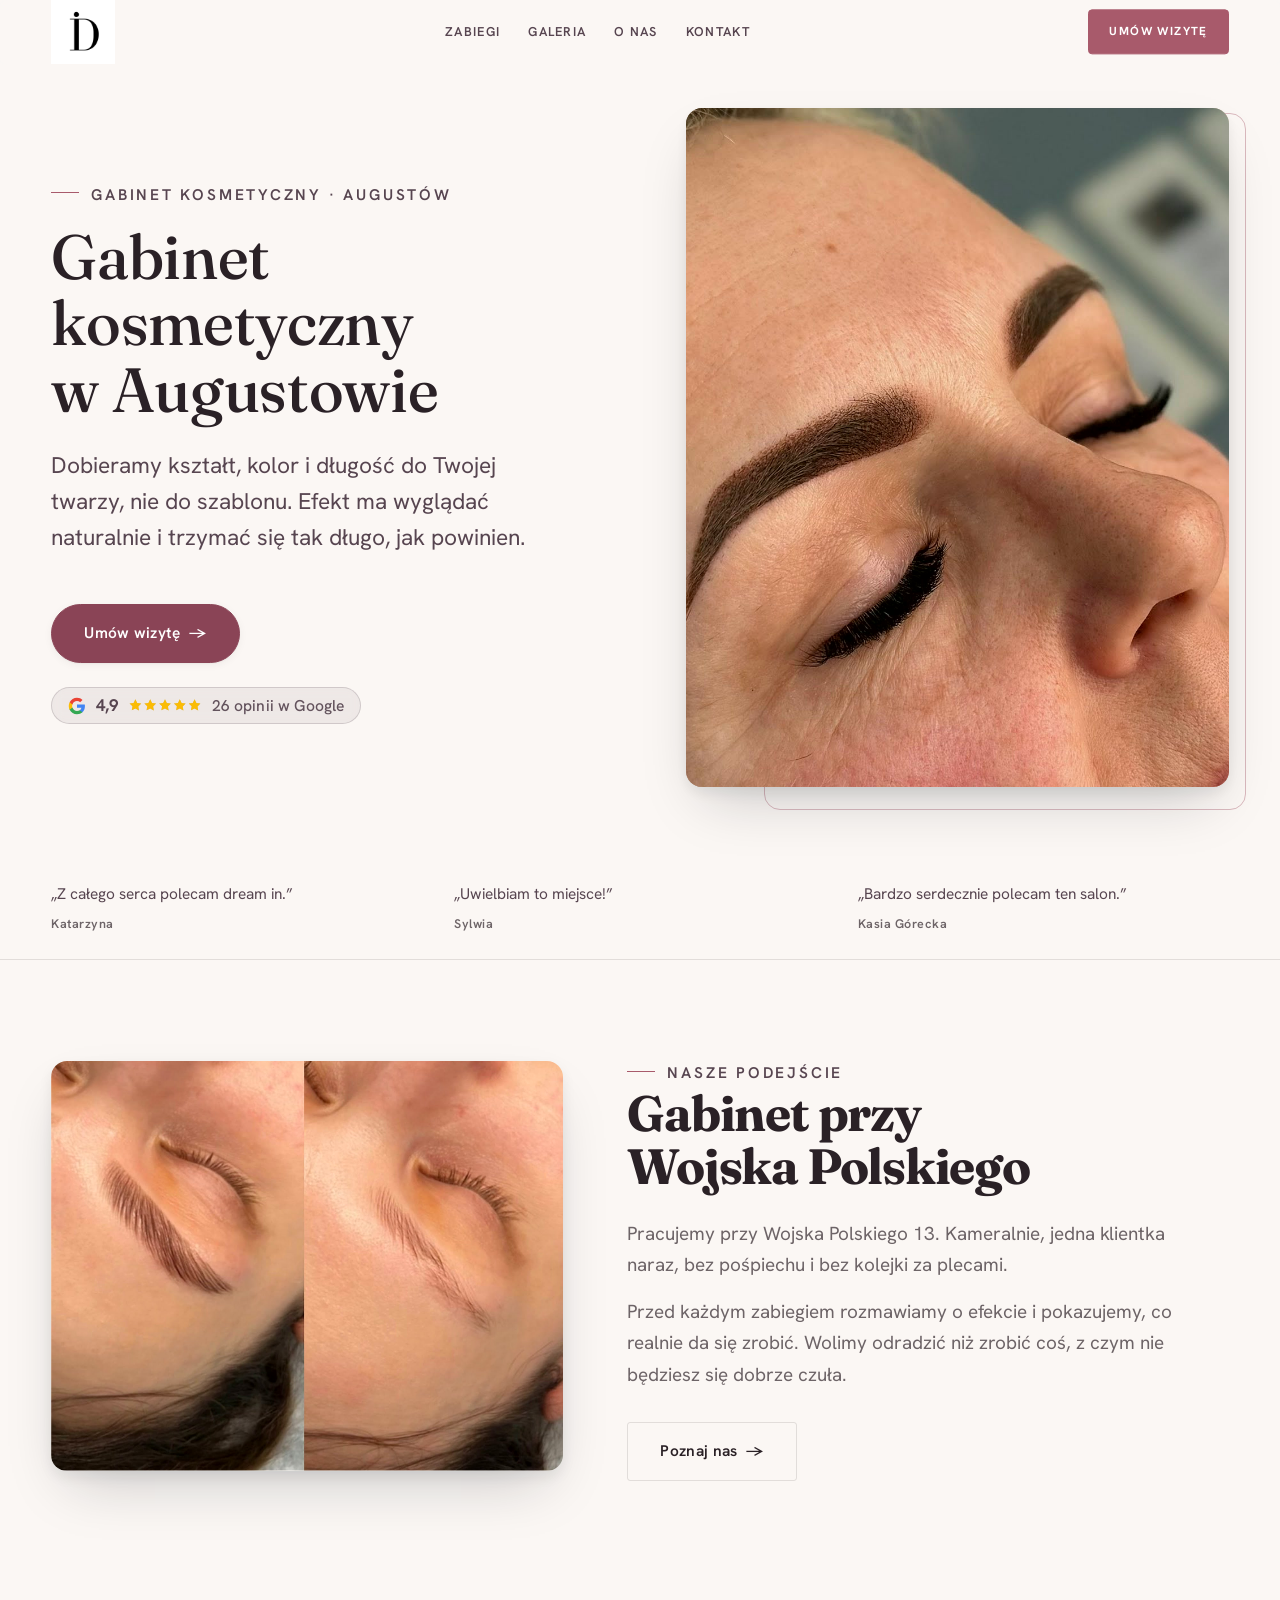
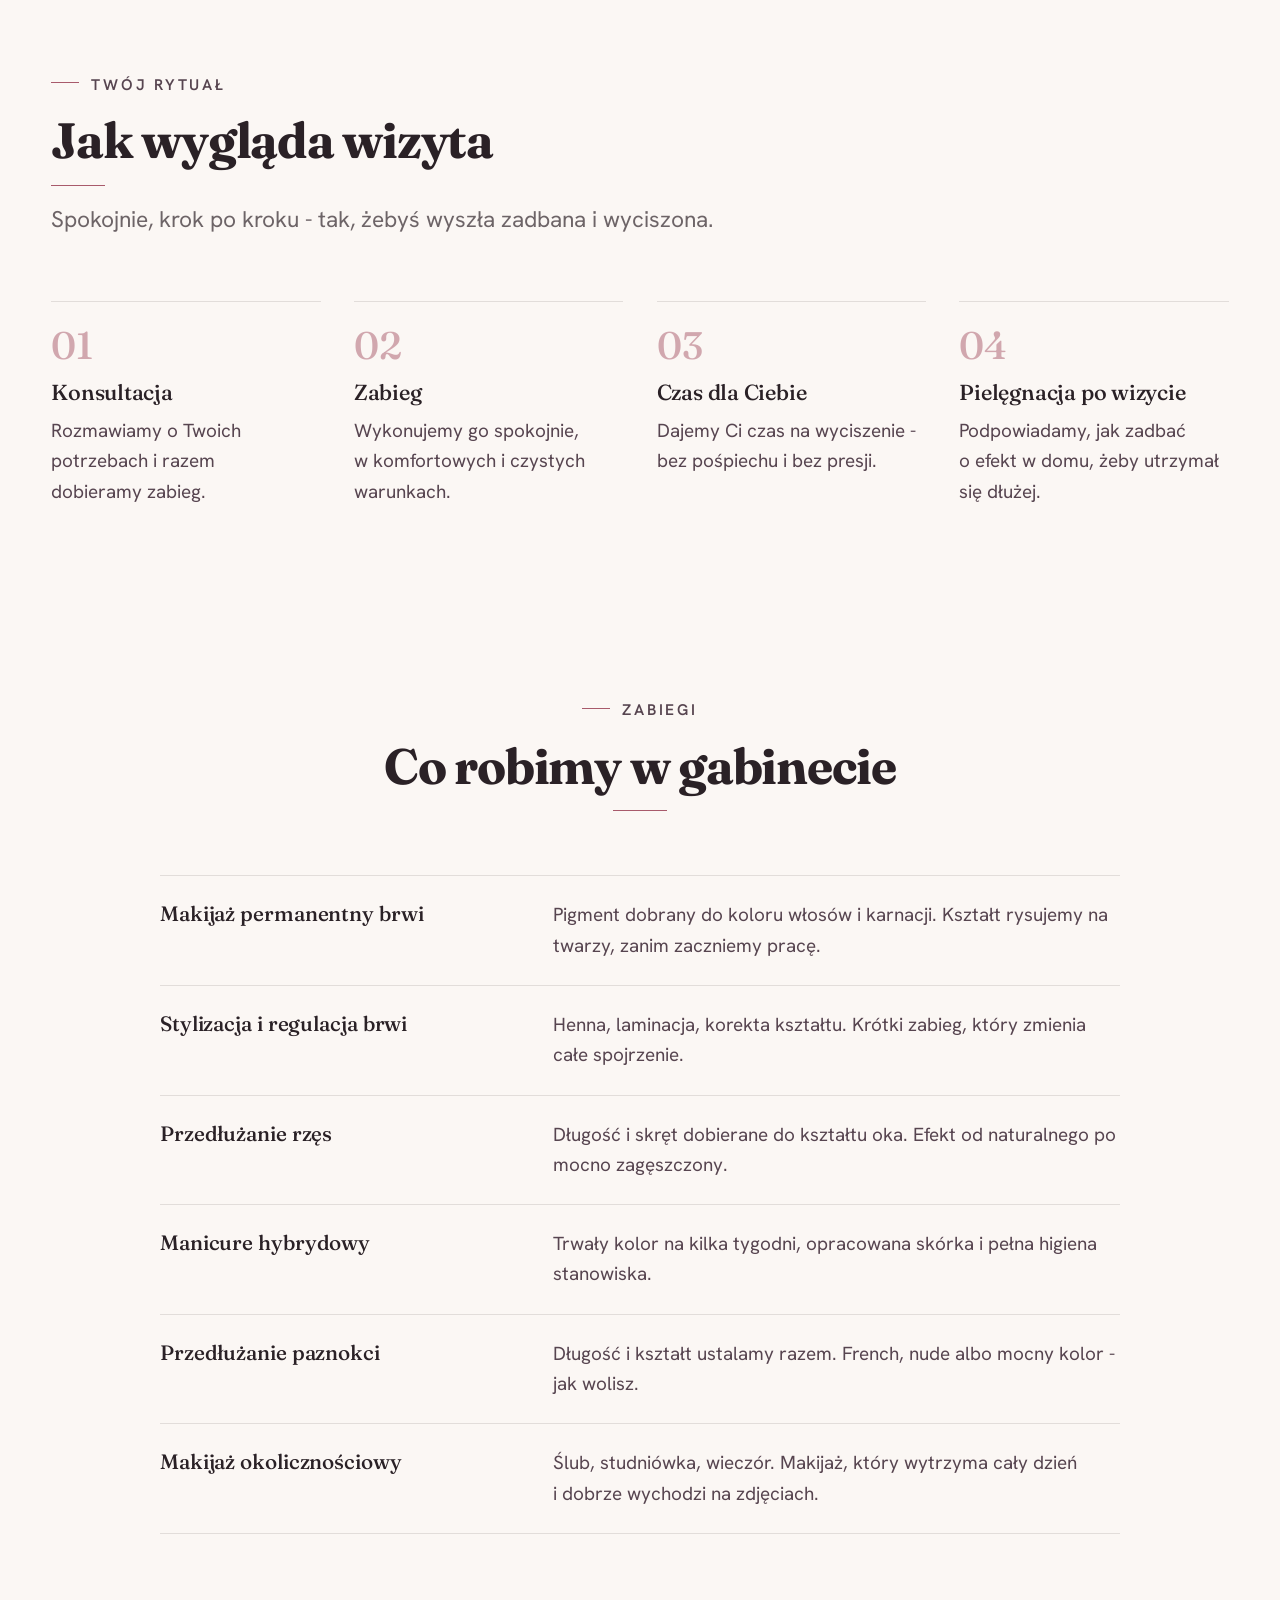
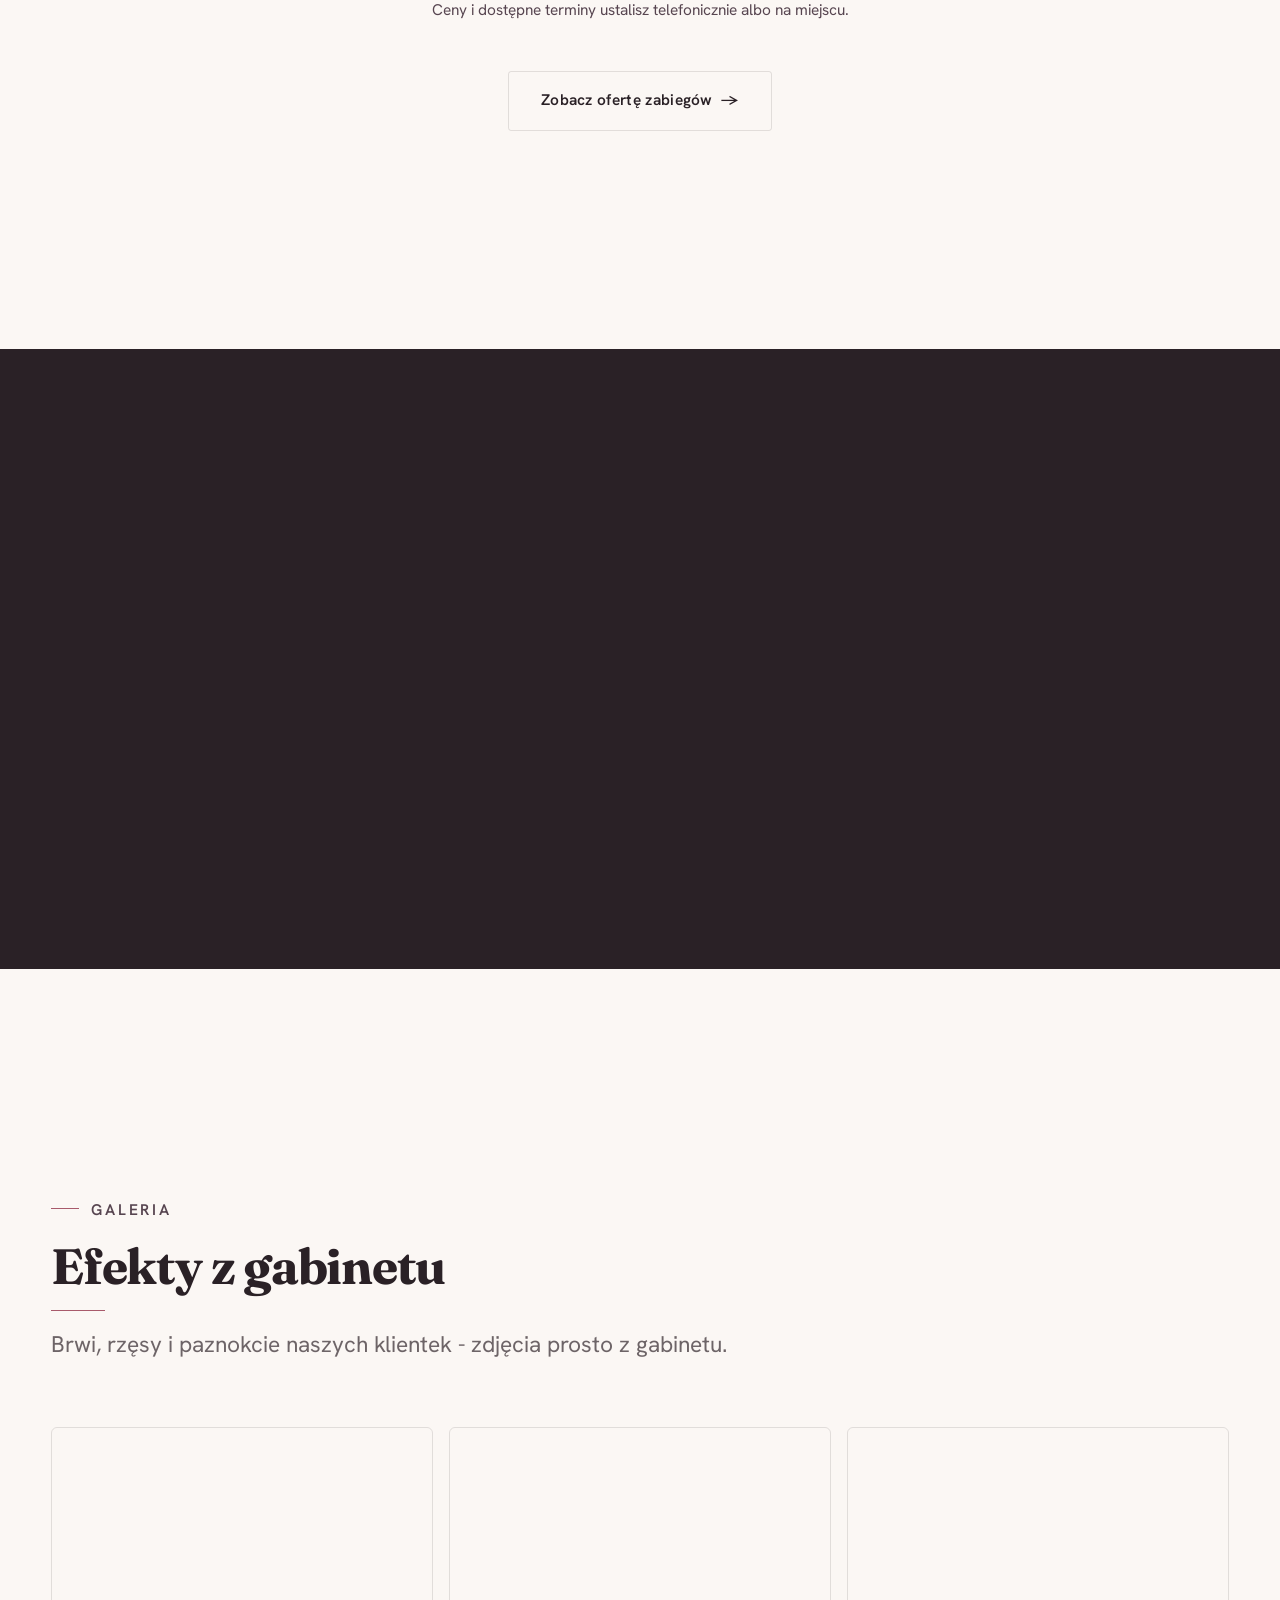
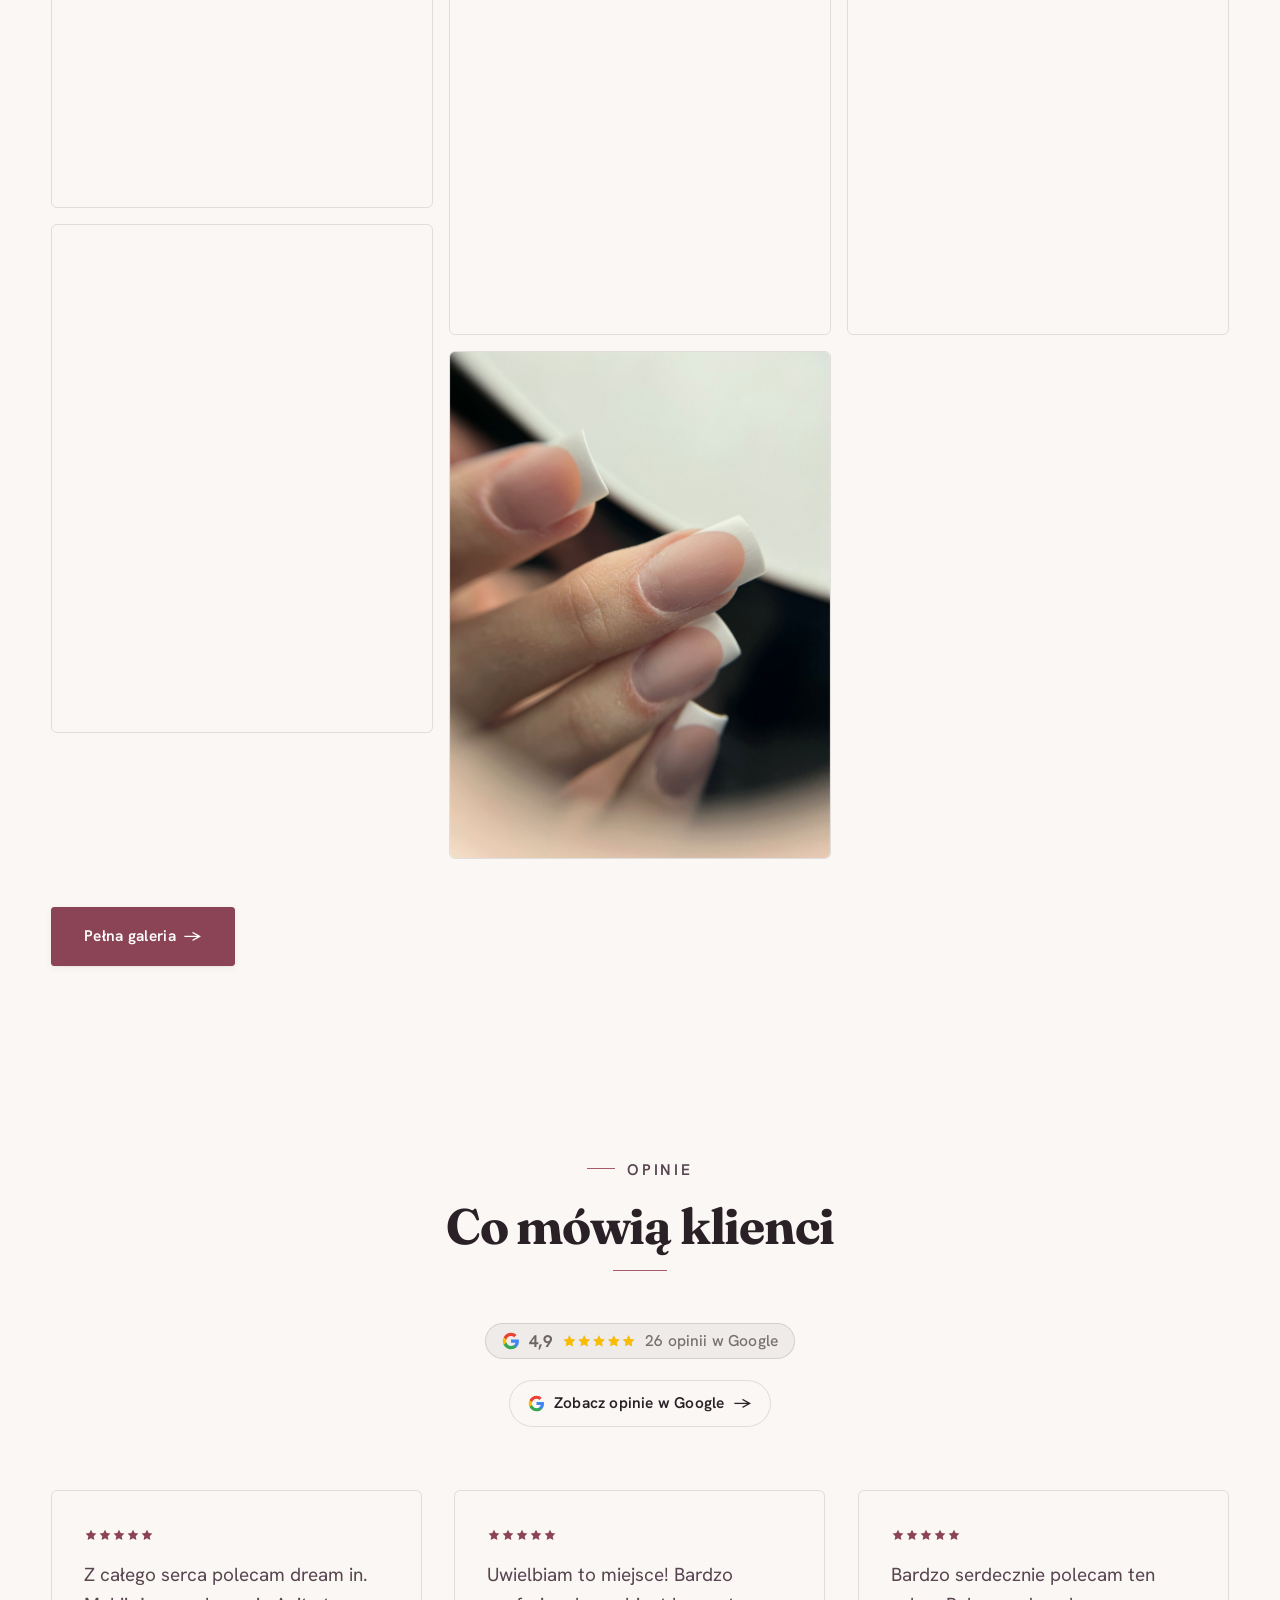
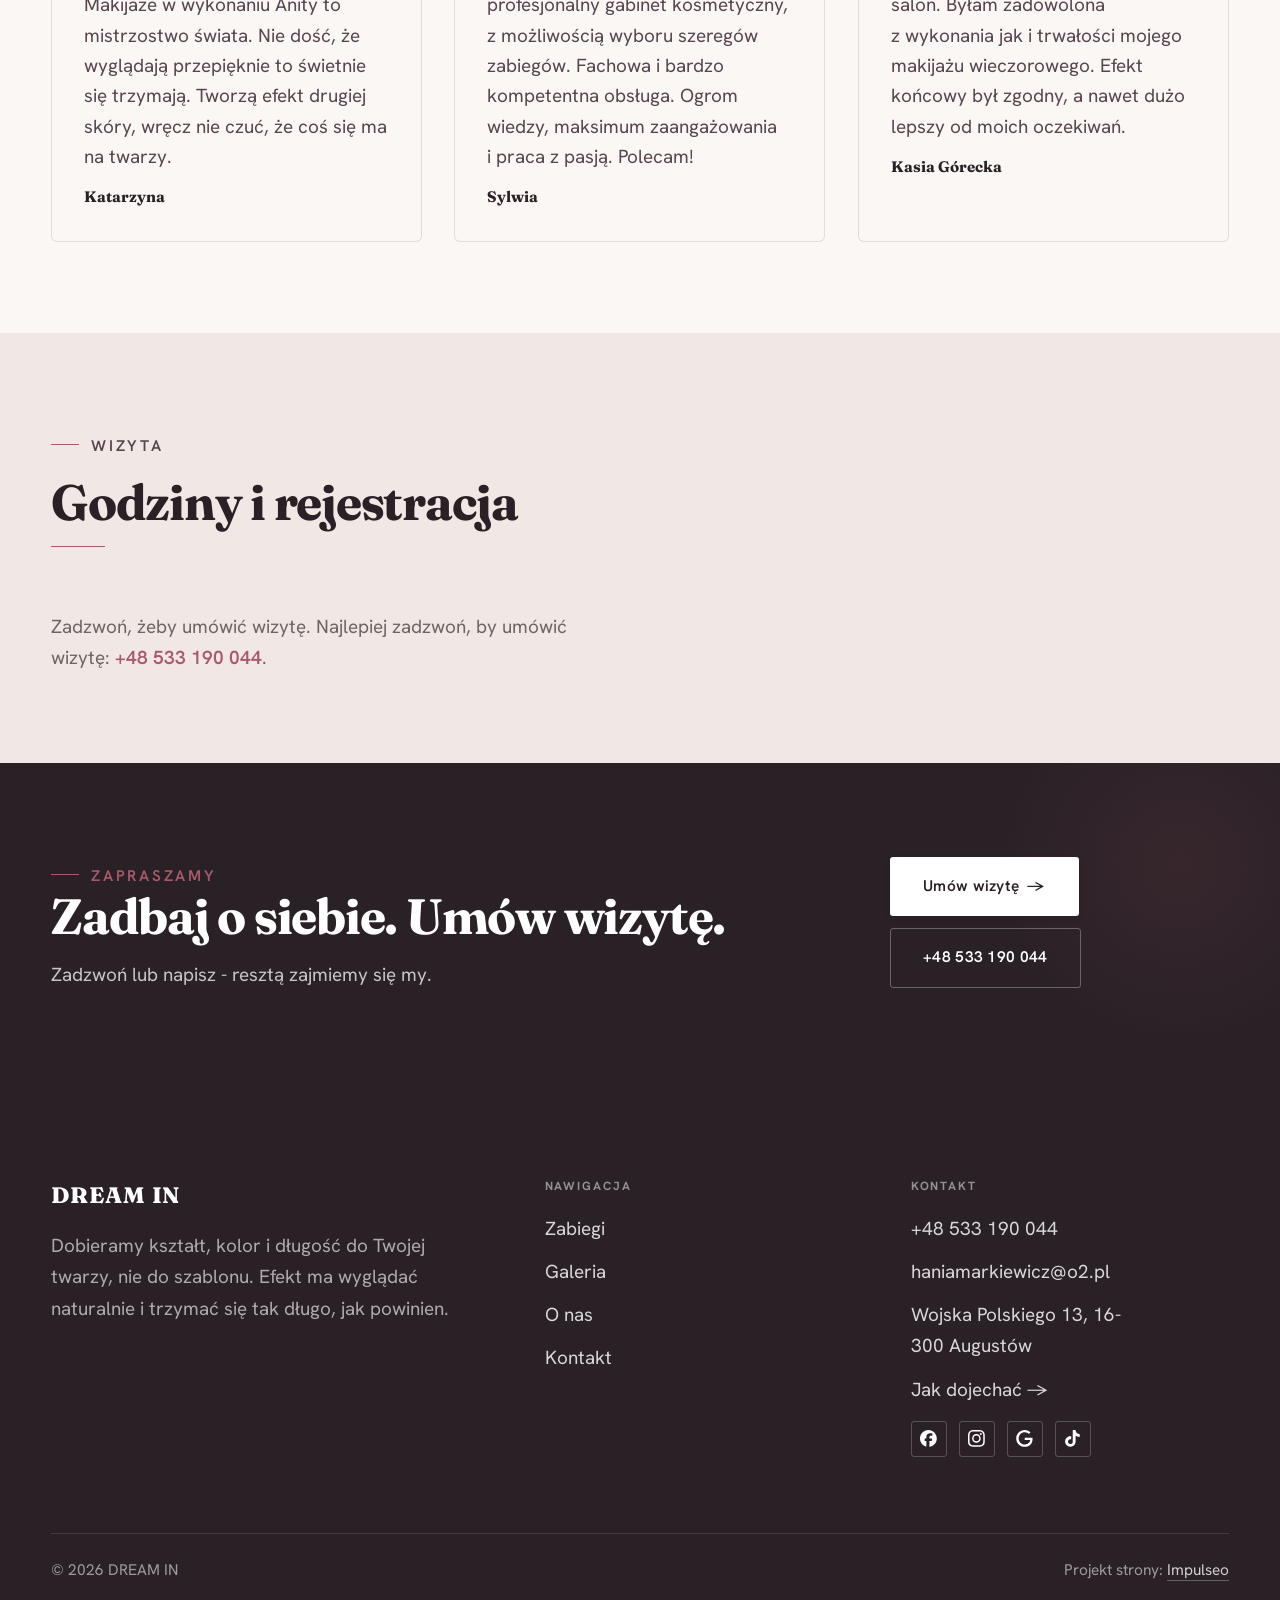
==== index.html @ a9b0caac "Strona demo: dream-in" ====
<!DOCTYPE html>
<html lang="pl">
<head>
<meta charset="UTF-8">
<meta name="viewport" content="width=device-width, initial-scale=1.0">
<title>DREAM IN - gabinet kosmetyczny · Augustów</title>
<meta name="description" content="DREAM IN - gabinet kosmetyczny w Augustowie. Makijaż permanentny brwi, stylizacja rzęs, paznokcie i makijaż okolicznościowy. Zadzwoń i umów termin.">
<link rel="canonical" href="https://kris20032.github.io/dream-in/">
<meta name="robots" content="noindex, nofollow">
<meta property="og:type" content="website">
<meta property="og:locale" content="pl_PL">
<meta property="og:site_name" content="DREAM IN">
<meta property="og:title" content="DREAM IN - gabinet kosmetyczny · Augustów">
<meta property="og:description" content="DREAM IN - gabinet kosmetyczny w Augustowie. Makijaż permanentny brwi, stylizacja rzęs, paznokcie i makijaż okolicznościowy. Zadzwoń i umów termin.">
<meta property="og:url" content="https://kris20032.github.io/dream-in/">
<meta property="og:image" content="https://kris20032.github.io/dream-in/img/og.jpg">
<meta property="og:image:width" content="1200">
<meta property="og:image:height" content="630">
<meta name="twitter:card" content="summary_large_image">
<script type="application/ld+json">{"@context": "https://schema.org", "@type": "LocalBusiness", "name": "DREAM IN", "url": "https://kris20032.github.io/dream-in/", "telephone": "+48533190044", "image": "https://kris20032.github.io/dream-in/img/og.jpg", "address": "Wojska Polskiego 13, 16-300 Augustów", "sameAs": ["https://maps.google.com/?cid=6505082979697153690&g_mp=Cidnb29nbGUubWFwcy5wbGFjZXMudjEuUGxhY2VzLlNlYXJjaFRleHQQAhgEIAA", "https://www.facebook.com/DreaminAugustow/?locale=pl_PL", "https://www.instagram.com/dreamin_augustow/?hl=pl", "https://www.tiktok.com/@dream.in.augustow"]}</script>
<link rel="preconnect" href="https://fonts.googleapis.com">
<link rel="preconnect" href="https://fonts.gstatic.com" crossorigin>
<link href="https://fonts.googleapis.com/css2?family=Fraunces:wght@500;600;700&family=Hanken+Grotesk:wght@400;500;600&display=swap" rel="stylesheet">
<link rel="stylesheet" href="assets/styles.css?v=e68b31e3">
</head>
<body>

<header class="nav">
  <div class="wrap nav-inner">
    <a class="brand brand-has-logo" href="index.html"><img class="brand-logo" src="img/logo.jpg" alt="DREAM IN" width="720" height="720" decoding="async"></a>
    <nav class="nav-links">
      <a href="oferta.html">Zabiegi</a>
      <a href="realizacje.html">Galeria</a>
      <a href="o-nas.html">O nas</a>
      <a href="kontakt.html">Kontakt</a>
      <a href="kontakt.html" class="btn btn-accent">Umów wizytę</a>
    </nav>
    <button class="nav-toggle" aria-label="Menu"><span></span><span></span><span></span></button>
  </div>
</header>

<main>
<section class="hero-spa">
  <div class="wrap">
    <div class="hs-copy reveal">
      <span class="eyebrow">Gabinet kosmetyczny · Augustów</span>
      <h1 class="hs-claim">Gabinet kosmetyczny w Augustowie</h1>
      <p class="hs-lead">Dobieramy kształt, kolor i długość do Twojej twarzy, nie do szablonu. Efekt ma wyglądać naturalnie i trzymać się tak długo, jak powinien.</p>
      <a href="kontakt.html" class="btn btn-accent hs-cta">Umów wizytę <span class="arr">→</span></a>
      <p class="hs-rating"><span class="g-badge"><svg class="gb-ico" viewBox="0 0 24 24" width="18" height="18" aria-hidden="true"><path fill="#4285F4" d="M22.56 12.25c0-.78-.07-1.53-.2-2.25H12v4.26h5.92c-.26 1.37-1.04 2.53-2.21 3.31v2.77h3.57c2.08-1.92 3.28-4.74 3.28-8.09z"/><path fill="#34A853" d="M12 23c2.97 0 5.46-.98 7.28-2.66l-3.57-2.77c-.98.66-2.23 1.06-3.71 1.06-2.86 0-5.29-1.93-6.16-4.53H2.18v2.84C3.99 20.53 7.7 23 12 23z"/><path fill="#FBBC05" d="M5.84 14.09c-.22-.66-.35-1.36-.35-2.09s.13-1.43.35-2.09V7.07H2.18C1.43 8.55 1 10.22 1 12s.43 3.45 1.18 4.93l2.85-2.22.81-.62z"/><path fill="#EA4335" d="M12 5.38c1.62 0 3.06.56 4.21 1.64l3.15-3.15C17.45 2.09 14.97 1 12 1 7.7 1 3.99 3.47 2.18 7.07l3.66 2.84c.87-2.6 3.3-4.53 6.16-4.53z"/></svg><b class="gb-ocena">4,9</b><svg class="gb-stars" viewBox="0 0 90 18" width="74" height="14.8" aria-hidden="true"><g fill="currentColor" opacity=".26"><path transform="translate(0,0)" d="M9 1.6l2.2 4.46 4.92.72-3.56 3.47.84 4.9L9 12.74l-4.4 2.31.84-4.9L1.88 6.68l4.92-.72L9 1.6Z"/><path transform="translate(18,0)" d="M9 1.6l2.2 4.46 4.92.72-3.56 3.47.84 4.9L9 12.74l-4.4 2.31.84-4.9L1.88 6.68l4.92-.72L9 1.6Z"/><path transform="translate(36,0)" d="M9 1.6l2.2 4.46 4.92.72-3.56 3.47.84 4.9L9 12.74l-4.4 2.31.84-4.9L1.88 6.68l4.92-.72L9 1.6Z"/><path transform="translate(54,0)" d="M9 1.6l2.2 4.46 4.92.72-3.56 3.47.84 4.9L9 12.74l-4.4 2.31.84-4.9L1.88 6.68l4.92-.72L9 1.6Z"/><path transform="translate(72,0)" d="M9 1.6l2.2 4.46 4.92.72-3.56 3.47.84 4.9L9 12.74l-4.4 2.31.84-4.9L1.88 6.68l4.92-.72L9 1.6Z"/></g><clipPath id="gs980"><rect x="0" y="0" width="88.2" height="18"/></clipPath><g fill="#FBBC04" clip-path="url(#gs980)"><path transform="translate(0,0)" d="M9 1.6l2.2 4.46 4.92.72-3.56 3.47.84 4.9L9 12.74l-4.4 2.31.84-4.9L1.88 6.68l4.92-.72L9 1.6Z"/><path transform="translate(18,0)" d="M9 1.6l2.2 4.46 4.92.72-3.56 3.47.84 4.9L9 12.74l-4.4 2.31.84-4.9L1.88 6.68l4.92-.72L9 1.6Z"/><path transform="translate(36,0)" d="M9 1.6l2.2 4.46 4.92.72-3.56 3.47.84 4.9L9 12.74l-4.4 2.31.84-4.9L1.88 6.68l4.92-.72L9 1.6Z"/><path transform="translate(54,0)" d="M9 1.6l2.2 4.46 4.92.72-3.56 3.47.84 4.9L9 12.74l-4.4 2.31.84-4.9L1.88 6.68l4.92-.72L9 1.6Z"/><path transform="translate(72,0)" d="M9 1.6l2.2 4.46 4.92.72-3.56 3.47.84 4.9L9 12.74l-4.4 2.31.84-4.9L1.88 6.68l4.92-.72L9 1.6Z"/></g></svg><span class="gb-txt">26 opinii w Google</span></span></p>
    </div>
    <figure class="hs-fig reveal"><img src="img/hero.jpg" fetchpriority="high" data-rotate="img/g1.jpg" alt="DREAM IN" width="1600" height="900"></figure>
  </div>
</section>
<section class="opinie-mini" aria-label="Opinie klientów">
  <div class="wrap">
    <div class="om-row">
      <div class="om-item reveal"><blockquote>„Z całego serca polecam dream in.”</blockquote><span class="om-autor">Katarzyna</span></div>
      <div class="om-item reveal"><blockquote>„Uwielbiam to miejsce!”</blockquote><span class="om-autor">Sylwia</span></div>
      <div class="om-item reveal"><blockquote>„Bardzo serdecznie polecam ten salon.”</blockquote><span class="om-autor">Kasia Górecka</span></div>
    </div>
  </div>
</section>
<section>
  <div class="wrap split">
    <div class="split-art reveal"><img src="img/g2.jpg" alt="DREAM IN" loading="lazy" width="1600" height="1600" decoding="async"></div>
    <div class="split-copy reveal">
      <span class="eyebrow">Nasze podejście</span>
      <h2>Gabinet przy Wojska Polskiego</h2>
      <p class="muted">Pracujemy przy Wojska Polskiego 13. Kameralnie, jedna klientka naraz, bez pośpiechu i bez kolejki za plecami.</p>
      <p class="muted">Przed każdym zabiegiem rozmawiamy o efekcie i pokazujemy, co realnie da się zrobić. Wolimy odradzić niż zrobić coś, z czym nie będziesz się dobrze czuła.</p>
      <a href="o-nas.html" class="btn btn-ghost">Poznaj nas <span class="arr">→</span></a>
    </div>
  </div>
</section>
<section class="rytual">
  <div class="wrap">
    <div class="head reveal">
      <span class="eyebrow">Twój rytuał</span>
      <h2>Jak wygląda wizyta</h2>
      <p>Spokojnie, krok po kroku - tak, żebyś wyszła zadbana i wyciszona.</p>
    </div>
    <div class="ryt-steps">
      <div class="ryt-step reveal"><span class="ryt-no">01</span><h3>Konsultacja</h3><p>Rozmawiamy o Twoich potrzebach i razem dobieramy zabieg.</p></div>
      <div class="ryt-step reveal"><span class="ryt-no">02</span><h3>Zabieg</h3><p>Wykonujemy go spokojnie, w komfortowych i czystych warunkach.</p></div>
      <div class="ryt-step reveal"><span class="ryt-no">03</span><h3>Czas dla Ciebie</h3><p>Dajemy Ci czas na wyciszenie - bez pośpiechu i bez presji.</p></div>
      <div class="ryt-step reveal"><span class="ryt-no">04</span><h3>Pielęgnacja po wizycie</h3><p>Podpowiadamy, jak zadbać o efekt w domu, żeby utrzymał się dłużej.</p></div>
    </div>
  </div>
</section>
<section class="menu-sec">
  <div class="wrap">
    <div class="head center reveal">
      <span class="eyebrow">Zabiegi</span>
      <h2>Co robimy w gabinecie</h2>
    </div>
    <div class="cennik">
      <div class="cennik-row reveal"><div class="cn-name"><h3>Makijaż permanentny brwi</h3></div><div class="cn-desc">Pigment dobrany do koloru włosów i karnacji. Kształt rysujemy na twarzy, zanim zaczniemy pracę.</div></div>
      <div class="cennik-row reveal"><div class="cn-name"><h3>Stylizacja i regulacja brwi</h3></div><div class="cn-desc">Henna, laminacja, korekta kształtu. Krótki zabieg, który zmienia całe spojrzenie.</div></div>
      <div class="cennik-row reveal"><div class="cn-name"><h3>Przedłużanie rzęs</h3></div><div class="cn-desc">Długość i skręt dobierane do kształtu oka. Efekt od naturalnego po mocno zagęszczony.</div></div>
      <div class="cennik-row reveal"><div class="cn-name"><h3>Manicure hybrydowy</h3></div><div class="cn-desc">Trwały kolor na kilka tygodni, opracowana skórka i pełna higiena stanowiska.</div></div>
      <div class="cennik-row reveal"><div class="cn-name"><h3>Przedłużanie paznokci</h3></div><div class="cn-desc">Długość i kształt ustalamy razem. French, nude albo mocny kolor - jak wolisz.</div></div>
      <div class="cennik-row reveal"><div class="cn-name"><h3>Makijaż okolicznościowy</h3></div><div class="cn-desc">Ślub, studniówka, wieczór. Makijaż, który wytrzyma cały dzień i dobrze wychodzi na zdjęciach.</div></div>
    </div>
    <p class="menu-note">Ceny i dostępne terminy ustalisz telefonicznie albo na miejscu.</p>
    <div style="text-align:center;margin-top:var(--space-7)" class="reveal"><a href="oferta.html" class="btn btn-ghost">Zobacz ofertę zabiegów <span class="arr">→</span></a></div>
  </div>
</section>
<section class="stopklatka" aria-hidden="true">
  <div class="stk-bg" style="background-image:url(img/g3.jpg)"></div>
</section>
<section>
  <div class="wrap">
    <div class="head reveal">
      <span class="eyebrow">Galeria</span>
      <h2>Efekty z gabinetu</h2>
      <p>Brwi, rzęsy i paznokcie naszych klientek - zdjęcia prosto z gabinetu.</p>
    </div>
    <div class="gallery-masonry">
      <figure class="m-tile reveal"><img src="img/g4.jpg" alt="DREAM IN" loading="lazy" width="1600" height="1600" decoding="async"></figure>
      <figure class="m-tile reveal"><img src="img/g5.jpg" alt="DREAM IN" loading="lazy" width="1600" height="2133" decoding="async"></figure>
      <figure class="m-tile reveal"><img src="img/g6.jpg" alt="DREAM IN" loading="lazy" width="1600" height="2133" decoding="async"></figure>
      <figure class="m-tile reveal"><img src="img/g7.jpg" alt="DREAM IN" loading="lazy" width="1600" height="2133" decoding="async"></figure>
      <figure class="m-tile reveal"><img src="img/g8.jpg" alt="DREAM IN" loading="lazy" width="1600" height="2133" decoding="async"></figure>
    </div>
    <div style="margin-top:var(--space-7)" class="reveal"><a href="realizacje.html" class="btn btn-accent">Pełna galeria <span class="arr">→</span></a></div>
  </div>
</section>
<section class="opinie">
  <div class="wrap">
    <div class="head center reveal">
      <span class="eyebrow">Opinie</span>
      <h2>Co mówią klienci</h2>
    </div>
    <p class="op-meta reveal"><span class="g-badge"><svg class="gb-ico" viewBox="0 0 24 24" width="18" height="18" aria-hidden="true"><path fill="#4285F4" d="M22.56 12.25c0-.78-.07-1.53-.2-2.25H12v4.26h5.92c-.26 1.37-1.04 2.53-2.21 3.31v2.77h3.57c2.08-1.92 3.28-4.74 3.28-8.09z"/><path fill="#34A853" d="M12 23c2.97 0 5.46-.98 7.28-2.66l-3.57-2.77c-.98.66-2.23 1.06-3.71 1.06-2.86 0-5.29-1.93-6.16-4.53H2.18v2.84C3.99 20.53 7.7 23 12 23z"/><path fill="#FBBC05" d="M5.84 14.09c-.22-.66-.35-1.36-.35-2.09s.13-1.43.35-2.09V7.07H2.18C1.43 8.55 1 10.22 1 12s.43 3.45 1.18 4.93l2.85-2.22.81-.62z"/><path fill="#EA4335" d="M12 5.38c1.62 0 3.06.56 4.21 1.64l3.15-3.15C17.45 2.09 14.97 1 12 1 7.7 1 3.99 3.47 2.18 7.07l3.66 2.84c.87-2.6 3.3-4.53 6.16-4.53z"/></svg><b class="gb-ocena">4,9</b><svg class="gb-stars" viewBox="0 0 90 18" width="74" height="14.8" aria-hidden="true"><g fill="currentColor" opacity=".26"><path transform="translate(0,0)" d="M9 1.6l2.2 4.46 4.92.72-3.56 3.47.84 4.9L9 12.74l-4.4 2.31.84-4.9L1.88 6.68l4.92-.72L9 1.6Z"/><path transform="translate(18,0)" d="M9 1.6l2.2 4.46 4.92.72-3.56 3.47.84 4.9L9 12.74l-4.4 2.31.84-4.9L1.88 6.68l4.92-.72L9 1.6Z"/><path transform="translate(36,0)" d="M9 1.6l2.2 4.46 4.92.72-3.56 3.47.84 4.9L9 12.74l-4.4 2.31.84-4.9L1.88 6.68l4.92-.72L9 1.6Z"/><path transform="translate(54,0)" d="M9 1.6l2.2 4.46 4.92.72-3.56 3.47.84 4.9L9 12.74l-4.4 2.31.84-4.9L1.88 6.68l4.92-.72L9 1.6Z"/><path transform="translate(72,0)" d="M9 1.6l2.2 4.46 4.92.72-3.56 3.47.84 4.9L9 12.74l-4.4 2.31.84-4.9L1.88 6.68l4.92-.72L9 1.6Z"/></g><clipPath id="gs980"><rect x="0" y="0" width="88.2" height="18"/></clipPath><g fill="#FBBC04" clip-path="url(#gs980)"><path transform="translate(0,0)" d="M9 1.6l2.2 4.46 4.92.72-3.56 3.47.84 4.9L9 12.74l-4.4 2.31.84-4.9L1.88 6.68l4.92-.72L9 1.6Z"/><path transform="translate(18,0)" d="M9 1.6l2.2 4.46 4.92.72-3.56 3.47.84 4.9L9 12.74l-4.4 2.31.84-4.9L1.88 6.68l4.92-.72L9 1.6Z"/><path transform="translate(36,0)" d="M9 1.6l2.2 4.46 4.92.72-3.56 3.47.84 4.9L9 12.74l-4.4 2.31.84-4.9L1.88 6.68l4.92-.72L9 1.6Z"/><path transform="translate(54,0)" d="M9 1.6l2.2 4.46 4.92.72-3.56 3.47.84 4.9L9 12.74l-4.4 2.31.84-4.9L1.88 6.68l4.92-.72L9 1.6Z"/><path transform="translate(72,0)" d="M9 1.6l2.2 4.46 4.92.72-3.56 3.47.84 4.9L9 12.74l-4.4 2.31.84-4.9L1.88 6.68l4.92-.72L9 1.6Z"/></g></svg><span class="gb-txt">26 opinii w Google</span></span></p>
    <p class="op-meta reveal"><a class="op-google" href="https://maps.google.com/?cid=6505082979697153690&amp;g_mp=Cidnb29nbGUubWFwcy5wbGFjZXMudjEuUGxhY2VzLlNlYXJjaFRleHQQAhgEIAA" target="_blank" rel="noopener"><svg class="op-g-ico" viewBox="0 0 24 24" width="17" height="17" aria-hidden="true"><path fill="#4285F4" d="M22.56 12.25c0-.78-.07-1.53-.2-2.25H12v4.26h5.92c-.26 1.37-1.04 2.53-2.21 3.31v2.77h3.57c2.08-1.92 3.28-4.74 3.28-8.09z"/><path fill="#34A853" d="M12 23c2.97 0 5.46-.98 7.28-2.66l-3.57-2.77c-.98.66-2.23 1.06-3.71 1.06-2.86 0-5.29-1.93-6.16-4.53H2.18v2.84C3.99 20.53 7.7 23 12 23z"/><path fill="#FBBC05" d="M5.84 14.09c-.22-.66-.35-1.36-.35-2.09s.13-1.43.35-2.09V7.07H2.18C1.43 8.55 1 10.22 1 12s.43 3.45 1.18 4.93l2.85-2.22.81-.62z"/><path fill="#EA4335" d="M12 5.38c1.62 0 3.06.56 4.21 1.64l3.15-3.15C17.45 2.09 14.97 1 12 1 7.7 1 3.99 3.47 2.18 7.07l3.66 2.84c.87-2.6 3.3-4.53 6.16-4.53z"/></svg><span>Zobacz opinie w Google</span><span class="arr">→</span></a></p>
    <div class="opinie-grid">
      <figure class="op-card reveal"><span class="op-star"><svg class="ico-star" width="14" height="14" viewBox="0 0 24 24" style="vertical-align:-2px" aria-hidden="true"><path d="M12 2.8l2.85 5.8 6.4.93-4.63 4.5 1.1 6.37L12 17.4l-5.72 3 1.1-6.37-4.63-4.5 6.4-.93L12 2.8Z" fill="currentColor"/></svg><svg class="ico-star" width="14" height="14" viewBox="0 0 24 24" style="vertical-align:-2px" aria-hidden="true"><path d="M12 2.8l2.85 5.8 6.4.93-4.63 4.5 1.1 6.37L12 17.4l-5.72 3 1.1-6.37-4.63-4.5 6.4-.93L12 2.8Z" fill="currentColor"/></svg><svg class="ico-star" width="14" height="14" viewBox="0 0 24 24" style="vertical-align:-2px" aria-hidden="true"><path d="M12 2.8l2.85 5.8 6.4.93-4.63 4.5 1.1 6.37L12 17.4l-5.72 3 1.1-6.37-4.63-4.5 6.4-.93L12 2.8Z" fill="currentColor"/></svg><svg class="ico-star" width="14" height="14" viewBox="0 0 24 24" style="vertical-align:-2px" aria-hidden="true"><path d="M12 2.8l2.85 5.8 6.4.93-4.63 4.5 1.1 6.37L12 17.4l-5.72 3 1.1-6.37-4.63-4.5 6.4-.93L12 2.8Z" fill="currentColor"/></svg><svg class="ico-star" width="14" height="14" viewBox="0 0 24 24" style="vertical-align:-2px" aria-hidden="true"><path d="M12 2.8l2.85 5.8 6.4.93-4.63 4.5 1.1 6.37L12 17.4l-5.72 3 1.1-6.37-4.63-4.5 6.4-.93L12 2.8Z" fill="currentColor"/></svg></span><blockquote>Z całego serca polecam dream in. Makijaże w wykonaniu Anity to mistrzostwo świata. Nie dość, że wyglądają przepięknie to świetnie się trzymają. Tworzą efekt drugiej skóry, wręcz nie czuć, że coś się ma na twarzy.</blockquote><span class="op-autor">Katarzyna</span></figure>
      <figure class="op-card reveal"><span class="op-star"><svg class="ico-star" width="14" height="14" viewBox="0 0 24 24" style="vertical-align:-2px" aria-hidden="true"><path d="M12 2.8l2.85 5.8 6.4.93-4.63 4.5 1.1 6.37L12 17.4l-5.72 3 1.1-6.37-4.63-4.5 6.4-.93L12 2.8Z" fill="currentColor"/></svg><svg class="ico-star" width="14" height="14" viewBox="0 0 24 24" style="vertical-align:-2px" aria-hidden="true"><path d="M12 2.8l2.85 5.8 6.4.93-4.63 4.5 1.1 6.37L12 17.4l-5.72 3 1.1-6.37-4.63-4.5 6.4-.93L12 2.8Z" fill="currentColor"/></svg><svg class="ico-star" width="14" height="14" viewBox="0 0 24 24" style="vertical-align:-2px" aria-hidden="true"><path d="M12 2.8l2.85 5.8 6.4.93-4.63 4.5 1.1 6.37L12 17.4l-5.72 3 1.1-6.37-4.63-4.5 6.4-.93L12 2.8Z" fill="currentColor"/></svg><svg class="ico-star" width="14" height="14" viewBox="0 0 24 24" style="vertical-align:-2px" aria-hidden="true"><path d="M12 2.8l2.85 5.8 6.4.93-4.63 4.5 1.1 6.37L12 17.4l-5.72 3 1.1-6.37-4.63-4.5 6.4-.93L12 2.8Z" fill="currentColor"/></svg><svg class="ico-star" width="14" height="14" viewBox="0 0 24 24" style="vertical-align:-2px" aria-hidden="true"><path d="M12 2.8l2.85 5.8 6.4.93-4.63 4.5 1.1 6.37L12 17.4l-5.72 3 1.1-6.37-4.63-4.5 6.4-.93L12 2.8Z" fill="currentColor"/></svg></span><blockquote>Uwielbiam to miejsce! Bardzo profesjonalny gabinet kosmetyczny, z możliwością wyboru szeregów zabiegów. Fachowa i bardzo kompetentna obsługa. Ogrom wiedzy, maksimum zaangażowania i praca z pasją. Polecam!</blockquote><span class="op-autor">Sylwia</span></figure>
      <figure class="op-card reveal"><span class="op-star"><svg class="ico-star" width="14" height="14" viewBox="0 0 24 24" style="vertical-align:-2px" aria-hidden="true"><path d="M12 2.8l2.85 5.8 6.4.93-4.63 4.5 1.1 6.37L12 17.4l-5.72 3 1.1-6.37-4.63-4.5 6.4-.93L12 2.8Z" fill="currentColor"/></svg><svg class="ico-star" width="14" height="14" viewBox="0 0 24 24" style="vertical-align:-2px" aria-hidden="true"><path d="M12 2.8l2.85 5.8 6.4.93-4.63 4.5 1.1 6.37L12 17.4l-5.72 3 1.1-6.37-4.63-4.5 6.4-.93L12 2.8Z" fill="currentColor"/></svg><svg class="ico-star" width="14" height="14" viewBox="0 0 24 24" style="vertical-align:-2px" aria-hidden="true"><path d="M12 2.8l2.85 5.8 6.4.93-4.63 4.5 1.1 6.37L12 17.4l-5.72 3 1.1-6.37-4.63-4.5 6.4-.93L12 2.8Z" fill="currentColor"/></svg><svg class="ico-star" width="14" height="14" viewBox="0 0 24 24" style="vertical-align:-2px" aria-hidden="true"><path d="M12 2.8l2.85 5.8 6.4.93-4.63 4.5 1.1 6.37L12 17.4l-5.72 3 1.1-6.37-4.63-4.5 6.4-.93L12 2.8Z" fill="currentColor"/></svg><svg class="ico-star" width="14" height="14" viewBox="0 0 24 24" style="vertical-align:-2px" aria-hidden="true"><path d="M12 2.8l2.85 5.8 6.4.93-4.63 4.5 1.1 6.37L12 17.4l-5.72 3 1.1-6.37-4.63-4.5 6.4-.93L12 2.8Z" fill="currentColor"/></svg></span><blockquote>Bardzo serdecznie polecam ten salon. Byłam zadowolona z wykonania jak i trwałości mojego makijażu wieczorowego. Efekt końcowy był zgodny, a nawet dużo lepszy od moich oczekiwań.</blockquote><span class="op-autor">Kasia Górecka</span></figure>
    </div>
  </div>
</section>
<section class="trust">
  <div class="wrap">
    <div class="head reveal">
      <span class="eyebrow">Wizyta</span>
      <h2>Godziny i rejestracja</h2>
    </div>
    <p class="reveal" style="color:var(--muted);max-width:48ch">Zadzwoń, żeby umówić wizytę. Najlepiej zadzwoń, by umówić wizytę: <a href="tel:+48533190044" style="color:var(--accent);font-weight:600">+48 533 190 044</a>.</p>
  </div>
</section>
<section class="cta">
  <div class="wrap">
    <div class="reveal">
      <span class="eyebrow">Zapraszamy</span>
      <h2>Zadbaj o siebie. Umów wizytę.</h2>
      <p>Zadzwoń lub napisz - resztą zajmiemy się my.</p>
    </div>
    <div class="cta-actions reveal">
      <a href="kontakt.html" class="btn btn-light">Umów wizytę <span class="arr">→</span></a>
      <a href="tel:+48533190044" class="btn btn-ghost btn-ghost-cta">+48 533 190 044</a>
    </div>
  </div>
</section>
</main>

<footer>
  <div class="wrap">
    <div class="foot-grid">
      <div class="foot-brand">
        <div class="name">DREAM IN</div>
        <p>Dobieramy kształt, kolor i długość do Twojej twarzy, nie do szablonu. Efekt ma wyglądać naturalnie i trzymać się tak długo, jak powinien.</p>
      </div>
      <div class="foot-col">
        <h4>Nawigacja</h4>
        <a href="oferta.html">Zabiegi</a>
        <a href="realizacje.html">Galeria</a>
        <a href="o-nas.html">O nas</a>
        <a href="kontakt.html">Kontakt</a>
      </div>
      <div class="foot-col">
        <h4>Kontakt</h4>
        <a href="tel:+48533190044">+48 533 190 044</a>
        <a href="mailto:haniamarkiewicz@o2.pl">haniamarkiewicz@o2.pl</a>
        <p>Wojska Polskiego 13, 16-300 Augustów</p>
        <a href="https://maps.google.com/?cid=6505082979697153690&g_mp=Cidnb29nbGUubWFwcy5wbGFjZXMudjEuUGxhY2VzLlNlYXJjaFRleHQQAhgEIAA" target="_blank" rel="noopener">Jak dojechać →</a>
      <div class="foot-soc">
        <a class="soc" href="https://www.facebook.com/DreaminAugustow/?locale=pl_PL" target="_blank" rel="noopener" aria-label="Facebook - DREAM IN"><svg viewBox="0 0 24 24" aria-hidden="true" focusable="false"><path d="M9.101 23.691v-7.98H6.627v-3.667h2.474v-1.58c0-4.085 1.848-5.978 5.858-5.978.401 0 .955.042 1.468.103a8.68 8.68 0 0 1 1.141.195v3.325a8.623 8.623 0 0 0-.653-.036 26.805 26.805 0 0 0-.733-.009c-.707 0-1.259.096-1.675.309a1.686 1.686 0 0 0-.679.622c-.258.42-.374.995-.374 1.752v1.297h3.919l-.386 2.103-.287 1.564h-3.246v8.245C19.396 23.238 24 18.179 24 12.044c0-6.627-5.373-12-12-12s-12 5.373-12 12c0 5.628 3.874 10.35 9.101 11.647Z" fill="currentColor"/></svg></a>
        <a class="soc" href="https://www.instagram.com/dreamin_augustow/?hl=pl" target="_blank" rel="noopener" aria-label="Instagram - DREAM IN"><svg viewBox="0 0 24 24" aria-hidden="true" focusable="false"><path d="M7.0301.084c-1.2768.0602-2.1487.264-2.911.5634-.7888.3075-1.4575.72-2.1228 1.3877-.6652.6677-1.075 1.3368-1.3802 2.127-.2954.7638-.4956 1.6365-.552 2.914-.0564 1.2775-.0689 1.6882-.0626 4.947.0062 3.2586.0206 3.6671.0825 4.9473.061 1.2765.264 2.1482.5635 2.9107.308.7889.72 1.4573 1.388 2.1228.6679.6655 1.3365 1.0743 2.1285 1.38.7632.295 1.6361.4961 2.9134.552 1.2773.056 1.6884.069 4.9462.0627 3.2578-.0062 3.668-.0207 4.9478-.0814 1.28-.0607 2.147-.2652 2.9098-.5633.7889-.3086 1.4578-.72 2.1228-1.3881.665-.6682 1.0745-1.3378 1.3795-2.1284.2957-.7632.4966-1.636.552-2.9124.056-1.2809.0692-1.6898.063-4.948-.0063-3.2583-.021-3.6668-.0817-4.9465-.0607-1.2797-.264-2.1487-.5633-2.9117-.3084-.7889-.72-1.4568-1.3876-2.1228C21.2982 1.33 20.628.9208 19.8378.6165 19.074.321 18.2017.1197 16.9244.0645 15.6471.0093 15.236-.005 11.977.0014 8.718.0076 8.31.0215 7.0301.0839m.1402 21.6932c-1.17-.0509-1.8053-.2453-2.2287-.408-.5606-.216-.96-.4771-1.3819-.895-.422-.4178-.6811-.8186-.9-1.378-.1644-.4234-.3624-1.058-.4171-2.228-.0595-1.2645-.072-1.6442-.079-4.848-.007-3.2037.0053-3.583.0607-4.848.05-1.169.2456-1.805.408-2.2282.216-.5613.4762-.96.895-1.3816.4188-.4217.8184-.6814 1.3783-.9003.423-.1651 1.0575-.3614 2.227-.4171 1.2655-.06 1.6447-.072 4.848-.079 3.2033-.007 3.5835.005 4.8495.0608 1.169.0508 1.8053.2445 2.228.408.5608.216.96.4754 1.3816.895.4217.4194.6816.8176.9005 1.3787.1653.4217.3617 1.056.4169 2.2263.0602 1.2655.0739 1.645.0796 4.848.0058 3.203-.0055 3.5834-.061 4.848-.051 1.17-.245 1.8055-.408 2.2294-.216.5604-.4763.96-.8954 1.3814-.419.4215-.8181.6811-1.3783.9-.4224.1649-1.0577.3617-2.2262.4174-1.2656.0595-1.6448.072-4.8493.079-3.2045.007-3.5825-.006-4.848-.0608M16.953 5.5864A1.44 1.44 0 1 0 18.39 4.144a1.44 1.44 0 0 0-1.437 1.4424M5.8385 12.012c.0067 3.4032 2.7706 6.1557 6.173 6.1493 3.4026-.0065 6.157-2.7701 6.1506-6.1733-.0065-3.4032-2.771-6.1565-6.174-6.1498-3.403.0067-6.156 2.771-6.1496 6.1738M8 12.0077a4 4 0 1 1 4.008 3.9921A3.9996 3.9996 0 0 1 8 12.0077" fill="currentColor"/></svg></a>
        <a class="soc" href="https://maps.google.com/?cid=6505082979697153690&g_mp=Cidnb29nbGUubWFwcy5wbGFjZXMudjEuUGxhY2VzLlNlYXJjaFRleHQQAhgEIAA" target="_blank" rel="noopener" aria-label="Google - DREAM IN"><svg viewBox="0 0 24 24" aria-hidden="true" focusable="false"><path d="M12.48 10.92v3.28h7.84c-.24 1.84-.853 3.187-1.787 4.133-1.147 1.147-2.933 2.4-6.053 2.4-4.827 0-8.6-3.893-8.6-8.72s3.773-8.72 8.6-8.72c2.6 0 4.507 1.027 5.907 2.347l2.307-2.307C18.747 1.44 16.133 0 12.48 0 5.867 0 .307 5.387.307 12s5.56 12 12.173 12c3.573 0 6.267-1.173 8.373-3.36 2.16-2.16 2.84-5.213 2.84-7.667 0-.76-.053-1.467-.173-2.053H12.48z" fill="currentColor"/></svg></a>
        <a class="soc" href="https://www.tiktok.com/@dream.in.augustow" target="_blank" rel="noopener" aria-label="TikTok - DREAM IN"><svg viewBox="0 0 24 24" aria-hidden="true" focusable="false"><path d="M12.525.02c1.31-.02 2.61-.01 3.91-.02.08 1.53.63 3.09 1.75 4.17 1.12 1.11 2.7 1.62 4.24 1.79v4.03c-1.44-.05-2.89-.35-4.2-.97-.57-.26-1.1-.59-1.62-.93-.01 2.92.01 5.84-.02 8.75-.08 1.4-.54 2.79-1.35 3.94-1.31 1.92-3.58 3.17-5.91 3.21-1.43.08-2.86-.31-4.08-1.03-2.02-1.19-3.44-3.37-3.65-5.71-.02-.5-.03-1-.01-1.49.18-1.9 1.12-3.72 2.58-4.96 1.66-1.44 3.98-2.13 6.15-1.72.02 1.48-.04 2.96-.04 4.44-.99-.32-2.15-.23-3.02.37-.63.41-1.11 1.04-1.36 1.75-.21.51-.15 1.07-.14 1.61.24 1.64 1.82 3.02 3.5 2.87 1.12-.01 2.19-.66 2.77-1.61.19-.33.4-.67.41-1.06.1-1.79.06-3.57.07-5.36.01-4.03-.01-8.05.02-12.07z" fill="currentColor"/></svg></a>
      </div>
      </div>
    </div>
    <div class="foot-bot">
      <span>© 2026 DREAM IN</span>
      <span>Projekt strony: <a class="foot-credit" href="https://impulseo.pl" target="_blank" rel="noopener">Impulseo</a></span>
    </div>
  </div>
</footer>
<div class="sticky-reserve"><a class="sr-book" href="kontakt.html">Umów wizytę</a><a class="sr-call" href="tel:+48533190044" aria-label="Zadzwoń"><svg class="ico-tel" width="16" height="16" viewBox="0 0 24 24" fill="none" aria-hidden="true"><path d="M6.6 10.8a15.5 15.5 0 0 0 6.6 6.6l2.2-2.2a1 1 0 0 1 1-.24 11.4 11.4 0 0 0 3.6.58 1 1 0 0 1 1 1V20a1 1 0 0 1-1 1A17 17 0 0 1 3 4a1 1 0 0 1 1-1h3.5a1 1 0 0 1 1 1c0 1.25.2 2.46.58 3.6a1 1 0 0 1-.25 1l-2.23 2.2Z" fill="currentColor"/></svg></a></div>
<div class="demo-wazne" data-do="2026-09-01" data-cykl="3" hidden><svg class="dw-ico" width="13" height="13" viewBox="0 0 24 24" fill="none" aria-hidden="true"><circle cx="12" cy="12" r="8.6" stroke="currentColor" stroke-width="1.8"/><path d="M12 7.2V12l3.3 2" stroke="currentColor" stroke-width="1.8" stroke-linecap="round"/></svg><span class="dw-txt"></span></div>

<script src="assets/main.js"></script>
</body>
</html>
---- assets/styles.css ----
/* ============================================================
   STOLBASZ — premium, architektoniczny B2B fit-out
   Jasna paleta, zero brązu. System wg premium-web-craft.
   Projekt strony: Impulseo (impulseo.pl)
   ============================================================ */

:root{
  /* PALETA — jasna, architektoniczna, chłodna */
  --paper:#FBF7F4;          /* główne tło */
  --paper-2:#F1E7E4;        /* sekcje alternatywne (chłodny jasny szary) */
  --paper-3:#F1E7E4;        /* delikatne wypełnienia */
  --ink:#2A2126;            /* tekst główny — chłodny grafit */
  --ink-soft:#574550;       /* nagłówki drugorzędne */
  --muted:#94888C;          /* tekst poboczny */
  --line:rgba(42,33,38,.12);/* hairline */
  --accent:#A85A6B;         /* stonowany petrol-slate — jedyny akcent */
  --accent-d:#8A4456;
  --accent-soft:rgba(168,90,107,.10);
  --dark:#2A2126;           /* sekcje ciemne (stopka/CTA) */

  /* HOVER ZDJĘĆ — JEDEN standard dla całego silnika (decyzja K. 04.08.2026, artefakt z wariantami).
     AKTUALNE (K.+Szymon 09.08.2026, wybór z artefaktu 6 wariantów): zoom 1.05 przy 1.4s -
     przy tak długim czasie mocniejszy kadr NIE skacze, tylko „oddycha". Poprzedni standard
     (1.02 / .55s z 04.08) odbierany jako dynamiczny i szybki.
     Spoczynek lekko przygaszony, ale TYLKO tam, gdzie jest mysz (@media hover:hover) —
     na telefonie zdjęcia zostają w pełnej jasności. */
  --img-zoom:1.05;                   /* K.+Szymon 09.08: wariant F z artefaktu porównawczego */
  --img-rest:brightness(.95) saturate(.99);
  --img-hot:brightness(1.06) saturate(1.05);
  --img-dur:1.4s;                    /* K.+Szymon 09.08 (wariant F): powoli = elegancko */
  --img-ease:cubic-bezier(.16,.84,.44,1);  /* miękki ogon, efekt „oddychania" */

  /* ODSTĘPY — skala 4/8 */
  --space-1:4px; --space-2:8px; --space-3:12px; --space-4:16px; --space-5:24px;
  --space-6:32px; --space-7:48px; --space-8:64px; --space-9:96px; --space-10:128px;

  /* TYPOGRAFIA — fluid clamp() (skala podbita 16.07.2026: większe, czytelniejsze litery — uwaga Adama) */
  --text-sm:clamp(.9rem,.87rem + .12vw,1rem);
  --text-base:clamp(1.08rem,1.04rem + .18vw,1.2rem);
  --text-lg:clamp(1.24rem,1.15rem + .34vw,1.44rem);
  --text-h3:clamp(1.34rem,1.22rem + .55vw,1.66rem);
  --text-h2:clamp(2.1rem,1.66rem + 2.1vw,3.1rem);
  --text-h1:clamp(2.9rem,2.1rem + 4vw,5.1rem);

  /* PROMIENIE — architektoniczne, raczej ostre */
  --r-sm:3px; --r-md:6px; --r-lg:10px;

  /* RUCH */
  --ease:cubic-bezier(.25,.46,.45,.94); --dur:.24s;

  /* CIENIE — miękkie, warstwowe */
  --sh-sm:0 1px 2px rgba(16,24,32,.04), 0 2px 8px rgba(16,24,32,.05);
  --sh-md:0 2px 6px rgba(16,24,32,.05), 0 12px 28px -8px rgba(16,24,32,.12);
  --sh-lg:0 6px 14px rgba(16,24,32,.07), 0 26px 56px -18px rgba(16,24,32,.22);

  --hairline:1px solid var(--line);

  --font-display:'Fraunces',serif;
  --font-body:'Hanken Grotesk',sans-serif;
}

*{box-sizing:border-box;margin:0;padding:0}
html{scroll-behavior:smooth}
body{
  font-family:var(--font-body);
  font-size:var(--text-base);
  line-height:1.65;
  color:var(--ink);
  background:var(--paper);
  -webkit-font-smoothing:antialiased;
  text-rendering:optimizeLegibility;
}
img{max-width:100%;height:auto;display:block}  /* height:auto = width/height z atrybutów trzyma proporcje (TOP#12) */
a{color:inherit;text-decoration:none}

.wrap{width:min(92%,1180px);margin-inline:auto}
section{padding-block:clamp(52px,6.5vw,96px)}

h1,h2,h3{font-family:var(--font-display);font-weight:700;line-height:1.08;letter-spacing:-.02em;color:var(--ink)}
h1{font-size:var(--text-h1);letter-spacing:-.035em}
h2{font-size:var(--text-h2);letter-spacing:-.025em}
h3{font-size:var(--text-h3)}
/* MIARA — długość wiersza. WCAG 2.2 SC 1.4.8: max 80 znaków; Butterick: 45–90.
   68ch daje realnie 72–78 znaków polskiego tekstu, czyli z zapasem pod granicą.
   Wcześniej limit miał TYLKO <p> — <li>, <blockquote> i <dd> nie miały żadnego,
   i to jedyny powód, dla którego 23 bloki na dwóch oddanych stronach jadą po
   83–106 znaków w wierszu (pomiar 07.08.2026, bramka `miara`).
   ⚠️ Listy i definicje ograniczamy TYLKO bez klasy: `ul`/`ol` z klasą to u nas
   układ (siatki kafli, menu), a nie tekst ciągły — tam miarę wyznacza układ. */
/* 60ch, nie 68ch (K. 10.08): po zmianie fontów na węższe kroje (DM Sans i spółka)
   w 68ch mieściło się ~90 znaków - bramka pikselowa słusznie zgłaszała przekroczenie
   granicy 80. Pomiar na żywej przeglądarce: 60ch = 90 znaków, 53ch = ~78 znaków, czyli normę WCAG 1.4.8. */
:root{ --miara:53ch }
p{max-width:min(100%,var(--miara))}
blockquote,
ul:not([class])>li, ol:not([class])>li,
dl:not([class])>dd{max-width:min(100%,var(--miara))}

/* ⚠️ Świadomie BEZ wyjątku `.tile p,.card p,.svc p{max-width:none}`, choć nasuwa się sam:
   te akapity BYŁY już ograniczone (stare `p{max-width:65ch}`), więc „wyjątek" nie odblokowałby
   niczego nowego — tylko ROZLUŹNIŁ stan sprzed zmiany na wszystkich demach naraz.
   `figcaption` żadna z reguł wyżej nie dotyczy, więc też nie potrzebuje zwolnienia. */

/* ŁAMANIE. `balance` wyrównuje długości wierszy w nagłówku, `pretty` pilnuje ostatniego
   wiersza akapitu, żeby nie został w nim jeden wyraz. Obsługiwane od Chrome 117 /
   Safari 17.5; starsze przeglądarki po prostu ignorują tę własność.
   `text-wrap:pretty` nie występowało dotąd ANI RAZ w silniku ani w repo klientów. */
h1,h2,h3,.lead,.lede{text-wrap:balance}
p,li,blockquote,dd{text-wrap:pretty}

.eyebrow{
  font-family:var(--font-body);
  font-size:var(--text-sm);
  font-weight:600;
  letter-spacing:.18em;
  text-transform:uppercase;
  color:var(--accent);
  display:inline-flex;align-items:center;gap:var(--space-3);
}
/* flex:none + margin-top = kreska trzyma się PIERWSZEJ linii. Wcześniej align-items:center
   centrowało ją względem całego bloku i przy zawinięciu (długi kicker typu
   „…WNĘTRZ · LESZNO · OD 2019") druga linia lądowała z brzydkim wcięciem. */
.eyebrow{align-items:flex-start}
.eyebrow>*,.eyebrow{text-wrap:balance}   /* dlugi kicker lamal sie na sierote typu samo „2019" w drugiej linii */
.eyebrow::before{content:"";width:28px;height:1px;background:var(--accent);display:inline-block;flex:none;margin-top:.62em}

.muted{color:var(--muted)}
.lead{font-size:var(--text-lg);line-height:1.55;color:var(--ink-soft);max-width:50ch}

/* ---------- BUTTONS ---------- */
.btn{
  display:inline-flex;align-items:center;gap:var(--space-2);
  font-weight:600;font-size:var(--text-sm);letter-spacing:.02em;
  padding:var(--space-4) var(--space-6);
  border-radius:var(--r-sm);
  transition:transform var(--dur) var(--ease),box-shadow var(--dur) var(--ease),background var(--dur) var(--ease);
  cursor:pointer;border:1px solid transparent;
}
.btn-accent{background:var(--accent);color:#fff;box-shadow:var(--sh-sm)}
.btn-accent:hover{background:var(--accent-d);transform:translateY(-2px);box-shadow:var(--sh-md)}
.btn-accent:active{transform:translateY(0);box-shadow:var(--sh-sm)}
.btn-ghost{background:transparent;color:var(--ink);border-color:var(--line)}
.btn-ghost:hover{border-color:var(--accent);color:var(--accent);transform:translateY(-2px)}
.btn-light{background:#fff;color:var(--ink);box-shadow:var(--sh-sm)}
.btn-light:hover{transform:translateY(-2px);box-shadow:var(--sh-md)}
.btn .arr{transition:transform var(--dur) var(--ease)}
.btn:hover .arr{transform:translateX(4px)}

/* ---------- NAV ---------- */
.nav{
  position:sticky;top:0;z-index:50;
  background:color-mix(in srgb,var(--paper) 88%,transparent);
  backdrop-filter:saturate(140%) blur(10px);
  border-bottom:var(--hairline);
}
.nav-inner{display:flex;align-items:center;justify-content:space-between;gap:var(--space-5);height:72px}
/* ANTY-NACHODZENIE (K. 05.08.2026): długa nazwa firmy + przycisk z pełnym numerem nie mieściły się w pasku
   i flex ściskał linki PONIŻEJ ich treści - "Kontakt" wchodził na ramkę "Zadzwoń +48 ...". Teraz ustępuje
   nazwa marki (skrót wielokropkiem), a menu i przycisk nigdy się nie kurczą ani nie zachodzą na siebie. */
.brand{display:flex;flex-direction:column;line-height:1;min-width:0;flex:0 1 auto}
.brand .name{font-family:var(--font-display);font-weight:800;font-size:1.35rem;letter-spacing:.04em;white-space:nowrap;overflow:hidden;text-overflow:ellipsis}
.brand .sub{font-size:.62rem;letter-spacing:.34em;text-transform:uppercase;color:var(--muted);margin-top:5px;white-space:nowrap;overflow:hidden;text-overflow:ellipsis}
.nav-links{display:flex;align-items:center;gap:var(--space-6);flex:0 0 auto}
.nav-links a{font-size:var(--text-sm);font-weight:500;color:var(--ink-soft);position:relative;padding-block:4px;white-space:nowrap;transition:color var(--dur) var(--ease)}
.nav-links a::after{content:"";position:absolute;left:0;bottom:0;width:0;height:1.5px;background:var(--accent);transition:width var(--dur) var(--ease)}
.nav-links a:hover,.nav-links a.active{color:var(--ink)}
.nav-links a:hover::after,.nav-links a.active::after{width:100%}
.nav-links .btn{padding:var(--space-2) var(--space-5)}
/* przyciski w nav: właściwy kolor (przebij .nav-links a) + bez podkreślenia */
.nav-links a.btn-accent{color:#fff}
.nav-links a.btn-ghost,.nav-links a.btn-light{color:var(--ink)}
/* CTA w pasku: NIE podkreślenie spod linków menu, ale ten sam przelatujący błysk,
   co na wszystkich innych przyciskach (zgłoszenie K. 13.08.2026 - „na hero jest efekt
   światła przechodzącego przez przycisk, na navbarze go nie ma, a mają być identyczne").
   Reguła `.nav-links a::after` jest silniejsza od `.btn::after`, więc trzeba jej
   geometrię wyzerować i wpisać połysk z nazwy - samo `display:none` gasiło efekt. */
.nav-links a.btn::after{
  display:block;content:"";position:absolute;inset:0;z-index:-1;pointer-events:none;
  inset:0;width:auto;height:auto;border-radius:inherit;   /* kasuje geometrię podkreślenia (width:0;height:1.5px) */
  background:linear-gradient(100deg,transparent 32%,rgba(255,255,255,.20) 50%,transparent 68%);
  translate:-120% 0}
@media (prefers-reduced-motion:no-preference){
  .nav-links a.btn:hover::after{translate:120% 0;transition:translate .75s var(--mt-ease,cubic-bezier(.16,.84,.44,1))}
}
.nav-toggle{display:none;background:none;border:none;cursor:pointer;flex-direction:column;gap:5px;padding:8px}
.nav-toggle span{width:24px;height:2px;background:var(--ink);transition:var(--dur)}
/* Ciasny zakres MIĘDZY menu mobilnym a pełnym pulpitem: zbijamy odstępy i nazwę marki,
   żeby wszystko zmieściło się naturalnie, zanim w ogóle dojdzie do skracania wielokropkiem. */
@media(max-width:1280px) and (min-width:921px){
  .nav-links{gap:var(--space-4)}
  .nav-links .btn{padding:var(--space-2) var(--space-4)}
  .brand .name{font-size:1.15rem}
}

/* ---------- HERO (split) ---------- */
.hero{position:relative;overflow:hidden;border-bottom:var(--hairline)}
.hero-grid{display:grid;grid-template-columns:1.05fr .95fr;gap:clamp(24px,4vw,60px);align-items:center;
  padding-block:clamp(36px,4.5vw,64px)}
.hero-copy .eyebrow{margin-bottom:var(--space-5)}
.hero-copy h1{margin-bottom:var(--space-5)}
.hero-copy .lead{margin-bottom:var(--space-7)}
.hero-actions{display:flex;flex-wrap:wrap;gap:var(--space-4)}
.hero-art{position:relative;aspect-ratio:4/3;border-radius:var(--r-lg);overflow:hidden;box-shadow:var(--sh-lg)}
.hero-art img{width:100%;height:100%;object-fit:cover}
.hero-art::after{content:"";position:absolute;inset:0;background:linear-gradient(180deg,transparent 55%,rgba(18,24,28,.28))}
.hero-badge{position:absolute;left:var(--space-5);bottom:var(--space-5);z-index:2;
  background:rgba(252,252,251,.94);backdrop-filter:blur(4px);
  border-radius:var(--r-md);padding:var(--space-4) var(--space-5);box-shadow:var(--sh-md);max-width:78%}
.hero-badge strong{display:block;font-family:var(--font-display);font-size:1rem;letter-spacing:-.01em}
.hero-badge span{font-size:var(--text-sm);color:var(--muted)}

/* ---------- HERO duży / kinowy (strona główna) ---------- */
.hero-cine{position:relative;min-height:clamp(560px,82vh,840px);min-height:clamp(560px,82svh,840px);display:flex;align-items:center;overflow:hidden;border-bottom:var(--hairline)}
.hero-cine>img{position:absolute;inset:0;width:100%;height:100%;object-fit:cover;z-index:0}
.hero-cine::after{content:"";position:absolute;inset:0;z-index:1;
  background:linear-gradient(95deg,rgba(13,18,23,.86) 0%,rgba(13,18,23,.64) 32%,rgba(13,18,23,.24) 62%,rgba(13,18,23,.04) 100%)}
.hero-cine .wrap{position:relative;z-index:2;padding-block:var(--space-8)}
.hero-cine .hero-copy{max-width:660px}
.hero-cine .eyebrow{color:#fff;margin-bottom:var(--space-5)}
.hero-cine .eyebrow::before{background:#fff}
.hero-cine h1{color:#fff;margin-bottom:var(--space-5);font-size:clamp(2.9rem,2rem + 4.4vw,5.2rem);text-wrap:balance}
.hero-cine .lead{color:rgba(255,255,255,.92);max-width:48ch;margin-bottom:var(--space-7)}
.hero-cine .hero-actions{display:flex;flex-wrap:wrap;gap:var(--space-4)}
/* NISKIE OKNO (laptop z dokiem i paskami przeglądarki ma ~700-780 px wysokości widoku):
   H1 do 5.2rem + długi lead nie mieściły się i przyciski wypadały POD krawędź ekranu -
   klient widział stronę bez ani jednego CTA. Skalujemy w dół, zamiast przycinać treść. */
@media(min-width:821px) and (max-height:820px){
  .hero-cine{min-height:clamp(520px,94svh,780px)}
  .hero-cine .wrap{padding-block:var(--space-6)}
  .hero-cine h1{font-size:clamp(2.2rem,1.5rem + 2.6vw,3.6rem);margin-bottom:var(--space-4)}
  .hero-cine .eyebrow{margin-bottom:var(--space-4)}
  .hero-cine .lead{margin-bottom:var(--space-5);max-width:44ch}
}
@media(max-width:680px){
  .hero-cine{min-height:clamp(520px,76vh,640px);min-height:clamp(520px,76svh,640px);align-items:flex-end}
  .hero-cine::after{background:linear-gradient(0deg,rgba(13,18,23,.9) 6%,rgba(13,18,23,.45) 55%,rgba(13,18,23,.25) 100%)}
  .hero-cine .wrap{padding-bottom:var(--space-9)}
  /* TELEFON (~90% oglądających): lead potrafił zająć 8 linii i zepchnąć CTA poza pierwszy ekran.
     Zwężamy interlinię i skalę - treści nie ucinamy, bo to ona sprzedaje. */
  .hero-cine .lead{font-size:.98rem;line-height:1.5;margin-bottom:var(--space-5)}
  .hero-cine .eyebrow{font-size:.72rem;letter-spacing:.13em;margin-bottom:var(--space-4)}
  .hero-cine .eyebrow::before{width:20px}
  .hero-cine h1{margin-bottom:var(--space-4)}
}

/* full-bleed hero variant (podstrony) */
.pagehead{position:relative;min-height:46vh;min-height:46svh;display:flex;align-items:flex-end;overflow:hidden;border-bottom:var(--hairline)}
.pagehead img{position:absolute;inset:0;width:100%;height:100%;object-fit:cover}
/* 10.08.2026 (decyzja K.): mocniejsze przyciemnienie + cień pod tekstem. Bramka mierzyła na
   nagłówkach podstron 3,38-3,43:1 przy wymaganych 4,5 — jasne zdjęcie (hala, śnieg, niebo)
   podchodziło pod biały tekst. Zdjęcia klientów są różne, więc kontrast musi dawać WARSTWA,
   a nie szczęśliwy dobór kadru. */
.pagehead::after{content:"";position:absolute;inset:0;background:linear-gradient(180deg,rgba(18,24,28,.40),rgba(18,24,28,.76))}
.pagehead .wrap{position:relative;z-index:2;padding-block:var(--space-9);color:#fff}
.pagehead h1{color:#fff;max-width:18ch;text-shadow:0 2px 16px rgba(0,0,0,.55)}
.pagehead .eyebrow{color:#fff}
.pagehead .eyebrow::before{background:#fff}
.pagehead p{color:rgba(255,255,255,.92);margin-top:var(--space-4);max-width:54ch;text-shadow:0 1px 12px rgba(0,0,0,.5)}

/* ---------- STRIP (pasek skrótów / liczby) ---------- */
.strip{background:var(--dark);color:#fff}
/* PASEK HASEŁ — standard 04.08.2026 (decyzja K.): 5 haseł w JEDNYM rzędzie, tekst WYŚRODKOWANY,
   węższe marginesy boczne niż reszta strony (pasek ma iść szerzej), równe wysokości kolumn. */
.strip .wrap{width:min(96%,1440px);display:grid;grid-template-columns:repeat(5,1fr);
  gap:var(--space-5);padding-block:var(--space-7);align-items:stretch}
.strip .item .k{font-family:var(--font-display);font-size:clamp(1.05rem,.82rem + .85vw,1.55rem);
  font-weight:800;letter-spacing:-.02em;color:#fff;line-height:1.18;text-wrap:balance}
.strip .item .v{font-size:var(--text-sm);color:rgba(255,255,255,.66);margin-top:var(--space-2);line-height:1.4}
.strip .item{border-left:2px solid var(--accent);padding-inline:var(--space-4);
  text-align:center;display:flex;flex-direction:column;justify-content:center}
/* liczba kolumn = liczba haseł, żeby ostatnie nie zostawało samo w drugim rzędzie.
   Klasę n-N nadaje multipage.py; domyślnie (bez klasy) pasek jest 5-kolumnowy. */
.strip.n-2 .wrap{grid-template-columns:repeat(2,1fr)}
.strip.n-3 .wrap{grid-template-columns:repeat(3,1fr)}
.strip.n-4 .wrap{grid-template-columns:repeat(4,1fr);gap:var(--space-6)}
.strip.n-4 .item .k{font-size:clamp(1.3rem,1rem + 1.1vw,2rem)}
.strip.n-6 .wrap{grid-template-columns:repeat(6,1fr);gap:var(--space-4)}
.strip.n-6 .item .k{font-size:clamp(.98rem,.8rem + .7vw,1.35rem)}
/* równe łamanie: zamiast "długa linia + jedno słowo" obie linie zbliżonej długości */
.strip .item .k{text-wrap:balance}

/* ---------- SECTION HEAD ---------- */
.head{max-width:48rem;margin-bottom:var(--space-8)}
.head.center{margin-inline:auto;text-align:center}
.head .eyebrow{margin-bottom:var(--space-4)}
.head h2{margin-bottom:var(--space-4)}
.head p{color:var(--muted);font-size:var(--text-lg);line-height:1.55}
.head.center p{margin-inline:auto}

/* ---------- INTRO SPLIT ---------- */
.split{display:grid;grid-template-columns:.92fr 1.08fr;gap:clamp(28px,5vw,80px);align-items:center}
.split.rev{grid-template-columns:1.08fr .92fr}
.split.rev .split-art{order:-1}
.split-art{position:relative;aspect-ratio:5/4;border-radius:var(--r-lg);overflow:hidden;box-shadow:var(--sh-lg)}
.split-art img{width:100%;height:100%;object-fit:cover}
.split-copy h2{margin-bottom:var(--space-5)}
.split-copy p+p{margin-top:var(--space-4)}
.split-copy .btn{margin-top:var(--space-6)}

/* ---------- SERVICES (zakres) ---------- */
.svc-grid{display:grid;grid-template-columns:repeat(auto-fit,minmax(280px,1fr));gap:var(--space-5)}
.svc{background:#fff;border:var(--hairline);border-radius:var(--r-md);padding:var(--space-7) var(--space-6);
  transition:transform var(--dur) var(--ease),box-shadow var(--dur) var(--ease),border-color var(--dur) var(--ease);
  position:relative;overflow:hidden}
.svc::before{content:"";position:absolute;left:0;top:0;width:3px;height:0;background:var(--accent);transition:height var(--dur) var(--ease)}
.svc:hover{transform:translateY(-4px);box-shadow:var(--sh-md);border-color:transparent}
.svc:hover::before{height:100%}
.svc .ic{font-family:var(--font-display);font-size:.8rem;font-weight:700;letter-spacing:.12em;color:var(--accent);margin-bottom:var(--space-4)}
.svc h3{margin-bottom:var(--space-3);font-size:1.22rem}
.svc p{color:var(--muted);font-size:var(--text-base);line-height:1.6}

/* big detailed service rows */
.svc-row{display:grid;grid-template-columns:.8fr 1.2fr;gap:clamp(20px,4vw,60px);align-items:center;padding-block:var(--space-8)}
.svc-row+.svc-row{border-top:var(--hairline)}
.svc-row.rev{grid-template-columns:1.2fr .8fr}
/* Naprzemienny układ wierszy oferty: co drugi wiersz ma zdjęcie po PRAWEJ.
   Było `order:-1` — martwy kod, bo zdjęcie i tak jest pierwszym dzieckiem w HTML,
   więc wszystkie wiersze wyglądały identycznie (zdjęcie zawsze z lewej), a `rev`
   zmieniało tylko szerokość kolumn. Znalezione 29.07.2026 przy różnicowaniu kierunków
   animacji (pomiar pozycji: art.mid 390/502 przy row.mid 756 — zawsze lewa strona). */
.svc-row.rev .svc-row-art{order:2}
.svc-row-art{aspect-ratio:4/3;border-radius:var(--r-md);overflow:hidden;box-shadow:var(--sh-md)}
.svc-row-art img{width:100%;height:100%;object-fit:cover}
.svc-row h3{font-size:1.5rem;margin-bottom:var(--space-4)}
.svc-row .num{font-family:var(--font-display);font-size:.85rem;font-weight:700;letter-spacing:.14em;color:var(--accent);display:block;margin-bottom:var(--space-3)}
.svc-row ul{list-style:none;margin-top:var(--space-4);display:flex;flex-direction:column;gap:var(--space-2)}
.svc-row li{position:relative;padding-left:var(--space-5);color:var(--muted);font-size:var(--text-base)}
.svc-row li::before{content:"";position:absolute;left:0;top:.62em;width:8px;height:1px;background:var(--accent)}

/* ---------- GALLERY (realizacje) ---------- */
.gallery{display:grid;grid-template-columns:repeat(12,1fr);gap:var(--space-4);grid-auto-rows:200px}
/* GALERIA MASONRY — pionowe zdjęcia (portrety beauty/wellness) bez przycinania: kolumny, height auto */
.gallery-masonry{column-count:3;column-gap:var(--space-4)}
@media(max-width:900px){.gallery-masonry{column-count:2}}
@media(max-width:560px){.gallery-masonry{column-count:1}}
.gallery-masonry .m-tile{break-inside:avoid;margin:0 0 var(--space-4);padding:0;position:relative;overflow:hidden;border-radius:var(--r-md);border:1px solid var(--line)}
.gallery-masonry .m-tile img{width:100%;height:auto;display:block}
.gallery-masonry .m-tile .cap{position:absolute;left:0;right:0;bottom:0;padding:var(--space-4);color:#fff;background:linear-gradient(0deg,rgba(0,0,0,.55),transparent);font-size:var(--text-sm)}
.gallery-masonry .m-tile .cap small{display:block;font-weight:400;opacity:.78;letter-spacing:.04em;text-transform:uppercase;font-size:.66rem;margin-top:3px}
.tile{position:relative;overflow:hidden;border-radius:var(--r-md);box-shadow:var(--sh-sm);
  transition:transform var(--dur) var(--ease),box-shadow var(--dur) var(--ease)}
.tile img{width:100%;height:100%;object-fit:cover;
  transition:transform var(--img-dur) var(--img-ease),filter var(--img-dur) var(--img-ease)}
.tile:hover{box-shadow:var(--sh-md)}
.tile .cap{position:absolute;left:0;right:0;bottom:0;padding:var(--space-5) var(--space-4) var(--space-4);
  /* mocniejszy spad + cien pod tekstem: na JASNYCH zdjeciach klienta (biale fronty, sciany)
     slaby gradient dawal kontrast ~1.5:1 zamiast wymaganych 3.6:1 (bramka wygladu, 10.08.2026) */
  background:linear-gradient(transparent 10%,rgba(18,24,28,.55) 40%,rgba(18,24,28,.88) 68%,rgba(18,24,28,.99));color:#fff;
  text-shadow:0 1px 2px rgba(0,0,0,.85),0 2px 10px rgba(0,0,0,.55);
  font-size:var(--text-sm);font-weight:600;letter-spacing:.01em;
  opacity:0;transform:translateY(8px);transition:var(--dur) var(--ease)}
.tile:hover .cap{opacity:1;transform:translateY(0)}
.tile .cap small{display:block;font-weight:400;opacity:.78;letter-spacing:.04em;text-transform:uppercase;font-size:.66rem;margin-top:3px}
/* bento spans */
.t-wide{grid-column:span 6}
.t-tall{grid-column:span 6;grid-row:span 2}
.t-std{grid-column:span 6}
.t-third{grid-column:span 4}
.t-two3{grid-column:span 8}

/* ---------- TRUST / WIARYGODNOŚĆ ---------- */
.trust{background:var(--paper-2)}
.trust-grid{display:grid;grid-template-columns:repeat(auto-fit,minmax(240px,1fr));gap:var(--space-5);margin-top:var(--space-7)}
.trust-card{background:#fff;border-radius:var(--r-md);padding:var(--space-7) var(--space-6);box-shadow:var(--sh-sm);border-top:3px solid var(--accent)}
.trust-card .big{font-family:var(--font-display);font-size:clamp(1.8rem,1.3rem + 1.6vw,2.6rem);font-weight:800;letter-spacing:-.02em;color:var(--ink);line-height:1}
.trust-card h3{font-size:1.12rem;margin:var(--space-3) 0 var(--space-2)}
.trust-card p{color:var(--muted);font-size:var(--text-base);line-height:1.55}

/* ---------- CTA band ---------- */
.cta{background:var(--dark);color:#fff;position:relative;overflow:hidden}
/* telefon w CTA: na ciemnym tle biały (domyślnie), rodziny z JASNYM tłem CTA
   nadpisują to u siebie - wcześniej kolor siedział w stylu inline i wygrywał z rodziną. */
.cta .btn-ghost-cta{color:#fff;border-color:rgba(255,255,255,.3)}
.cta .wrap{display:grid;grid-template-columns:1.4fr .6fr;gap:var(--space-7);align-items:center;position:relative;z-index:2}
.cta h2{color:#fff;max-width:20ch}
.cta p{color:rgba(255,255,255,.74);margin-top:var(--space-4)}
.cta-actions{display:flex;flex-direction:column;gap:var(--space-3);align-items:flex-start}
.cta::before{content:"";position:absolute;right:-80px;top:-80px;width:360px;height:360px;border-radius:50%;
  background:radial-gradient(circle,var(--accent-soft),transparent 70%)}

/* ---------- CONTACT ---------- */
.contact-grid{display:grid;grid-template-columns:.85fr 1.15fr;gap:clamp(28px,4vw,56px);align-items:start}
.info-list{display:flex;flex-direction:column;gap:var(--space-2)}
.info-row{display:flex;gap:var(--space-4);align-items:flex-start;padding-block:var(--space-4);border-bottom:var(--hairline)}
.info-row .ic{flex:none;width:42px;height:42px;display:grid;place-items:center;border-radius:50%;
  background:var(--accent-soft);color:var(--accent);font-size:1.05rem}
.info-row .lbl{font-size:.72rem;letter-spacing:.14em;text-transform:uppercase;color:var(--muted)}
.info-row .val{font-weight:600;font-size:var(--text-base);margin-top:2px}
.info-row a.val:hover{color:var(--accent)}
.map{border:none;border-radius:var(--r-lg);box-shadow:var(--sh-md);width:100%;height:100%;min-height:380px;filter:grayscale(.2) contrast(1.02)}
.form{background:#fff;border:var(--hairline);border-radius:var(--r-lg);padding:clamp(24px,3vw,40px);box-shadow:var(--sh-sm)}
.form .fld{margin-bottom:var(--space-5)}
.form label{display:block;font-size:var(--text-sm);font-weight:600;margin-bottom:var(--space-2)}
.form input,.form textarea{width:100%;font-family:inherit;font-size:var(--text-base);color:var(--ink);
  padding:var(--space-4);border:var(--hairline);border-radius:var(--r-sm);background:var(--paper);transition:border-color var(--dur)}
.form input:focus,.form textarea:focus{outline:none;border-color:var(--accent);background:#fff}
.form textarea{resize:vertical;min-height:120px}
.form .note{font-size:var(--text-sm);color:var(--muted);margin-top:var(--space-3)}

/* ---------- FOOTER ---------- */
footer{background:var(--dark);color:#fff;padding-block:var(--space-9) var(--space-6)}
.foot-grid{display:grid;grid-template-columns:1.4fr 1fr 1fr;gap:var(--space-7);margin-bottom:var(--space-8)}
.foot-brand .name{font-family:var(--font-display);font-weight:800;font-size:1.4rem;letter-spacing:.04em}
.foot-brand p{color:rgba(255,255,255,.62);margin-top:var(--space-4);font-size:var(--text-base);max-width:38ch}
.foot-col h4{font-size:.74rem;letter-spacing:.16em;text-transform:uppercase;color:rgba(255,255,255,.5);margin-bottom:var(--space-4)}
.foot-col a,.foot-col p{display:block;color:rgba(255,255,255,.82);font-size:var(--text-base);margin-bottom:var(--space-3)}
.foot-col a:hover{color:#fff}
.foot-bot{border-top:1px solid rgba(255,255,255,.12);padding-top:var(--space-5);display:flex;justify-content:space-between;flex-wrap:wrap;gap:var(--space-3);
  font-size:var(--text-sm);color:rgba(255,255,255,.55)}
.foot-bot a:hover{color:#fff}
/* Podpis w stopce = klikalny link do impulseo.pl (31.07.2026). Ma być WIDOCZNIE klikalny,
   ale nie krzyczeć - stąd sam kolor jaśniejszy + delikatne podkreślenie na najeździe. */
.foot-bot a.foot-credit{color:rgba(255,255,255,.78);text-decoration:none;border-bottom:1px solid rgba(255,255,255,.28)}
.foot-bot a.foot-credit:hover{color:#fff;border-bottom-color:#fff}

/* ---------- REVEAL ---------- */
.reveal{opacity:0;transform:translateY(22px);transition:opacity .6s var(--ease),transform .6s var(--ease)}
.reveal.in{opacity:1;transform:none}

/* ---------- RESPONSIVE ---------- */
@media(max-width:920px){
  .hero-grid,.split,.split.rev,.svc-row,.svc-row.rev,.cta .wrap,.contact-grid,.foot-grid{grid-template-columns:1fr}
  .split.rev .split-art,.svc-row.rev .svc-row-art{order:0}
  .hero-art{aspect-ratio:16/10;max-height:420px}
  .strip .wrap,.strip.n-2 .wrap,.strip.n-3 .wrap,.strip.n-4 .wrap,.strip.n-6 .wrap{grid-template-columns:repeat(2,1fr);gap:var(--space-6)}
  .strip .item .k,.strip.n-6 .item .k{font-size:clamp(1.3rem,1.1rem + 1vw,2rem)}
  .gallery{grid-auto-rows:180px}
  .t-wide,.t-tall,.t-std,.t-third,.t-two3{grid-column:span 6}
  .t-tall{grid-row:span 1}
  .cta-actions{flex-direction:row;flex-wrap:wrap}
  .foot-grid{gap:var(--space-6)}
}
@media(max-width:680px){
  .nav-links{position:fixed;inset:72px 0 auto 0;background:var(--paper);flex-direction:column;align-items:stretch;
    gap:0;padding:var(--space-4) 6%;border-bottom:var(--hairline);box-shadow:var(--sh-md);
    transform:translateY(-120%);transition:transform var(--dur) var(--ease)}
  .nav-links.open{transform:translateY(0)}
  .nav-links a{padding-block:var(--space-4);border-bottom:var(--hairline)}
  .nav-links .btn{margin-top:var(--space-3);justify-content:center}
  .nav-toggle{display:flex}
  .strip .wrap,.strip.n-2 .wrap,.strip.n-3 .wrap,.strip.n-4 .wrap,.strip.n-6 .wrap{grid-template-columns:1fr}
  .gallery{grid-template-columns:repeat(6,1fr)}
  .foot-grid{grid-template-columns:1fr}
}
@media(prefers-reduced-motion:reduce){
  /* audyt 09.08 TOP#14: samo skrócenie duration przy animacji INFINITE = stroboskop
     (pętla .01ms miga ekranem); iteration-count:1 gasi pętlę naprawdę. Pseudoelementy
     też - tła hero (gastro/studio) animują ::before/img, blanket na * ich nie łapał. */
  *,*::before,*::after{animation-duration:.01ms!important;animation-iteration-count:1!important;animation-delay:0s!important;transition:none!important}
  .reveal{opacity:1!important;transform:none!important}
  html{scroll-behavior:auto}
}

/* ============================================================
   PREMIUM LAYER — destylat deep-researchu branż (anty-AI, spokój).
   Zmienne STOLBASZ (--accent/--ink/--paper/--line/--dark). Ruch ledwo
   zauważalny, krzywa cubic-bezier(.16,.84,.44,1); prefers-reduced-motion
   pokryte blanketem wyżej. Karty hairline zamiast cieni = #1 sygnał „nie-AI".
   ============================================================ */

/* więcej oddechu między sekcjami (liderzy: 110-130px) */
section{padding-block:clamp(64px,8vw,128px)}

/* 1) Aksamitny reveal — dłuższa, miękka krzywa zamiast „skoku" */
.reveal{transition:opacity .9s cubic-bezier(.16,.84,.44,1),transform .9s cubic-bezier(.16,.84,.44,1);will-change:opacity,transform}
/* stagger TYLKO w galerii (tam pozycja = porządek dzieci) */
.gallery .reveal:nth-child(2){transition-delay:.07s}
.gallery .reveal:nth-child(3){transition-delay:.14s}
.gallery .reveal:nth-child(4){transition-delay:.21s}
.gallery .reveal:nth-child(5){transition-delay:.28s}
.gallery .reveal:nth-child(6){transition-delay:.35s}

/* 2) Hero STATYCZNY na .hero-cine — Ken Burns CAŁKIEM WYŁĄCZONY 26.06 (3. zgłoszenie Szymona).
   GENEZA: animowanie scale na <img> hero z teksturami (cegły/framugi) re-samplinguje obraz
   klatka po klatce → na części ekranów drobne drganie/shimmer = „heroshot się trzęsie".
   translateY usunięto wcześniej, scale-only + will-change/GPU NIE wystarczyły do GWARANCJI gładkości.
   Krzysztof zażądał pewności („make sure, że błąd się nie pojawi") > efekt. Zero animacji = 0% drgania.
   Delikatny zoom zostaje TYLKO w pełnoekranowych hero gastro/studio (hg-bg/hs-bg — tło, inny
   mechanizm, chwalone, nigdy nie zgłaszane). NIE wracać do KB na .hero-cine bez realnego testu
   na sprzęcie klienta — to ryzyko regresji „trzęsienia”. */
/* BEZPIECZNY "wow" na hero = jednorazowy FADE-IN (opacity), nie zoom.
   opacity nie dotyka bitmapy → gładkie na KAŻDYM zdjęciu/ekranie/GPU, zero ryzyka migotania.
   Geometryczny ruch (scale/translate) na .hero-cine jest ZAKAZANY (bramka pilnuje). */
@keyframes heroFade{from{opacity:0}to{opacity:1}}
.hero-cine>img{transform:none;animation:heroFade 1.1s ease-out both}

/* 3) Akcentowy hairline pod nagłówkiem sekcji, który „rysuje się" przy wejściu */
.head h2{position:relative;padding-bottom:18px}
.head h2::after{content:"";position:absolute;left:0;bottom:0;height:1px;width:0;background:var(--accent);transition:width 1s cubic-bezier(.16,.84,.44,1) .15s}
.head.center h2::after{left:50%;transform:translateX(-50%)}
.head.reveal.in h2::after,.head.center.reveal.in h2::after{width:54px}

/* 4) Karty HAIRLINE zamiast cieni/zaokrągleń (najmocniejszy anty-AI detal) */
.svc{background:transparent;border:1px solid var(--line);border-radius:var(--r-sm);box-shadow:none}
.svc:hover{box-shadow:none;border-color:var(--accent);transform:translateY(-3px)}
.trust-card{background:transparent;box-shadow:none;border:1px solid var(--line);border-top:2px solid var(--accent);border-radius:var(--r-sm)}
.tile{box-shadow:none;border-radius:var(--r-sm)}
.tile:hover{box-shadow:none}

/* 5) Sticky-nav kondensuje się po przewinięciu (sygnał dopracowania) */
.nav{transition:box-shadow .4s ease,background .4s ease}
.nav.is-stuck{box-shadow:0 1px 0 var(--line),0 14px 30px -24px rgba(0,0,0,.45)}
.nav-inner{transition:height .35s var(--ease)}
.nav.is-stuck .nav-inner{height:60px}

/* 6) MANIFESTO — pełnoekranowy cytat-bohater (zastępuje generyczne „Dlaczego my") */
.manifesto{background:var(--paper-2);text-align:center}
.manifesto .wrap{max-width:60rem}
.manifesto p{font-family:var(--font-display);font-style:italic;font-size:clamp(1.6rem,1rem + 2.4vw,2.8rem);line-height:1.32;color:var(--ink-soft);margin-inline:auto;max-width:26ch;position:relative;padding-top:var(--space-8)}
.manifesto p::before{content:"";position:absolute;top:0;left:50%;transform:translateX(-50%);width:54px;height:1px;background:var(--accent)}
.manifesto p span{color:var(--accent);font-style:italic}

/* 7) GATEWAYS — 3 duże bramy-zdjęcia (zamiast paska menu usług) */
.gateways{display:grid;grid-template-columns:repeat(3,1fr);gap:var(--space-4)}
.gateway{position:relative;aspect-ratio:3/4;overflow:hidden;border-radius:var(--r-sm);display:block}
.gateway img{width:100%;height:100%;object-fit:cover;
  transition:transform var(--img-dur) var(--img-ease),filter var(--img-dur) var(--img-ease)}
.gateway::after{content:"";position:absolute;inset:0;background:linear-gradient(180deg,transparent 38%,rgba(18,24,28,.74))}
/* ===== HOVER ZDJĘĆ — jedno miejsce dla WSZYSTKICH kafli ze zdjęciem (K. 04.08.2026) ===== */
@media(hover:hover){
  .tile img,.gateway img,.m-tile img{filter:var(--img-rest)}
  .tile:hover img,
  .gateway:hover img,
  .m-tile:hover img{transform:scale(var(--img-zoom));filter:var(--img-hot)}
}
.m-tile img{transition:transform var(--img-dur) var(--img-ease),filter var(--img-dur) var(--img-ease)}
.gateway .g-ttl{position:absolute;left:0;right:0;bottom:0;z-index:2;padding:var(--space-6) var(--space-5);color:#fff;font-family:var(--font-display);font-size:1.45rem;letter-spacing:-.01em;line-height:1.15}
.gateway .g-ttl small{display:block;font-family:var(--font-body);font-size:var(--text-sm);font-weight:400;opacity:.82;letter-spacing:.03em;margin-top:5px}
@media(max-width:760px){.gateways{grid-template-columns:1fr}.gateway{aspect-ratio:16/10}}

/* 8) LOGO klienta w nagłówku (gdy podane --logo) */
/* 52px domyślnie (feedback Bartka 06.07.2026: 40px ginęło, uwaga padła 3x; ~56px sprawdzone na żywym demie anna-borowiec-makeup) */
.brand-logo{height:64px;width:auto;max-width:300px;object-fit:contain;display:block}
.nav.is-stuck .brand-logo{height:52px}
@media(max-width:680px){.brand-logo{height:46px;max-width:210px}}


/* === RWD: nagłówki na wąskich ekranach (dodane 17.07.2026 razem z fixem clamp) ===
   Po przywróceniu działania clamp() dolna granica --text-h1 (2.9rem) rozpychała
   dokument przy długich polskich słowach na telefonach. Tu ją zjeżdżamy. */
@media (max-width:560px){
  :root{
    --text-h1:clamp(1.9rem, 1.15rem + 4.4vw, 2.7rem);
    --text-h2:clamp(1.5rem, 1rem + 3vw, 2.1rem);
  }
  .hero-cine h1{font-size:clamp(1.9rem, 1.15rem + 4.4vw, 2.7rem)}
  h1,h2{overflow-wrap:break-word}
}

/* GODZINY (godziny_grid z briefu) — dzień po lewej, godziny po prawej. Wcześniej BRAK stylu
   powodował sklejenie "Poniedziałek-Piątek8:00-20:00" (dodane 2026-07-21). Neutralne dla dem bez grafiku. */
.godz{display:flex;flex-direction:column;gap:2px;max-width:440px;margin-top:8px}
.godz-row{display:flex;justify-content:space-between;align-items:baseline;gap:24px;padding:10px 0;border-bottom:1px solid var(--line)}
.godz-row:last-child{border-bottom:0}
.godz-row b{font-weight:600;color:var(--ink)}
.godz-row span{color:var(--muted);white-space:nowrap}

/* === FAQ (lekcja 08.08.2026) ===
   Sekcja faq_klinika() trafia NIE tylko do rodziny „klinika" (multipage.py: także układ FACHOWCY),
   a style leżały wyłącznie w families/klinika.css — u hydraulika/dekarza FAQ renderowało się jako
   goła lista <details> z domyślnym trójkącikiem przeglądarki (wpadka: demo Instalatorstwo Gała).
   Dlatego baza. Rodzina może to nadpisać na wierzchu. */
.faq-list{max-width:48rem;margin:var(--space-8) auto 0;display:flex;flex-direction:column;gap:var(--space-3)}
.faq-item{border:1px solid var(--line);border-radius:var(--r-md);background:var(--paper);padding:var(--space-4) var(--space-5)}
.faq-item summary{font-family:var(--font-display);font-weight:600;color:var(--ink);cursor:pointer;list-style:none;display:flex;justify-content:space-between;gap:1rem}
.faq-item summary::-webkit-details-marker{display:none}
.faq-item summary::after{content:"+";color:var(--accent-d);font-weight:700;font-size:1.2rem;line-height:1}
.faq-item[open] summary::after{content:"-"}
.faq-item p{color:var(--ink-soft);font-size:var(--text-base);line-height:1.6;margin:var(--space-3) 0 0}

/* === LICZBA OPINII PRZY SEKCJI OPINII (08.08.2026, wzorzec irismeble.pl, decyzja K.) ===
   Trzy cytaty bez kontekstu czyta się jak „firma ma trzy opinie". Ta linijka mówi wprost,
   ile ich jest naprawdę - dane i tak przychodzą z reconu i szły dotąd wyłącznie do hero.
   Baza, nie rodzina: sekcja opinii renderuje się we WSZYSTKICH układach, a style opinii
   leżą per rodzina - bez tego u części rodzin linijka byłaby gołym tekstem (ta sama pułapka
   co z FAQ wyżej). Rodzina może nadpisać na wierzchu. */
.op-meta{
  text-align:center;margin:calc(var(--space-3) * -1) 0 var(--space-6);
  color:var(--muted);font-size:var(--text-base);letter-spacing:.01em;
}
.op-meta .ico-star{color:var(--accent-d);margin-right:2px}

/* --- licznik ważności DEMA (pomysł K. 09.08) - tylko wersje pokazowe --- */
.demo-wazne{position:fixed;top:calc(var(--nav-h, 64px) + 14px);right:14px;z-index:95;
  display:inline-flex;align-items:center;gap:.45em;
  background:rgba(21,25,28,.82);color:#fff;font-size:.72rem;font-weight:600;letter-spacing:.01em;
  padding:.42em .8em .42em .62em;border-radius:999px;backdrop-filter:saturate(140%) blur(8px);
  border:1px solid rgba(255,255,255,.14);box-shadow:0 10px 24px -14px rgba(0,0,0,.6);
  pointer-events:none;
  /* NIE pokazuje się przy wejściu (K. 09.08) - wjeżdża dopiero po zejściu z hero */
  opacity:0;transform:translateY(-10px);
  transition:opacity .7s var(--ease),transform .7s var(--ease)}
.demo-wazne.is-on{opacity:1;transform:none}
.demo-wazne .dw-ico{flex:none;opacity:.85}
.demo-wazne b{font-weight:700;font-variant-numeric:tabular-nums;color:#FFD9A3}
.demo-wazne .dw-zeg{font-variant-numeric:tabular-nums;font-feature-settings:"tnum";
  opacity:.72;margin-left:.15em;letter-spacing:.01em}
.demo-wazne.is-pilne{background:rgba(150,32,28,.9);border-color:rgba(255,255,255,.2)}
.demo-wazne .dw-pilne{color:#FFE0DE}
@media(max-width:820px){.demo-wazne{top:auto;bottom:70px;right:10px}}

/* --- pasek mini-opinii pod hero (audyt 09.08 TOP#27) - tylko przy realnych recenzjach --- */
.opinie-mini{padding-block:0;border-bottom:var(--hairline)}
.opinie-mini .om-row{display:grid;grid-template-columns:repeat(3,1fr);gap:var(--space-6);padding-block:var(--space-5)}
.opinie-mini .om-item blockquote{font-size:var(--text-sm);color:var(--ink-soft);line-height:1.5;margin:0}
.opinie-mini .om-autor{display:block;margin-top:var(--space-2);font-size:.78rem;font-weight:600;color:var(--muted);letter-spacing:.04em}
@media(max-width:820px){.opinie-mini .om-row{grid-template-columns:1fr;gap:var(--space-4)}
  .opinie-mini .om-item:nth-child(n+3){display:none}}

/* --- AKCENT-TEKST (audyt 09.08 TOP#11/12, decyzja K.) ---------------------------
   Kolor firmowy jest jasny, dopóki nie musi być literą. --accent zostaje żywy
   (kreski, przyciski, pasek haseł); litera akcentowa na JASNYM tle bierze
   --accent-text (dokleja palette_auto; domyślnie accent-d). Tylko color -
   border/background/pseudo zostają żywe. Ciemna sekcja CTA = wyjątek. */
:root{--accent-text:var(--accent-d)}
.eyebrow, .svc .ic, .svc-row .num, .info-row .ic, .info-row a.val:hover,
.manifesto p span, .faq-item summary::after, .op-meta .ico-star, .op-star,
.fu-cta, .obszar-list li:hover, .btn-ghost:hover, .nav.nav-solid .brand .sub,
.proces-os .pc-cur, .os-on .proces-os .proces-line > li.os-done .pno { color:var(--accent-text) }
.cta .eyebrow { color:var(--accent) }

/* --- dostępność (audyt 09.08 TOP#23, podzbiór bezpieczny) --- */
html{scroll-padding-top:84px}                       /* kotwice nie chowają się pod sticky-nav */
:focus-visible{outline:2px solid var(--accent-text);outline-offset:2px}  /* widoczny fokus tylko z klawiatury */
main{display:block}

/* --- kafelek „Zobacz opinie w Google" (K. 09.08) - znak marki zamiast gołego linku --- */
.op-meta{text-align:center;max-width:none;margin-inline:auto}
.op-google{display:inline-flex;align-items:center;gap:.6em;
  padding:.62em 1.15em;border:1px solid var(--line);border-radius:999px;
  background:var(--paper);color:var(--ink);font-size:var(--text-sm);font-weight:600;
  transition:border-color var(--dur) var(--ease),box-shadow var(--dur) var(--ease),transform var(--dur) var(--ease)}
.op-google .op-g-ico{flex:none}                        /* oficjalny 4-kolorowy znak Google */
.op-google .arr{transition:transform var(--dur) var(--ease)}
.op-google:hover{border-color:var(--accent);box-shadow:var(--sh-sm);transform:translateY(-1px)}
.op-google:hover .arr{transform:translateX(3px)}

/* ============================================================
   HOVER KART I KAFLI - JEDEN STANDARD DLA WSZYSTKICH RODZIN (K. 10.08:
   „każde demo ma wyglądać tak premium"). Wcześniej premium-hover miała tylko
   rodzina fachowców (.fu-row), reszta rodzin renderowała karty bez reakcji.
   Zasada ta sama: reakcja NATYCHMIAST (0s), gaśnięcie łagodne; ledwie widoczne
   tło, kreska akcentu z lewej, strzałka rusza. Zero cieni-poduszek.
   ⛔ Świadomie POMIJAMY kafle ze zdjęciem (.tile/.gateway/.m-tile) - tam działa
   już zoom 1.05/1.4s i dokładanie ramek by go zabiło.
   ============================================================ */
.card, .svc, .gateway-txt, .menu-cat, .prod-card, .pak-card, .faq-item, .obj-tile{
  position:relative;transition:background .22s ease-out,border-color .22s ease-out}
.card::before, .menu-cat::before, .prod-card::before, .pak-card::before{
  content:"";position:absolute;left:0;top:0;bottom:0;width:3px;background:var(--accent);
  transform:scaleY(0);transform-origin:top;transition:transform .09s ease-out;border-radius:2px}
@media(hover:hover){
  .card:hover, .svc:hover, .menu-cat:hover, .prod-card:hover, .pak-card:hover{
    background:color-mix(in srgb,var(--accent) 9%,transparent);
    border-color:color-mix(in srgb,var(--accent) 45%,var(--line));
    transition-duration:0s}
  .card:hover::before, .menu-cat:hover::before,
  .prod-card:hover::before, .pak-card:hover::before{transform:scaleY(1)}
  .card:hover .arr, .svc:hover .arr, .menu-cat:hover .arr{transform:translateX(.3rem)}
}
.card .arr, .svc .arr, .menu-cat .arr{display:inline-block;transition:transform .1s ease-out}

/* ============================================================
   PLAKIETKA OPINII GOOGLE (K. 13.08.2026, wzór od Marcelego)
   Jedna forma we WSZYSTKICH układach hero (hg/hk/hs/ha/hd/tb/kt) zamiast
   gołego tekstu „★ Ocena 4,4 w Google · 7 opinii". Cudza ocena to najmocniejszy
   dowód zaufania na stronie - ma wyglądać jak odznaka, nie jak podpis.
   Tło i obwódka liczone z KOLORU TEKSTU, więc ta sama plakietka działa na
   ciemnym zdjęciu (biały napis → jasna mgiełka) i na jasnej sekcji (ciemny
   napis → delikatny szary). Zero osobnych wariantów do utrzymania.
   ============================================================ */
.g-badge{
  display:inline-flex;align-items:center;gap:.62em;
  padding:.52em 1em;border-radius:999px;
  background:color-mix(in srgb,currentColor 8%,transparent);
  border:1px solid color-mix(in srgb,currentColor 20%,transparent);
  -webkit-backdrop-filter:blur(6px);backdrop-filter:blur(6px);
  font-size:.98rem;line-height:1;font-weight:500;letter-spacing:.01em;
  white-space:nowrap;vertical-align:middle;max-width:100%}
.g-badge .gb-ico,.g-badge .gb-stars{flex:none}
.g-badge .gb-ocena{font-weight:700;font-size:1.08em;letter-spacing:.01em}
.g-badge .gb-txt{opacity:.92}
@media(max-width:560px){
  .g-badge{gap:.45em;padding:.45em .8em;font-size:.86rem}
  .g-badge .gb-stars{width:62px;height:12.4px}
  .g-badge .gb-ico{width:16px;height:16px}
}

/* === rodzina: wellness === */
/* ============================================================
   RODZINA: WELLNESS (beauty / spa / head spa / masaż / kosmetologia)
   Doklejane NA WIERZCH base.css. Skin beauty (Fraunces + śliwka) lub spa (Marcellus + złoto).
   Filozofia: ATMOSFERA + ZADBANIE O SIEBIE + "Umów wizytę". Miękko, zmysłowo, spokojnie.
   Tokeny TYLKO istniejące. Ceny/zabiegi/specjaliści/before-after tylko realne.
   ============================================================ */

/* --- Miększe, eleganckie karty --- */
.svc,.trust-card,.tile,.gateway,.split-art,.svc-row-art{border-radius:var(--r-lg)}

/* --- CENNIK / ZABIEGI (kategorie; ceny tylko gdy realne) - reuzyte z gastro --- */
.menu-sec{background:var(--paper-2)}
.menu-cats{display:grid;grid-template-columns:repeat(2,1fr);gap:var(--space-7) var(--space-8);max-width:62rem;margin:0 auto}
.menu-cat{border-top:1px solid var(--accent);padding-top:var(--space-4)}
.menu-cat h3{font-family:var(--font-display);font-size:1.35rem;letter-spacing:.01em;margin-bottom:var(--space-3)}
.menu-cat p{color:var(--muted);font-size:var(--text-base);line-height:1.65}
.menu-note{text-align:center;color:var(--muted);font-size:var(--text-sm);margin-top:var(--space-8);max-width:52ch;margin-inline:auto}
@media(max-width:760px){.menu-cats{grid-template-columns:1fr;gap:var(--space-6)}}

/* --- ZESPÓŁ / SPECJALISTKI (renderowane TYLKO z realnych danych) - reuzyte z kliniki --- */
.zespol-grid{display:grid;grid-template-columns:repeat(auto-fit,minmax(15rem,19rem));gap:var(--space-6);justify-content:center}
.doc{margin:0;background:var(--paper);border:1px solid var(--line);border-radius:var(--r-lg);overflow:hidden;
  transition:transform .3s var(--ease),box-shadow .3s var(--ease)}
.doc:hover{transform:translateY(-5px);box-shadow:var(--sh-md)}
.doc-photo{aspect-ratio:4/5;overflow:hidden;background:var(--paper-2)}
.doc-photo img{width:100%;height:100%;object-fit:cover;
  transition:transform var(--img-dur) var(--ease),filter var(--img-dur) var(--ease)}
@media(hover:hover){
  .doc-photo img{filter:var(--img-rest)}
  .doc:hover .doc-photo img{transform:scale(var(--img-zoom));filter:var(--img-hot)}
}
.doc figcaption{padding:var(--space-5)}
.doc-role{display:inline-block;font-size:.72rem;font-weight:700;letter-spacing:.14em;text-transform:uppercase;
  color:var(--accent);margin-bottom:var(--space-2)}
.doc-name{font-family:var(--font-display);font-size:1.15rem;margin-bottom:var(--space-2);line-height:1.2}
.doc-bio{color:var(--muted);font-size:var(--text-sm);line-height:1.55}

/* --- STICKY "Umów wizytę" (mobile) --- */
.sticky-reserve{display:none}
@media(max-width:820px){
  .sticky-reserve{display:flex;position:fixed;left:0;right:0;bottom:0;z-index:90;
    background:var(--line);box-shadow:0 -6px 20px -10px rgba(0,0,0,.4);padding-bottom:env(safe-area-inset-bottom,0px);transition:transform .25s ease,opacity .25s ease}
  .sticky-reserve.schowany{transform:translateY(110%);opacity:0;pointer-events:none}
  .sticky-reserve a{padding:15px 8px;text-align:center;font-weight:700;font-size:.95rem;letter-spacing:.01em}
  .sr-book{flex:1;background:var(--accent);color:#fff}
  .sr-call{width:60px;background:var(--paper);color:var(--ink);font-size:1.15rem;border-left:1px solid var(--line)}
  body{padding-bottom:calc(64px + env(safe-area-inset-bottom,0px))}
}

/* ============================================================
   FAZA 3 - OSOBNY UKŁAD WELLNESS (research wf_840d7930 + krytyka z policzonym WCAG). Doklejane na wierzch.
   Tożsamość: SPOKÓJ / ODDECH / ZMYSŁOWOŚĆ - jasno, miękko, editorialowo. Przeciwieństwo techniki DOM i dramatu AUTO.
   ============================================================ */

/* --- P0 KONTRAST (krytyka policzyła WCAG na skórkach): naprawy, bo predeploy NIE testuje kontrastu --- */
/* CTA na akcencie: spa złoto #B0894B + biel = 3.22 FAIL -> tło accent-d (ciemniejsze) = PASS */
.btn-accent{background:var(--accent-d);border-color:var(--accent-d);color:#fff}
.btn-accent:hover{background:var(--accent);border-color:var(--accent);color:#fff}
.sticky-reserve .sr-book{background:var(--accent-d);color:#fff}
/* eyebrow TEKST = ink-soft (akcent jako tekst na cream pada 2.5-2.9); kreska ::before zostaje akcentowa (dekoracja) */
.eyebrow{color:var(--ink-soft)}
.eyebrow::before{background:var(--accent)}
/* opisy mutedem na paper-2 padają (2.8-2.9) -> ink-soft */
.menu-cat p,.menu-note,.doc-bio,.cn-desc,.ryt-copy p{color:var(--ink-soft)}

/* --- Miękkie krzywizny: cap 16px (nie 22 = "karta z apki"); delikatny hover (bez ostrego lift) --- */
.svc,.trust-card,.tile,.gateway,.split-art,.svc-row-art,.doc,.hs-fig,.ph-fig{border-radius:16px}
.doc:hover{transform:translateY(-3px);box-shadow:var(--sh-sm)}
section{padding-block:clamp(74px,10vh,124px)}   /* nieco więcej oddechu niż reszta rodzin */

/* (NAV usunięty - generuje go silnik multipage.py: _nav_css + sekcja "NAV NOBU (silnik): wellness") */

/* === HERO WELLNESS: editorial SPLIT na bieli, zdjęcie OPRAWIONE (offset passe-partout), STATYCZNE (bez Ken Burns) === */
.hero-spa{position:relative;background:var(--paper);padding-top:clamp(6.5rem,12vh,9rem);padding-bottom:clamp(3rem,8vh,6rem)}
.hero-spa .wrap{display:grid;grid-template-columns:1.05fr 1fr;gap:clamp(2rem,5vw,5rem);align-items:center}
.hs-copy{max-width:46ch}
.hs-claim{font-family:var(--font-display);font-weight:500;line-height:1.06;letter-spacing:-.005em;
  font-size:clamp(2.3rem,1.7rem + 3vw,3.9rem);color:var(--ink);margin:var(--space-4) 0 var(--space-5)}
.hs-lead{color:var(--ink-soft);font-size:var(--text-lg);line-height:1.6;max-width:44ch;margin-bottom:var(--space-7)}
.hs-cta{border-radius:999px}
.hs-rating{margin-top:var(--space-5);color:var(--ink-soft);font-weight:600;letter-spacing:.01em;font-size:var(--text-sm)}
.hs-fig{position:relative;aspect-ratio:4/5;border-radius:16px;overflow:hidden;box-shadow:var(--sh-lg);isolation:isolate}
.hs-fig img{width:100%;height:100%;object-fit:cover;display:block}   /* hero = EAGER (bez lazy), STATYCZNE - bez animacji scale */
.hs-fig::after{content:"";position:absolute;inset:0;border:1px solid rgba(255,255,255,.5);border-radius:16px;pointer-events:none} /* delikatne passe-partout wewnątrz */
.hero-spa::before{content:"";position:absolute;right:clamp(1rem,4vw,3rem);top:clamp(5.5rem,11vh,8rem);bottom:clamp(2.5rem,7vh,5rem);
  width:min(38%,30rem);border:1px solid color-mix(in srgb,var(--accent) 40%,transparent);border-radius:16px;transform:translate(14px,14px);z-index:0;pointer-events:none} /* offsetowa ramka „matted print" za zdjęciem - sygnatura, nie zwykły split */
.hero-spa .wrap{position:relative;z-index:1}
@media(max-width:860px){
  .hero-spa .wrap{grid-template-columns:1fr;gap:var(--space-7)}
  .hs-fig{aspect-ratio:5/4;order:-1}
  .hero-spa::before{display:none}                /* offset-ramka tylko desktop (anty horizontal-scroll na mobile) */
}

/* === RYTUAŁ: naprzemienne editorialowe wiersze (zdjęcie + duży serif-numerał), hairline między - WŁASNY układ === */
.ryt-list{margin-top:var(--space-8);display:flex;flex-direction:column}
.ryt-row{display:grid;grid-template-columns:1fr 1fr;gap:clamp(1.6rem,4vw,4rem);align-items:center;
  padding-block:clamp(2rem,4vh,3.2rem);border-top:1px solid var(--line)}
.ryt-row:last-child{border-bottom:1px solid var(--line)}
.ryt-row:nth-child(even) .ryt-fig{order:2}        /* naprzemienność: zdjęcie raz lewo raz prawo */
.ryt-fig{margin:0;aspect-ratio:5/4;border-radius:16px;overflow:hidden;background:var(--paper-2)}
.ryt-fig img{width:100%;height:100%;object-fit:cover}
.ryt-no{display:block;font-family:var(--font-display);font-weight:500;font-size:clamp(2.4rem,4vw,3.6rem);
  line-height:1;color:var(--accent);opacity:.55;margin-bottom:var(--space-3)}
.ryt-copy h3{font-family:var(--font-display);font-weight:500;font-size:clamp(1.4rem,2.4vw,1.9rem);letter-spacing:-.01em;margin-bottom:var(--space-3)}
.ryt-copy p{font-size:var(--text-base);line-height:1.65;max-width:42ch}
@media(max-width:760px){.ryt-row{grid-template-columns:1fr;gap:var(--space-5)}.ryt-row .ryt-fig{order:-1!important}}
/* kroki TEKSTOWE (bez zdjęć) - editorialowa siatka: duży serif-numerał + krok, hairline u góry */
.ryt-steps{margin-top:var(--space-8);display:grid;grid-template-columns:repeat(4,1fr);gap:clamp(1.4rem,2.6vw,2.6rem)}
.ryt-step{padding-top:var(--space-5);border-top:1px solid var(--line)}
.ryt-step .ryt-no{display:block;font-family:var(--font-display);font-weight:500;font-size:clamp(2.1rem,3vw,3rem);line-height:1;color:var(--accent);opacity:.5;margin-bottom:var(--space-4)}
.ryt-step h3{font-family:var(--font-display);font-weight:500;font-size:clamp(1.2rem,1.7vw,1.55rem);letter-spacing:-.01em;margin-bottom:var(--space-3)}
.ryt-step p{font-size:var(--text-base);line-height:1.6;color:var(--ink-soft)}
@media(max-width:860px){.ryt-steps{grid-template-columns:1fr 1fr;gap:var(--space-6)}}
@media(max-width:520px){.ryt-steps{grid-template-columns:1fr;gap:var(--space-6)}}

/* === CENNIK WELLNESS: editorialowa LISTA zabiegów (wiersze hairline), NIE siatka gastro === */
.cennik{max-width:60rem;margin:var(--space-8) auto 0;display:flex;flex-direction:column}
.cennik-row{display:grid;grid-template-columns:minmax(12rem,1fr) 1.6fr;gap:clamp(1rem,3vw,3rem);
  padding-block:var(--space-5);border-top:1px solid var(--line);align-items:baseline}
.cennik-row:last-child{border-bottom:1px solid var(--line)}
.cn-name h3{font-family:var(--font-display);font-weight:500;font-size:1.3rem;letter-spacing:-.005em;line-height:1.2}
.cn-desc{color:var(--ink-soft);font-size:var(--text-base);line-height:1.6}
@media(max-width:680px){.cennik-row{grid-template-columns:1fr;gap:var(--space-2)}}

/* === PAGEHEAD JASNY (wellness): cream + ink + zdjęcie oprawione (reset ciemnego base .pagehead) === */
.pagehead-soft{min-height:0;overflow:visible;background:var(--paper);border-bottom:1px solid var(--line);
  padding-top:clamp(7rem,12vh,9.5rem);padding-bottom:clamp(2.5rem,6vh,4.5rem);display:block}
.pagehead-soft::after{display:none}
.pagehead-soft .wrap{position:relative;z-index:1;display:grid;grid-template-columns:1fr 1fr;gap:clamp(2rem,5vw,4.5rem);
  align-items:center;color:var(--ink);padding-block:0}
.pagehead-soft h1{color:var(--ink);font-family:var(--font-display);font-weight:500;letter-spacing:-.01em;max-width:16ch}
.pagehead-soft .eyebrow{color:var(--ink-soft)}
.pagehead-soft .eyebrow::before{background:var(--accent)}
.pagehead-soft p{color:var(--ink-soft);margin-top:var(--space-4);max-width:46ch}
.pagehead-soft .ph-fig{margin:0;aspect-ratio:4/3;border-radius:16px;overflow:hidden;box-shadow:var(--sh-md)}
.pagehead-soft .ph-fig img{width:100%;height:100%;object-fit:cover}
.pagehead-soft .ph-copy{order:-1}   /* figure PIERWSZE w DOM (blur-guard) -> copy wizualnie z lewej przez order */
@media(max-width:860px){.pagehead-soft .wrap{grid-template-columns:1fr}.pagehead-soft .ph-copy{order:0}.pagehead-soft .ph-fig{aspect-ratio:16/10}}

/* === VOUCHER: miękki blush-band (JEDEN akcentowy band na stronie, nie co druga sekcja) === */
.voucher{background:color-mix(in srgb,var(--accent) 9%,var(--paper));text-align:center}
.voucher h2{font-family:var(--font-display);font-weight:500}
.voucher .wrap{max-width:52rem}

/* === RYTM TŁA: cennik wraca na cream (nie paper-2), żeby blush-voucher był jedynym akcentem === */
.menu-sec{background:var(--paper)}

/* === OPINIE (gated): realne cytaty z reconu ===
   Dodane 10.08.2026 - te 4 rodziny NIE miały tego bloku, przez co sekcja opinii
   renderowala sie jako goly tekst z domyslnym wcieciem <blockquote> (zglosil K.). */
.opinie-grid{display:grid;grid-template-columns:repeat(auto-fit,minmax(16rem,1fr));gap:var(--space-6);margin-top:var(--space-8)}
.op-card{margin:0;background:var(--paper);border:1px solid var(--line);border-radius:var(--r-md);padding:var(--space-6);display:flex;flex-direction:column;gap:var(--space-3)}
.op-star{color:var(--accent-d);letter-spacing:.1em;font-size:.95rem}
.op-card blockquote{margin:0;color:var(--ink-soft);font-size:var(--text-base);line-height:1.6}
.op-autor{font-family:var(--font-display);font-weight:700;color:var(--ink);font-size:.95rem}

/* === NAV NOBU (silnik): wellness === */
.nav{position:fixed;left:0;right:0;backdrop-filter:none;border-bottom:1px solid transparent;z-index:100;transition:transform .35s var(--ease),background .35s ease,box-shadow .35s ease}
.nav.nav-hidden{transform:translateY(-100%)}
.nav.is-stuck{background:transparent;box-shadow:none;border-bottom-color:transparent}
.nav.is-stuck .nav-inner{height:64px}
.nav .brand{flex-direction:row;align-items:baseline;gap:.6rem;line-height:1}
.nav .brand .name{font-family:var(--font-display);font-weight:600;font-size:1.5rem;text-transform:uppercase;letter-spacing:.14em}
.nav .brand .sub{margin-top:0;padding-left:.65rem;border-left:1px solid currentColor;font-size:.66rem;font-weight:600;letter-spacing:.22em;text-transform:uppercase}
.nav .nav-links a{font-size:.8rem;font-weight:600;text-transform:uppercase;letter-spacing:.1em;padding-block:6px}
.nav .nav-links a::after{height:1px}
.nav .nav-links a.btn-accent{font-size:.73rem;font-weight:700;text-transform:uppercase;letter-spacing:.12em;padding:.5rem 1.1rem;border-radius:4px;box-shadow:none}
.nav .nav-links a.btn-accent{background:var(--accent);border:1px solid var(--accent);color:#14171c}
.nav .nav-links a.btn-accent:hover{background:var(--accent);border-color:var(--accent);color:#14171c;filter:brightness(1.07)}
.nav{background:color-mix(in srgb,var(--paper) 82%,transparent);backdrop-filter:saturate(140%) blur(10px)}
.nav .brand .name{color:var(--ink)}
.nav .brand .sub{color:var(--accent-d)}
.nav .nav-links a:not(.btn-accent){color:var(--ink-soft)}
.nav .nav-links a:not(.btn-accent):hover,.nav .nav-links a.active:not(.btn-accent){color:var(--ink)}
.nav .nav-links a:not(.btn-accent)::after{background:var(--accent-d)}
.nav .nav-toggle span{background:var(--ink)}
.nav.nav-solid{background:color-mix(in srgb,var(--paper) 96%,transparent);border-bottom:var(--hairline);box-shadow:0 10px 30px -24px rgba(0,0,0,.25)}
.nav.nav-hidden{box-shadow:none}
@media(min-width:681px){
.nav .nav-inner{position:relative;height:64px}
.nav .nav-links{flex:1;justify-content:center;gap:clamp(1rem,2.2vw,1.9rem);padding-right:15.5rem}
.nav .nav-links a.btn-accent{position:absolute;right:0;top:50%;transform:translateY(-50%);--klocek-stoi:translateY(-50%);margin:0}
}
@media(max-width:680px){
.nav .nav-links:not(.open){transform:translateY(-160%);visibility:hidden}
.nav .nav-links.open{visibility:visible}
.nav .brand .name{font-size:1.12rem;letter-spacing:.1em;line-height:1.15}
.nav .brand .sub{display:none}
.nav .brand{min-width:0;overflow:hidden;padding-right:.6rem}
}
@media(max-width:430px){
.nav .brand .name{font-size:.95rem;letter-spacing:.06em}
}

/* === WARSTWA PREMIUM (silnik, 08.08.2026) === */
/* ============================================================
   OŚ PROCESU „PREMIUM" + OKNO NA NIERUCHOME TŁO + ODZNAKI + POWRÓT NA GÓRĘ
   (08.08.2026 — wdrożenie decyzji K. z warsztatu ruchu II)

   ⚠️ TEN PLIK JEST DOKLEJANY **PO** PLIKU RODZINY.
   Powód: strukturę `.proces-line` stylują cztery rodziny (fachowcy, dom, klinika,
   studio) jako poziomy rząd kart. Nowy układ musi je nadpisać, a base.css ładuje
   się PRZED rodziną, więc tam by przegrał. Kolejność w multipage.py:
       base.css → rodzina → TEN PLIK → motion.css → hero-fit.css

   ZASADA BEZPIECZEŃSTWA (jak w całej warstwie ruchu):
   stany „ukryte" nadaje WYŁĄCZNIE JavaScript przez klasę na <html>. Bez skryptu
   albo przy jego błędzie strona wygląda jak przed tą zmianą — nigdy pusty ekran.
   ============================================================ */

/* ---------------- 1) OŚ PROCESU ---------------- */
.proces-os .proc-grid{
  display:grid;grid-template-columns:34% 1fr;gap:var(--space-8);align-items:start;
}
.proces-os .proc-side{position:sticky;top:calc(72px + var(--space-6))}
.proces-os .proc-side .head{text-align:left;margin:0}
.proces-os .proc-side .head h2{margin-bottom:var(--space-3)}
.proces-os .proc-side .head p{margin:0}

.proces-os .proc-count{display:flex;align-items:baseline;gap:var(--space-2);margin-top:var(--space-6)}
.proces-os .pc-cur{
  font-family:var(--font-display);font-size:2.6rem;line-height:1;color:var(--accent-d);
  font-variant-numeric:tabular-nums;
}
.proces-os .pc-all{font-size:var(--text-base);color:var(--muted);font-variant-numeric:tabular-nums}
.proces-os .proc-bar{
  height:2px;background:var(--line);border-radius:2px;overflow:hidden;
  max-width:14rem;margin-top:var(--space-3);
}
.proces-os .proc-bar > i{display:block;height:100%;width:0;background:var(--accent-d)}
.proces-os .proc-now{
  color:var(--muted);font-size:var(--text-sm);margin:var(--space-3) 0 0;min-height:2.4em;
}

/* ⚠️ TWARDY RESET OZDOBNIKÓW RODZINY (naprawa po teście 08.08.2026, demo hydraulika)
   Rodziny nie tylko układają kroki w rząd — DORYSOWUJĄ do nich własną grafikę:
   fachowcy.css ma poziomą kreskę (li::before), kropkę na osi (li::after), środkowanie
   tekstu i `.pno` jako wielki numer nad tytułem. Po nałożeniu pionowej osi zostawało
   z tego pobojowisko: numery w kółkach po lewej, a tytuły wyśrodkowane po prawej
   z wiszącymi kropkami i liniami.
   Nadpisujemy z `!important`, bo to jedyny sposób, żeby ta warstwa wygrała z CZTEREMA
   rodzinami naraz (fachowcy, dom, klinika, studio), a każda dorysowuje coś innego.
   Zasięg jest wąski — wyłącznie wnętrze `.proces-os`. */
.proces-os .proces-line > li::before,
.proces-os .proces-line > li::after{content:none !important;display:none !important}
.proces-os .proces-line > li{padding:0 !important;position:relative}
.proces-os .proces-line > li .pno,
.proces-os .proces-line > li h3,
.proces-os .proces-line > li p{text-align:left !important;margin-inline:0 !important;max-width:min(100%,var(--miara)) !important}
.proces-os .proces-line > li .pno{
  font-family:var(--font-body,inherit) !important;font-weight:500 !important;
  font-size:var(--text-sm) !important;letter-spacing:0 !important;margin-bottom:0 !important;
}

/* lista: z poziomego rzędu rodziny na pionową oś */
/* DROGA PRZEWIJANIA NA KROK (K. 09.08: „przy scrollu mega szybko przeskakuje").
   NIE spowalniamy animacji - podświetlenie musi trzymać się palca, inaczej strona
   sprawia wrażenie zacinającej się. Zamiast tego każdy krok dostaje własny kawałek
   ekranu do przewinięcia: 4 kroki x ~34vh = ~1,4 ekranu zamiast jednego machnięcia.
   Tylko duży ekran - na telefonie sticky-kolumna i tak jest wyłączona, a rozciąganie
   sekcji zamieniłoby ją w tunel. */
.proces-os .proces-line{
  display:flex;flex-direction:column;gap:var(--space-5);
  position:relative;margin:0;padding:0;list-style:none;counter-reset:none;
  grid-template-columns:none;
}
.proces-os .proces-line:before{
  content:"";position:absolute;left:1.19rem;top:1.2rem;bottom:1.2rem;width:1px;background:var(--line);
}
/* nakładka: ta sama linia, ale w kolorze akcentu, dociągnięta do aktywnego kroku.
   Wysokość ustawia skrypt (--os-fill) - oś POKAZUJE postęp zamiast tylko podświetlać kropkę. */
.proces-os .proces-line:after{
  content:"";position:absolute;left:1.19rem;top:1.2rem;width:1px;background:var(--accent);
  height:var(--os-fill, 0%);transition:height .7s cubic-bezier(.16,.84,.44,1);
  opacity:.85;pointer-events:none;
}
.proces-os .proces-line > li{
  display:grid;grid-template-columns:2.4rem 1fr;gap:var(--space-4);align-items:start;
  background:none;border:0;padding:0;margin:0;box-shadow:none;
}
.proces-os .proces-line > li .pno{
  grid-row:1 / span 3;width:2.4rem;height:2.4rem;border-radius:50%;
  display:flex;align-items:center;justify-content:center;
  background:var(--paper);border:1px solid var(--line);color:var(--muted);
  font-size:var(--text-sm);font-variant-numeric:tabular-nums;position:relative;z-index:1;
  top:auto;left:auto;right:auto;bottom:auto;transform:none;
}
.proces-os .proces-line > li h3,
.proces-os .proces-line > li p{grid-column:2;margin:0}
.proces-os .proces-line > li h3{margin-bottom:var(--space-2)}
.proces-os .proces-line > li p{color:var(--ink-soft);max-width:min(100%,var(--miara))}

/* karta kroku — tło i ramka na kolumnie treści, nie na całym <li> */
.proces-os .proces-line > li h3,
.proces-os .proces-line > li p{padding-left:0}
.proces-os .proces-line > li > h3{
  padding-top:.15rem;
}

/* ---- stany sterowane skryptem (klasa .os-on na <html>) ---- */
.os-on .proces-os .proces-line > li{
  opacity:.3;
  transition:opacity .8s cubic-bezier(.16,.84,.44,1);
}
/* krok przeczytany zostaje czytelny, ale ustępuje aktywnemu - hierarchia zamiast migotania */
.os-on .proces-os .proces-line > li.os-seen{opacity:.62}
.os-on .proces-os .proces-line > li.os-live{opacity:1}
.os-on .proces-os .proces-line > li h3,
.os-on .proces-os .proces-line > li p{
  transform:translateX(var(--os-dx, 1.4rem));
  transition:transform .65s cubic-bezier(.16,.84,.44,1);
}
.os-on .proces-os .proces-line > li.os-seen{opacity:1}
.os-on .proces-os .proces-line > li.os-seen h3,
.os-on .proces-os .proces-line > li.os-seen p{transform:translateX(0)}
.os-on .proces-os .proces-line > li.os-live .pno{
  background:var(--accent-d);border-color:var(--accent-d);color:var(--paper);
  transition:background .45s ease,color .45s ease,border-color .45s ease;
}
.os-on .proces-os .proces-line > li.os-done .pno{border-color:var(--accent-d);color:var(--accent-d)}
.os-on .proces-os .proc-bar > i{transition:width .45s cubic-bezier(.16,.84,.44,1)}

@media (min-width:901px){
  /* Droga przewijania na krok - ale treść ZAWSZE razem z numerem (błąd 09.08: kropka
     przyklejona do środka ekranu odrywała się od swojego nagłówka = chaos).
     Zapas robimy padding-bottom pod treścią, nie rozpychaniem wiersza. */
  .proces-os .proces-line{gap:0}
  .proces-os .proces-line > li{padding-bottom:clamp(150px, 26vh, 280px) !important}
  .proces-os .proces-line > li:last-child{padding-bottom:0 !important}
}
@media (max-width:900px){
  .proces-os .proc-grid{grid-template-columns:1fr;gap:var(--space-6)}
  .proces-os .proc-side{position:static}          /* przyklejony tytuł zjadałby górę ekranu */
  .proces-os .proc-count{margin-top:var(--space-4)}
  .proces-os .proc-now{display:none}
  .os-on .proces-os .proces-line > li h3,
  .os-on .proces-os .proces-line > li p{transform:none}   /* wjazd z boków tylko na dużym ekranie */
}
@media (prefers-reduced-motion:reduce){
  .os-on .proces-os .proces-line > li{opacity:1}
  .os-on .proces-os .proces-line > li h3,
  .os-on .proces-os .proces-line > li p{transform:none}
}

/* ---------------- 2) OKNO NA NIERUCHOME TŁO ----------------
   `clip-path` na sekcji tworzy kontekst przycinający, więc dziecko `position:fixed`
   przykleja się do OKNA PRZEGLĄDARKI, ale rysuje się wyłącznie w obrębie sekcji.
   ⛔ NIE `background-attachment:fixed` (tak robi irismeble.pl) — to nie działa na iOS,
   a dema oglądane są głównie na telefonie. */
.stopklatka{
  position:relative;height:min(78vh,620px);overflow:hidden;
  clip-path:inset(0);            /* to jest cały mechanizm — nie usuwać */
  background:var(--ink);
  margin:var(--space-10) 0;
}
.stopklatka .stk-bg{
  position:fixed;inset:0;background-size:cover;background-position:center;
  will-change:transform;
}
.stopklatka .stk-cap{
  position:absolute;left:0;right:0;bottom:0;margin:0;
  padding:var(--space-6) var(--space-6) var(--space-5);
  color:#fff;font-family:var(--font-display);font-size:var(--text-lg);
  background:linear-gradient(0deg,rgba(0,0,0,.55),transparent);
}
/* Telefon: pełna wysokość okna wyglądałaby jak przypadkowa pusta przerwa między sekcjami. */
@media (max-width:700px){ .stopklatka{height:52vh;margin:var(--space-8) 0} }
/* Bezpiecznik: gdy ktoś kiedyś doda transform na przodku sekcji, przyszpilenie się gubi
   i zdjęcie „ucieka". Wtedy lepiej mieć zwykłe, nieruchome tło niż rozjechany kadr. */
@supports not (clip-path: inset(0)){
  .stopklatka .stk-bg{position:absolute}
}

/* ---------------- 3) ODZNAKI / WYRÓŻNIENIA ---------------- */
.odznaki{padding:var(--space-9) 0}
.odznaki .odz-row{
  list-style:none;margin:0;padding:0;
  display:flex;flex-wrap:wrap;justify-content:center;align-items:center;
  gap:var(--space-8) var(--space-10);
}
.odznaki .odz img{
  display:block;height:5.2rem;width:auto;max-width:11rem;object-fit:contain;
}
/* ⛔ Bez wyblakłego szarego filtra, jaki ma irismeble.pl — odznaka to najmocniejszy
   dowód, jaki firma ma; przygaszona marnuje się (decyzja K. 08.08.2026). */
@media (max-width:700px){
  .odznaki{padding:var(--space-7) 0}
  .odznaki .odz-row{gap:var(--space-6)}
  .odznaki .odz img{height:4rem}
}

/* ---------------- 4) IKONY SPOŁECZNOŚCIOWE W STOPCE ---------------- */
.foot-soc{display:flex;gap:var(--space-3);margin-top:var(--space-4)}
.foot-soc .soc{
  width:2.25rem;height:2.25rem;border-radius:var(--r-sm);
  display:inline-flex;align-items:center;justify-content:center;
  border:1px solid rgba(255,255,255,.22);color:inherit;
  transition:border-color .2s ease,transform .2s ease,background .2s ease;
}
.foot-soc .soc svg{width:1.05rem;height:1.05rem;display:block}
.foot-soc .soc:hover{border-color:var(--accent);background:rgba(255,255,255,.06);transform:translateY(-1px)}
.foot-soc .soc:focus-visible{outline:2px solid var(--accent);outline-offset:2px}

/* ---------------- 5) POWRÓT NA GÓRĘ ---------------- */
.to-top{
  position:fixed;right:var(--space-5);bottom:var(--space-5);z-index:40;
  width:2.75rem;height:2.75rem;border-radius:var(--r-sm);
  display:flex;align-items:center;justify-content:center;
  background:var(--paper);color:var(--ink);border:1px solid var(--line);
  box-shadow:0 4px 16px rgba(0,0,0,.14);cursor:pointer;
  opacity:0;visibility:hidden;transform:translateY(6px);
  transition:opacity .25s ease,transform .25s ease,visibility .25s;
}
.to-top.show{opacity:1;visibility:visible;transform:translateY(0)}
.to-top svg{width:1.1rem;height:1.1rem}
.to-top:hover{border-color:var(--accent)}
.to-top:focus-visible{outline:2px solid var(--accent);outline-offset:2px}
/* Nie wolno zasłonić przyklejonego paska „Zadzwoń" na telefonie — tam siada wyżej. */
@media (max-width:680px){
  body:has(.sticky-call) .to-top,
  body:has(.sticky-reserve) .to-top{bottom:calc(var(--space-5) + 4.5rem)}
}

/* ---------------- 6) NAZWA FIRMY NA PIERWSZYM EKRANIE ----------------
   Wariant „nazwa ustępuje miejsca" (wybór K. z warsztatu ruchu II):
   nazwa wchodzi duża, po chwili siada do swojego rozmiaru i robi miejsce
   nagłówkowi sprzedażowemu. Marka i sprzedaż mieszczą się w jednym ekranie.

   Rozmiar zależy od DŁUGOŚCI nazwy (klasę wylicza multipage.py: bm-l / bm-m / bm-s),
   a nazwy dłuższe niż 30 znaków nie dostają tej sekcji wcale — patrz brandmark().
   Skalowanie dotyczy TEKSTU, nie zdjęcia: zakaz ruchu geometrycznego na .hero-cine>img
   (shimmer na teksturach) pozostaje nienaruszony. */
.hero-cine .brandmark{
  display:block;line-height:.95;margin:0 0 var(--space-4);
  font-family:var(--font-display);font-weight:600;color:#fff;
  text-shadow:0 2px 30px rgba(0,0,0,.38);
  letter-spacing:.14em;
}
.hero-cine .brandmark .bm-line{display:block;overflow:hidden}
.hero-cine .brandmark .bm-line > span{display:block}
.hero-cine .brandmark.bm-l{font-size:clamp(2.4rem,7.4vw,5.2rem)}
.hero-cine .brandmark.bm-m{font-size:clamp(1.9rem,5.2vw,3.6rem);letter-spacing:.1em}
.hero-cine .brandmark.bm-s{font-size:clamp(1.5rem,3.6vw,2.4rem);letter-spacing:.07em}
/* Bardzo wąskie ekrany: nazwa musi się złamać, a nie wyjechać poza kadr. */
.hero-cine .brandmark{overflow-wrap:anywhere}

/* stany startowe nadaje TYLKO skrypt (klasa .bm-on na <html>) */
.bm-on .hero-cine .brandmark{opacity:0;transform:scale(1.42);transform-origin:left center}
.bm-on .hero-cine .hero-copy .eyebrow,
.bm-on .hero-cine .hero-copy h1,
.bm-on .hero-cine .hero-copy .lead,
.bm-on .hero-cine .hero-copy .hero-actions{opacity:0}
.bm-on .hero-cine .brandmark.bm-in{
  opacity:1;transform:scale(1);
  transition:opacity .6s ease, transform 1s cubic-bezier(.16,.84,.44,1) .38s;
}
.bm-on .hero-cine .brandmark.bm-in ~ .eyebrow{opacity:1;transition:opacity .6s ease .9s}
.bm-on .hero-cine .brandmark.bm-in ~ h1{opacity:1;transition:opacity .6s ease 1s}
.bm-on .hero-cine .brandmark.bm-in ~ .lead{opacity:1;transition:opacity .6s ease 1.1s}
.bm-on .hero-cine .brandmark.bm-in ~ .hero-actions{opacity:1;transition:opacity .6s ease 1.2s}
@media (prefers-reduced-motion:reduce){
  .bm-on .hero-cine .brandmark{opacity:1;transform:none}
  .bm-on .hero-cine .hero-copy > *{opacity:1 !important;transition:none !important}
}

/* ============================================================
   1b) MECHANIKA PREMIUM DLA RODZIN Z WŁASNYM KSZTAŁTEM PROCESU
   (10.08.2026 — zgłoszenie K. po demie Patris: „czemu nie ma tego procesu,
   który ustaliliśmy w weekend?")

   Rodziny AUTO (poziomy rząd kart) i DOM (wiersze katalogowe) mają kształty
   dobrane celowo, żeby dema nie wyglądały jak rodzeństwo — więc nie przerabiamy
   ich na pionową oś. Dostają za to to samo, co robi oś premium: licznik kroków,
   pasek postępu, nazwę aktywnego etapu i zapalanie kroków przy przewijaniu.
   Sterowanie: `.os-mech` + `[data-os-steps]` w proces-os.js (tryb poziomy).

   Bezpiecznik bez zmian: stan „przygaszony" wchodzi WYŁĄCZNIE z klasą `.os-on`,
   którą nadaje JS. Bez skryptu sekcja wygląda dokładnie jak przed tą zmianą.
   ============================================================ */
.os-mech .proc-count{display:flex;align-items:baseline;gap:var(--space-2);margin-top:var(--space-5)}
.os-mech .pc-cur{
  font-family:var(--font-display);font-size:2.1rem;line-height:1;color:var(--accent-d);
  font-variant-numeric:tabular-nums;
}
.os-mech .pc-all{font-size:var(--text-base);color:var(--muted);font-variant-numeric:tabular-nums}
.os-mech .proc-bar{
  height:2px;background:var(--line);border-radius:2px;overflow:hidden;
  max-width:14rem;margin-top:var(--space-3);
}
.os-mech .proc-bar > i{display:block;height:100%;width:0;background:var(--accent-d);
  transition:width .5s cubic-bezier(.16,.84,.44,1)}
.os-mech .proc-now{color:var(--muted);font-size:var(--text-sm);margin:var(--space-3) 0 0;min-height:1.6em}

/* kroki: wjazd i przygaszenie tych jeszcze nieobejrzanych — bez ruszania siatki */
.os-on .os-mech [data-os-steps] > li{
  opacity:.45;transform:translateY(1rem);
  transition:opacity .55s cubic-bezier(.16,.84,.44,1),transform .55s cubic-bezier(.16,.84,.44,1);
  transition-delay:calc(var(--os-i,0) * 90ms);   /* kaskada: karty zapalają się po kolei */
}
.os-on .os-mech [data-os-steps] > li.os-seen{opacity:1;transform:none}
.os-on .os-mech [data-os-steps] > li.os-live .ap-no,
.os-on .os-mech [data-os-steps] > li.os-live .dp-no{color:var(--accent-d)}

/* SYGNATURA: kreska nad krokiem dopełnia się akcentem, gdy krok wchodzi na ekran.
   Obie rodziny mają ją już w swoim arkuszu (auto 42%, dom 38%) — tu tylko ożywa. */
.os-on .os-mech [data-os-steps] > li::before{
  transition:width .6s cubic-bezier(.16,.84,.44,1);
}
.os-on .os-mech [data-os-steps] > li.os-seen::before{width:100%}

@media (prefers-reduced-motion: reduce){
  .os-on .os-mech [data-os-steps] > li{opacity:1;transform:none;transition:none}
  .os-on .os-mech [data-os-steps] > li::before{transition:none}
  .os-mech .proc-bar > i{transition:none}
}


/* === MOTION LAYER v2 (silnik) === */
/* ============================================================
   MOTION LAYER v2 — warstwa RUCHU wspólna dla wszystkich rodzin (2026-07-26)
   ------------------------------------------------------------
   PO CO: dema były technicznie poprawne, ale statyczne („za mało efektowne",
   K. 26.07). Ta warstwa dokłada to, co dziś odróżnia stronę premium od
   porządnej: maskowane wejście nagłówków, zdjęcia odsłaniane kurtyną + zoom-out,
   parallax sterowany scrollem (CSS scroll-driven, zero JS w pętli scrolla),
   płynne przejścia MIĘDZY podstronami (View Transitions), stagger siatek.

   ZASADY BEZPIECZEŃSTWA (wynikają z realnych wpadek — NIE łamać):
   1. ⛔ ZERO ruchu geometrycznego na `.hero-cine>img` — skalowanie teksturowanej
      bitmapy = shimmer („heroshot się trzęsie", 3x Szymon). Hero rusza się TYLKO
      tekstem i tylko raz. Bramka predeploy tego pilnuje.
   2. Stan początkowy (ukrycie) ustawia ZAWSZE JavaScript przez klasę `.mt-on`
      na <html>. Bez JS / przy błędzie JS strona wygląda dokładnie jak przed tą
      warstwą — nigdy pusty ekran (wpadka Zmalovane 29.06).
   3. Używamy osobnych właściwości `scale:` / `translate:` zamiast `transform:` —
      dzięki temu wejście NIE kasuje istniejących hoverów (które jadą na transform).
   4. Każdy efekt „drogi" (parallax) tylko desktop + tylko gdy przeglądarka umie
      scroll-driven animations. Mobile dostaje sam fade/mask (bateria, jank).
   5. prefers-reduced-motion wyłącza wszystko (blanket w base.css + własne guardy).
   ============================================================ */

:root{
  --mt-ease:cubic-bezier(.16,.84,.44,1);
  --mt-step:70ms;          /* odstęp między kolejnymi elementami siatki */
}

/* ---------- 1) STAGGER — kolejne elementy siatki wchodzą po sobie ----------
   JS ustawia --i (numer w grupie). Podbita specyficzność (:nth-child(n)) bije
   sztywne delaye galerii z base.css, nie ruszając tamtego pliku. */
.reveal{transition-delay:calc(var(--i,0) * var(--mt-step))}
.gallery .reveal:nth-child(n),
.gateways .reveal:nth-child(n),
.svc-grid .reveal:nth-child(n){transition-delay:calc(var(--i,0) * var(--mt-step))}

/* dłuższy, bardziej „aksamitny" dojazd + delikatny zoom-out całej karty */
.mt-on .reveal{transition-duration:1s,1s}

/* ---------- 2) NAGŁÓWKI — wjazd linia po linii zza maski ----------
   JS dzieli tekst na realne linie (po pomiarze) i owija w .mt-line>i.
   Efekt „szuflady": litery wjeżdżają z dołu, obcięte krawędzią linii. */
/* 27.07.2026: zapas .08em był za mały - JS mierzy linie ZANIM doładuje się webfont, więc po
   podmianie fontu tekst rośnie i maska ucina dolną część linii (na telefonie widać było ucięte
   „pomiaru po montaż." nachodzące na akapit). Większy zapas + maska znika po wjeździe,
   bo wtedy nie jest już do niczego potrzebna. */
.mt-lines .mt-line{display:block;overflow:hidden;padding-bottom:.2em;margin-bottom:-.2em}
.mt-lines.mt-in .mt-line{animation:mt-unmask 0s linear 1.4s forwards}
@keyframes mt-unmask{to{overflow:visible}}
.mt-lines .mt-line > i{
  display:block;font-style:inherit;
  translate:0 108%;
  transition:translate 1.05s var(--mt-ease) var(--mt-d,0s);
}
.mt-lines.mt-in .mt-line > i{translate:0 0}

/* wariant awaryjny (nagłówek ma zagnieżdżony markup → nie dzielimy na linie) */
.mt-fade{opacity:0;translate:0 18px;transition:opacity .9s var(--mt-ease) var(--mt-d,0s),translate .9s var(--mt-ease) var(--mt-d,0s)}
.mt-fade.mt-in{opacity:1;translate:0 0}

/* ---------- 3) ZDJĘCIA — odsłanianie „kurtyną" + zoom-out do naturalnej skali ----
   clip-path jedzie od dołu do góry, jednocześnie obraz schodzi z 1.10 do 1.
   Uwaga: `scale:` (nie transform) → hover .tile:hover img{transform:scale(var(--img-zoom))}
   nadal działa i nie kłóci się z wejściem (standard hoveru: base.css, K. 04.08.2026). */
.mt-on .mt-ph > img,
.mt-on .mt-ph > picture > img{
  clip-path:inset(0 0 100% 0);
  scale:1.10;
  transition:clip-path 1.15s var(--mt-ease) var(--mt-d,0s),
             scale 1.6s var(--mt-ease) var(--mt-d,0s),
             /* BEZ tych dwóch linii deklaracja kasowała przejście hovera z base.css
                i powiększenie skakało NATYCHMIAST (znalezione 09.08 przez K. na żywym
                demie: w artefakcie płynnie, na stronie nie - różnicą była ta warstwa). */
             transform var(--img-dur) var(--img-ease),
             filter var(--img-dur) var(--img-ease);
}
.mt-on .mt-ph.in > img,
.mt-on .in .mt-ph > img,
.mt-on .mt-ph.mt-in > img,
.mt-on .mt-ph.in > picture > img,
.mt-on .in .mt-ph > picture > img{clip-path:inset(0 0 0 0);scale:1}

/* ---------- 3b) KIERUNEK KURTYNY — RÓŻNICOWANY (29.07.2026, pomysł K.) ----------
   Było: KAŻDE zdjęcie na stronie odsłaniało się identycznie, z góry w dół. Przy 15 zdjęciach
   ten sam ruch 15 razy czyta się jak szablon.

   Research (Emil Kowalski „The Magic of Clip Path" + praktyka scroll-reveal):
   reveal ma być ODSŁONIĘCIEM treści, nie ozdobą — więc kierunek nie może być losowy.
   Losowanie przy każdym wejściu sprawia, że ta sama sekcja zachowuje się inaczej po powrocie
   i strona robi się nerwowa. Dlatego kierunek wynika Z UKŁADU (deterministycznie):

   • zdjęcie OBOK TEKSTU (split/oferta)  → kurtyna pozioma, jedzie OD STRONY TEKSTU ku zdjęciu:
     oko już tam wędruje, więc ruch kontynuuje czytanie zamiast z nim walczyć;
   • KAFLE W SIATCE  → lustrzanie: lewa kolumna odsłania się od lewej, prawa od prawej,
     środek pionowo. Siatka „otwiera się" na zewnątrz, zamiast 6 razy powtórzyć ten sam gest;
   • pojedyncze zdjęcie w treści → pionowo (zgodnie z kierunkiem przewijania).

   Jedna scena = jeden spójny system, nigdy 4 różne kierunki obok siebie.
   Technicznie: tylko clip-path + scale (kompozytor, bez layoutu), ten sam czas i easing
   co dotąd — zmienia się WYŁĄCZNIE oś. */
.mt-on .mt-ph[data-dir="right"] > img,
.mt-on .mt-ph[data-dir="right"] > picture > img{clip-path:inset(0 100% 0 0)}   /* widać najpierw lewą krawędź */
.mt-on .mt-ph[data-dir="left"] > img,
.mt-on .mt-ph[data-dir="left"] > picture > img{clip-path:inset(0 0 0 100%)}    /* widać najpierw prawą krawędź */
.mt-on .mt-ph[data-dir="up"] > img,
.mt-on .mt-ph[data-dir="up"] > picture > img{clip-path:inset(100% 0 0 0)}      /* wychodzi z dołu do góry */
.mt-on .mt-ph[data-dir] .in > img,
.mt-on .mt-ph[data-dir].in > img,
.mt-on .in .mt-ph[data-dir] > img,
.mt-on .mt-ph[data-dir].mt-in > img,
.mt-on .mt-ph[data-dir].in > picture > img,
.mt-on .in .mt-ph[data-dir] > picture > img{clip-path:inset(0 0 0 0)}
/* dryf skali w OSI kurtyny — obraz „dojeżdża" w tę samą stronę, w którą się odsłania.
   Bez tego pozioma kurtyna przy pionowym zoomie wygląda jak dwa niezgrane ruchy. */
.mt-on .mt-ph[data-dir="right"] > img{transform-origin:left center}
.mt-on .mt-ph[data-dir="left"] > img{transform-origin:right center}
.mt-on .mt-ph[data-dir="up"] > img{transform-origin:center bottom}

/* podpis kafla — delikatnie widoczny od razu, pełny na hover (mniej „martwych" kafli) */
.mt-on .tile .cap{opacity:.001}
.mt-on .tile.in .cap{opacity:.9;translate:0 0;transform:none}
.mt-on .tile.in:hover .cap{opacity:1}

/* ---------- 4) PARALLAX — sterowany scrollem, natywnym CSS (bez JS) ----------
   animation-timeline:view() = przeglądarka sama liczy postęp elementu w oknie.
   Zero listenerów scrolla → zero janku. Desktop only, tylko gdy wspierane. */
@supports (animation-timeline: view()){
  @media (prefers-reduced-motion:no-preference) and (min-width:900px){
    /* 🔴 NAZWANA OŚ JEST KONIECZNA (zmierzone 22.08.2026 na demie meble-wieczorek).
       `animation-timeline: view()` bierze NAJBLIŻSZY kontener przewijania przodka SUBIEKTU.
       Subiektem jest tutaj <img>, a jego najbliższym przodkiem jest `.mt-para` z
       `overflow:hidden` — czyli sam jest kontenerem przewijania i NIGDY się nie przewija.
       Skutek: postęp animacji stał zamrożony na 49,99% niezależnie od pozycji strony,
       więc parallax kafli NIE DZIAŁAŁ w żadnym demie od 26.07.2026 (widać było tylko
       stałe przesunięcie o -7%, które braliśmy za „delikatny ruch").
       Nazwana oś zakłada się na `.mt-para`, a JEJ kontenerem przewijania jest już dokument.
       ⚠️ Ta sama pułapka dotyczy KAŻDEGO `view()` wewnątrz `overflow:hidden` — zanim
       dodasz nową animację na osi przewijania, zmierz `getAnimations()[0].currentTime`. */
    .mt-para{overflow:hidden;view-timeline-name:--mt-para-okno}
    .mt-para > img{
      height:114%;
      position:relative;top:-7%;
      animation:mtPara linear both;
      animation-timeline:--mt-para-okno;
      animation-range:cover 0% cover 100%;
      will-change:translate;
    }
    @keyframes mtPara{from{translate:0 -4.5%}to{translate:0 4.5%}}

    /* sekcje wchodzą z lekkim „oddechem" — zanika przy wyjeździe z ekranu */
    .mt-breathe{
      animation:mtBreathe linear both;
      animation-timeline:view();
      animation-range:entry 0% entry 70%;
    }
    @keyframes mtBreathe{from{opacity:.35}to{opacity:1}}
  }
}

/* ---------- 4b) ŻYWY NAGŁÓWEK — przenikanie kadrów ----------
   Warstwy leżą DOKŁADNIE na zdjęciu hero i różnią się tylko przezroczystością.
   ⛔ Żadnego scale/translate — to skalowanie bitmapy dawało migotanie na teksturach.
   Warstwy wstawia JS; bez niego nic się nie dzieje i nagłówek jest statyczny jak dotąd. */
.mt-hero-layer{
  position:absolute;inset:0;width:100%;height:100%;
  object-fit:cover;object-position:inherit;
  opacity:0;transition:opacity 1.6s ease-in-out;
  pointer-events:none;z-index:1;
}
/* ⚠️ KONIECZNE: warstwa jest zwykłym <img> wewnątrz hero, więc łapie ją reguła
   `.hero-cine > img{animation:heroFade both}` z base.css. Animacja CSS ma pierwszeństwo przed
   zwykłymi deklaracjami — trzymała przezroczystość na klatce startowej i przenikanie nie działało.
   Zdejmujemy JEDYNIE to jednorazowe pojawienie się (heroFade), celowo BEZ !important, żeby
   rodziny z delikatnym zoomem tła (gastro/auto/dom/studio) mogły go warstwie przekazać. */
.hero-cine > img.mt-hero-layer{animation:none}
.mt-hero-layer.mt-show{opacity:1}
/* gdy pokazujemy kadr z rotacji, oryginalne zdjęcie zostaje pod spodem (nigdy nie znika
   całkowicie — gdyby warstwa nie doszła, pod spodem zawsze jest pełne zdjęcie) */
img[data-rotate].mt-under{opacity:1}
/* treść nagłówka musi zostać NAD warstwami */
.hero-cine > .wrap,.hero-cine .hero-copy,
.hg-copy,.ha-copy,.hd-copy,.hs-copy,.hf-copy,.hk-copy,.hero-spa .wrap{position:relative;z-index:3}
/* 🔴 FIX 31.07.2026 (zgłoszenie K. na demie M4M): przy zmianie kadru ZNIKAŁ napis w nagłówku.
   Powód: warstwa rotacji miała z-index:1, czyli leżała NAD przyciemnieniem (z-index:-1) i - w
   rodzinie „fachowcy" - nad panelem z tekstem (.hf-panel nie miał własnego z-index, więc szedł
   normalnym flow). Efekt: kadr się pojawiał i zasłaniał tytuł, kadr znikał i tytuł wracał.
   Naprawa jest dwustronna, żeby nie zależeć od jednej reguły:
   1) warstwa ląduje DOKŁADNIE tam, gdzie zdjęcie tła danej rodziny (z-index:-2),
   2) wszystkie kontenery treści nagłówka dostają twardy z-index:3.
   Skutek: zmieniają się WYŁĄCZNIE zdjęcia w tle, napis stoi nieruchomo cały czas.
   (hero-cine nie ruszamy - tam img ma z-index:0, a ::after/wrap leżą wyżej i działało dobrze.) */
.hero-fach > img.mt-hero-layer,.hero-gastro > img.mt-hero-layer,.hero-auto > img.mt-hero-layer,
.hero-dom > img.mt-hero-layer,.hero-studio > img.mt-hero-layer{z-index:-2}
.hf-panel,.hf-inner,.hd-panel,.hk-panel,.ha-inner,.hs-inner,.hg-inner{position:relative;z-index:3}
@media(prefers-reduced-motion:reduce){
  .mt-hero-layer{display:none}
}

/* ---------- 5) PRZEJŚCIA MIĘDZY PODSTRONAMI (View Transitions) ----------
   Klik w menu przestaje być białym mignięciem — strony przenikają, a pasek
   nawigacji zostaje w miejscu (nazwany element). Przeglądarki bez wsparcia
   nawigują normalnie — zero ryzyka. */
@view-transition{navigation:auto}
@media (prefers-reduced-motion:no-preference){
  ::view-transition-old(root){animation:mtVtOut .26s ease both}
  ::view-transition-new(root){animation:mtVtIn .42s var(--mt-ease) both}
  @keyframes mtVtOut{from{opacity:1}to{opacity:0}}
  @keyframes mtVtIn{from{opacity:0}to{opacity:1}}
}
.nav{view-transition-name:mt-nav}
footer{view-transition-name:mt-foot}

/* ---------- 6) PASEK POSTĘPU CZYTANIA — 2px w kolorze marki ----------
   Też scroll-driven (bez JS). Wstawiany przez JS tylko gdy przeglądarka umie. */
.mt-progress{
  position:fixed;top:0;left:0;z-index:60;
  height:2px;width:100%;
  background:var(--accent);
  transform-origin:0 50%;
  scale:0 1;
  pointer-events:none;
}
@supports (animation-timeline: scroll()){
  .mt-progress{animation:mtProg linear both;animation-timeline:scroll(root block)}
  @keyframes mtProg{from{scale:0 1}to{scale:1 1}}
}

/* ---------- 7) PRZYCISKI — przelot światła + magnes (JS) ----------
   Nakładka jest przezroczysta i przelotowa → NIE zmienia kontrastu tekstu
   (kontrasty WCAG policzone dla wszystkich rodzin zostają w mocy). */
.btn{position:relative;overflow:hidden;isolation:isolate}
.btn::after{
  content:"";position:absolute;inset:0;z-index:-1;pointer-events:none;
  background:linear-gradient(100deg,transparent 32%,rgba(255,255,255,.20) 50%,transparent 68%);
  translate:-120% 0;
}
@media (prefers-reduced-motion:no-preference){
  .btn:hover::after{translate:120% 0;transition:translate .75s var(--mt-ease)}
}
.btn{transition:transform var(--dur) var(--ease),box-shadow var(--dur) var(--ease),
               background var(--dur) var(--ease),translate .25s ease-out}

/* ---------- 8) LINKI NAWIGACJI / LISTY — mikro-detale ---------- */
.mt-on .svc,.mt-on .trust-card{transition:transform .5s var(--mt-ease),border-color .35s ease,box-shadow .35s ease}
.mt-on .svc:hover{transform:translateY(-4px)}

/* kotwice nie chowają się pod przyklejonym paskiem */
:target,[id]{scroll-margin-top:96px}

/* ---------- 9) LICZBY (count-up) ---------- */
.mt-num{font-variant-numeric:tabular-nums}

/* ---------- 9b) ZWALNIANIE WARSTW GPU (27.07 — zgłoszenie „zamula na komputerze") ----------
   `.reveal{will-change:opacity,transform}` z base.css każe przeglądarce trzymać dla KAŻDEGO
   pojawiającego się elementu osobną warstwę w pamięci karty graficznej. Deklaracja jest stała —
   warstwa nigdy nie jest zwalniana, więc na typowej podstronie wisi ich ~26 przy ~157 elementach.
   Na komputerze ze zintegrowaną grafiką to realny koszt (pamięć + praca kompozytora).
   Element, który już wjechał, nie będzie się więcej animował → warstwa jest zbędna.
   ⚠️ KLUCZOWE: NIE wolno tego wiązać z klasą `.in` — ona pojawia się w chwili STARTU przejścia,
   więc zdjęlibyśmy warstwę dokładnie wtedy, gdy jest potrzebna. Klasę `mt-settled` dokłada JS
   dopiero po `transitionend`, czyli gdy ruch faktycznie się skończył. Brak JS = zostaje jak było. */
.reveal.mt-settled{will-change:auto}
.mt-settled > img,.mt-settled > picture > img{will-change:auto}

/* ---------- 10) WYŁĄCZNIK GLOBALNY ----------
   Gdy user woli mniej ruchu — zdejmujemy wszystko, łącznie ze scroll-driven
   (blanket z base.css nie obejmuje animation-timeline). */
@media (prefers-reduced-motion:reduce){
  .mt-lines .mt-line > i{translate:0 0}
  .mt-fade{opacity:1;translate:0 0}
  .mt-on .mt-ph > img,.mt-on .mt-ph > picture > img{clip-path:none;scale:1}
  .mt-para > img{animation:none;height:100%;top:0}
  .mt-breathe{animation:none}
  .mt-progress{display:none}
  .mt-on .tile .cap{opacity:0}
}


/* === JEDNA ANIMACJA NA KLOCKACH (silnik, 13.08.2026) === */
/* ============================================================
   JEDNA ANIMACJA NA WSZYSTKICH KLOCKACH — silnik dem
   Wdrożone 13.08.2026 (decyzja K.), wzorzec przeniesiony z dema
   Stolarstwo Drewniok, gdzie powstał pod trzema zgłoszeniami z rzędu.

   PO CO TEN PLIK ISTNIEJE
   Agata zgłosiła trzy razy to samo: „tylko przycisk w prawym górnym rogu ma
   tę animację, wszystkie klocki mają mieć taką samą". Dwie pierwsze poprawki
   nie trafiły, bo porównywałem WYGLĄD PO najechaniu (kolor, obwódka, cień) —
   a te się zgadzały. Różniła się ANIMACJA, czyli droga do tego wyglądu.
   Pomiar na przeglądarce pokazał, że na jednej stronie żyły naraz:
     • przyciski w hero      0,72 s + przelot światła
     • karty                 0,35 s + podskok o 4 px, bez światła
     • CTA w pasku górnym    0,24 s, bez światła (bo `.nav-links a::after`
                             to podkreślenie linków menu i bije `.btn::after`)
     • numer telefonu        0 s (skok koloru)
   Świeże demo prosto z silnika miało 7 różnych reakcji na 14 klockach.
   Oko tego nie zsumuje — dlatego pilnuje tego bramka `hover_diag.mjs`.

   ZASADA
   Klocek STOI W MIEJSCU i się podświetla — jednym tempem, z tym samym
   przelotem światła. Nic nie podskakuje, nic nie wyjeżdża.

   ⛔ ŚWIADOMIE POZA WZORCEM: kafle ze zdjęciem (.tile/.gateway/.m-tile).
      Tam działa powolny zoom 1,05 / 1,4 s (standard z 09.08) — to kadr,
      nie klocek, i dokładanie mu ramek zabiłoby efekt.

   ⚠️ KOLEJNOŚĆ: plik MUSI być doklejany PO motion.css, bo to warstwa ruchu
      dokłada kartom podskok i własne tempo (`.mt-on .svc` i pokrewne).
      Wpięty w multipage.py zaraz za blokiem MOTION LAYER.
   ============================================================ */

:root{
  --cta-dur:.72s;                              /* było ~0,25 s — stąd wrażenie „szarpania" */
  --cta-ease:cubic-bezier(.16,.84,.44,1);
  --reveal-dur:1s;                             /* czas ODSŁANIANIA przy przewijaniu (warstwa ruchu) */
}

/* ---------- 1) JEDNO TEMPO ----------
   Każdy klocek dostaje ten sam czas i tę samą krzywą. Selektory z `.mt-on`
   i `.nav .nav-links` są tu nie przez przypadek: te dwa miejsca miały własne,
   mocniejsze reguły tempa i to one wyłamywały się z reszty.

   ⚠️ `opacity` i `transform` MUSZĄ zostać na liście, choć hover ich nie rusza.
   Pisząc `transition` nadpisujemy CAŁĄ listę własności — a te dwie odpowiadają
   za ODSŁANIANIE karty przy przewijaniu (`.reveal`). Pierwsza wersja tego pliku
   ich nie miała i karty zaczęły wskakiwać skokowo, zamiast się wyłaniać
   (wykryte pomiarem tego samego dnia: transition-property bez opacity). */
.btn,
.card,.svc,.menu-cat,.prod-card,.pak-card,.faq-item,.obj-tile,
.gateway-txt,.trust-card,.op-google,
.sticky-reserve a,
.nav .nav-links a.btn,
.mt-on .svc,.mt-on .trust-card,.mt-on .card,
.mt-on .menu-cat,.mt-on .prod-card,.mt-on .pak-card{
  transition:box-shadow var(--cta-dur) var(--cta-ease),
             border-color var(--cta-dur) var(--cta-ease),
             filter var(--cta-dur) var(--cta-ease),
             background var(--cta-dur) var(--cta-ease),
             color var(--cta-dur) var(--cta-ease),
             opacity var(--reveal-dur) var(--cta-ease),
             transform var(--reveal-dur) var(--cta-ease)}

/* Warstwa ruchu ustawia `.mt-on .reveal{transition-duration:1s,1s}` — specyficzność 0,2,0,
   czyli WIĘCEJ niż selektor klasy klocka. Skutkiem był hover trwający 1 s zamiast 0,72 s
   na każdym klocku, który jest odsłaniany przy przewijaniu (czyli na większości kart).
   Powtarzamy tu czasy w tej samej kolejności co lista własności wyżej. */
.mt-on .card,.mt-on .svc,.mt-on .menu-cat,.mt-on .prod-card,.mt-on .pak-card,
.mt-on .faq-item,.mt-on .obj-tile,.mt-on .gateway-txt,.mt-on .trust-card,
.mt-on .op-google,.mt-on .btn{
  transition-duration:var(--cta-dur),var(--cta-dur),var(--cta-dur),var(--cta-dur),
                      var(--cta-dur),var(--reveal-dur),var(--reveal-dur)}
/* numer telefonu w wierszu kontaktowym zmieniał kolor natychmiast (0 s) —
   jedyne miejsce, gdzie coś jeszcze „strzelało" */
.info-row a.val{transition:color var(--cta-dur) var(--cta-ease)}

/* ---------- 2) NIC SIĘ NIE RUSZA ----------
   Podskok kart dokładała warstwa ruchu (`.mt-on .svc:hover`), unoszenie
   przycisków — base.css (`translateY(-2px)`). Oba gasimy w jednym miejscu. */
.btn:hover,.btn:focus-visible,
.card:hover,.svc:hover,.menu-cat:hover,.prod-card:hover,.pak-card:hover,
.faq-item:hover,.obj-tile:hover,.gateway-txt:hover,.trust-card:hover,
.op-google:hover,.op-google:focus-visible,
.sticky-reserve a:hover,
.mt-on .svc:hover{transform:var(--klocek-stoi,none);translate:0 0}
/* strzałki i kreska z lewej krawędzi karty też stoją — każde z nich było
   osobną, drugą animacją na tym samym klocku */
.btn:hover .arr,.btn:focus-visible .arr,
.card:hover .arr,.svc:hover .arr,.menu-cat:hover .arr,
.op-google:hover .arr,.gateway-txt:hover .arr,
.sticky-reserve a:hover .ico-tel{transform:none}
.card:hover::before,.menu-cat:hover::before,
.prod-card:hover::before,.pak-card:hover::before{transform:scaleY(0)}
.svc:hover::before{height:0}

/* ---------- 3) JEDEN STAN PODŚWIETLENIA ----------
   Wypełnienie ciemnym wariantem akcentu + biały napis + pierścień + cień.
   `--accent-d` jest z definicji CIEMNY, więc to nie jest „jaskrawa
   płaszczyzna" z zakazu K. z 05.08 — biały tekst na nim ma pełny kontrast. */
@media(hover:hover){
  .btn:hover,.btn:focus-visible,
  .btn-on-dark:hover,.btn-on-dark:focus-visible,
  .cta .btn:hover,.cta .btn:focus-visible,
  .nav .nav-links a.btn:hover,.nav .nav-links a.btn:focus-visible,
  .nav .nav-links a.btn-accent:hover,.nav .nav-links a.btn-accent:focus-visible,
  .sticky-reserve a:hover,.sticky-reserve a:focus-visible,
  .card:hover,.svc:hover,.menu-cat:hover,.prod-card:hover,.pak-card:hover,
  .faq-item:hover,.obj-tile:hover,.gateway-txt:hover,.trust-card:hover,
  .op-google:hover,.op-google:focus-visible{
    background:var(--accent-d);
    border-color:var(--accent-d);
    color:#fff;
    filter:brightness(1.1);
    box-shadow:0 0 0 3px var(--accent-soft),0 8px 20px -14px rgba(0,0,0,.5)}
  /* cała treść klocka idzie za kolorem napisu — inaczej ciemny tekst zostaje
     na ciemnym tle i karta robi się nieczytelna */
  .btn:hover .arr,.btn:focus-visible .arr,
  .sticky-reserve a:hover .ico-tel,
  .card:hover *,.svc:hover *,.menu-cat:hover *,.prod-card:hover *,
  .pak-card:hover *,.faq-item:hover *,.obj-tile:hover *,
  .gateway-txt:hover *,.trust-card:hover *,.op-google:hover *{
    color:#fff;border-color:rgba(255,255,255,.35)}
  /* znak Google jest 4-kolorowy z definicji — jego NIE przemalowujemy */
  .op-google:hover .op-g-ico *,
  .g-badge .gb-ico *{color:inherit}
}
/* spoczynek klocka obrysowanego na ciemnym zdjęciu */
.btn-on-dark{color:#fff;border-color:rgba(255,255,255,.45)}

/* ---------- 3b) TEN SAM PUNKT WYJŚCIA, NIE TYLKO TEN SAM CEL ----------
   Warstwa nawigacji (NAV NOBU) dawała CTA w pasku ciemniejszy wariant akcentu
   JUŻ W SPOCZYNKU. Skutek: przy najechaniu wszystkie inne przyciski zmieniały
   kolor z `--accent` na `--accent-d`, a ten jedynie jaśniał — czyli znowu
   „inna animacja", tyle że tym razem schowana w stanie wyjściowym, nie w hoverze.
   Wyrównujemy start: pasek zaczyna tam, gdzie reszta. */
.nav .nav-links a.btn-accent{background:var(--accent);border-color:var(--accent)}
/* Wariant „outline": na ciemnym hero CTA w pasku jest przezroczysty z białą obwódką
   (to świadome — inaczej zniknąłby na zdjęciu). Jego hover wypełniał się jednak
   JAŚNIEJSZYM `--accent`, gdy cała reszta klocków jedzie na `--accent-d`. Spoczynek
   zostaje bez zmian, wyrównujemy tylko kolor docelowy. Selektor musi mieć 0,4,1,
   bo tyle ma reguła nawigacji, którą przebijamy. */
.nav:not(.nav-solid) .nav-links a.btn-accent:hover,
.nav:not(.nav-solid) .nav-links a.btn-accent:focus-visible{
  background:var(--accent-d);border-color:var(--accent-d)}

/* ---------- 4) TEN SAM PRZELOT ŚWIATŁA ----------
   Motion layer dawał go tylko `.btn`. Karty go nie miały, a CTA w pasku miał
   go WYGASZONY, bo `.nav-links a::after` (podkreślenie linków menu) jest
   silniejsze od `.btn::after` — trzeba wyzerować jego geometrię i wpisać
   połysk z nazwy. Samo `display:none` gasiło efekt (tak było do 13.08). */
.nav .nav-links a.btn::after{
  display:block;content:"";position:absolute;inset:0;z-index:-1;pointer-events:none;
  width:auto;height:auto;border-radius:inherit;   /* kasuje width:0;height:1.5px podkreślenia */
  background:linear-gradient(100deg,transparent 32%,rgba(255,255,255,.20) 50%,transparent 68%);
  translate:-120% 0}
.card,.svc,.menu-cat,.prod-card,.pak-card,.trust-card,.gateway-txt,
.faq-item,.obj-tile,.op-google{
  position:relative;overflow:hidden;isolation:isolate}
.card::after,.svc::after,.menu-cat::after,.prod-card::after,.pak-card::after,
.trust-card::after,.gateway-txt::after,.obj-tile::after,.op-google::after{
  content:"";position:absolute;inset:0;z-index:-1;pointer-events:none;
  background:linear-gradient(100deg,transparent 32%,rgba(255,255,255,.20) 50%,transparent 68%);
  translate:-120% 0}
@media (prefers-reduced-motion:no-preference){
  .nav .nav-links a.btn:hover::after,
  .card:hover::after,.svc:hover::after,.menu-cat:hover::after,
  .prod-card:hover::after,.pak-card:hover::after,.trust-card:hover::after,
  .gateway-txt:hover::after,.obj-tile:hover::after,.op-google:hover::after{
    translate:120% 0;transition:translate .75s var(--mt-ease,cubic-bezier(.16,.84,.44,1))}
}

/* ---------- 4b) KARTY ZE ZDJĘCIEM W RODZINACH ----------
   `.doc` (wellness, klinika), `.dom-card` (dom), `.artist` (studio) to karty
   z fotografią w środku. Należą do standardu KAFLA ZE ZDJĘCIEM (powolny zoom
   1,05 / 1,4 s z 09.08), więc świadomie NIE dostają wypełnienia akcentem —
   zalanie kolorem zabiłoby zdjęcie, po które ta karta w ogóle istnieje.
   Ale PODSKOK już nie: unoszenie o 3-5 px to ta sama trzecia animacja, którą
   usunęliśmy wszędzie indziej, i nie jest częścią standardu kafla. */
.doc:hover,.dom-card:hover,.artist:hover{transform:var(--klocek-stoi,none);translate:0 0}

/* ---------- 5) DROBIAZG, KTÓRY WRACAŁ ----------
   CTA w pasku brał 4 px odstępu z reguły dla linków menu (bije `.btn`
   specyficznością) i napis kleił się do krawędzi — lekcja 2026-08-06-012. */
.nav .nav-links a.btn{padding:12px 20px}


/* === HERO-FIT (29.07.2026) — hero DOPASOWUJE SIĘ do wysokości okna =========================
   Zgłoszenie K. 29.07: na jego laptopie przyciski CTA w hero były ucięte dolną krawędzią
   (Modern House). Pomiar headless (1512x879 → realny widok 792 px): dolna krawędź CTA
   wypadała 123 px POD ekranem. Nawet przy maksymalnym oknie (982) było -20 px.

   DLACZEGO POPRZEDNI FIX NIE DZIAŁAŁ: 27.07 dołożyliśmy @media(max-height:820px) — próg.
   Widok K. ma ~792-895 px, czyli TUŻ NAD progiem → reguła w ogóle się nie włączała.
   Progi są kruche: każdy inny laptop/dok/pasek zakładek przesuwa granicę.

   ROZWIĄZANIE: zero progów. Każdy rozmiar, który decyduje o wysokości hero (typografia,
   odstępy, padding), dostaje `min(dotychczasowa-wartość, X svh)` — czyli na wysokim ekranie
   nic się nie zmienia, a im niższe okno, tym płynniej mniejsze. Treści NIE ucinamy.

   Doklejane na SAM KONIEC styles.css (po motion) → wygrywa kaskadę, nie rusza reguł w miejscu.
   Weryfikacja: tools-retrofit/measure_fold.py (mierzy zapas pod CTA dla 720/800/879/982). */

/* ---------- HERO KINOWY (strona główna, rodziny „editorial") ---------- */
.hero-cine .wrap{padding-block:min(var(--space-8),4svh)}
.hero-cine .eyebrow{margin-bottom:min(var(--space-5),2svh)}
.hero-cine h1{font-size:min(clamp(2.9rem,2rem + 4.4vw,5.2rem),7.6svh);
  margin-bottom:min(var(--space-5),2.4svh)}
.hero-cine .lead{font-size:min(1.125rem,2.3svh);line-height:1.55;
  margin-bottom:min(var(--space-7),3.2svh)}

/* ---------- HERO FACHOWCY — wariant A (pełny ekran) ---------- */
.hf-panel{padding-top:min(clamp(6.5rem,13vh,9rem),11svh);
  padding-bottom:min(clamp(2.6rem,6vh,3.6rem),4svh)}
.hf-title{font-size:min(clamp(2.3rem,1.6rem + 3.2vw,4.3rem),7svh);
  margin-top:min(var(--space-4),1.8svh);margin-bottom:min(var(--space-4),1.8svh)}
.hf-lead{font-size:min(1.18rem,2.3svh);line-height:1.5}
.hf-phone{margin-top:min(var(--space-6),2.8svh);margin-bottom:min(var(--space-5),2.2svh)}
.hf-phone-num{font-size:min(clamp(2rem,1.5rem + 2.4vw,3.05rem),5.2svh)}
.hf-trust{margin-top:min(var(--space-6),2.6svh);padding-top:min(var(--space-4),1.6svh)}

/* Telefon: tam liczy się czytelność, nie upychanie — skalowanie wysokością wyłączone,
   bo przy 844 px wysokości ekranu svh-limity zaczęłyby zmniejszać tekst bez potrzeby. */
@media(max-width:680px){
  .hero-cine h1{font-size:clamp(1.9rem,1.15rem + 4.4vw,2.7rem)}
  .hero-cine .lead{font-size:.98rem}
  .hf-title{font-size:clamp(2.1rem,1.6rem + 3.2vw,3rem)}
  .hf-lead{font-size:1rem}
  .hf-phone-num{font-size:clamp(1.9rem,1.5rem + 2.4vw,2.5rem)}
}
/* === /HERO-FIT === */

/* ---------- ZNAK FIRMOWY W HERO (08.08.2026) ----------
   Musi być TUTAJ, a nie tylko w proces-os.css: ten plik doklejamy na samym końcu i tylko on
   wiąże rozmiary z wysokością okna. Pomiar na demie ADIVER: hero z nazwą urosło do 1087 px
   przy oknie 893 px i przycisk wypadł pod krawędź — czyli wróciła wpadka, dla której hero-fit
   w ogóle powstał. `min(..., Xsvh)` sprawia, że na niskim ekranie nazwa maleje razem z resztą.
   Nazwa NIE ŁAMIE SIĘ na dwie linie (to zjadało kolejne 80 px) — przy dłuższych po prostu maleje. */
.hero-cine .brandmark{
  margin-bottom:min(var(--space-5),2.6svh);
  white-space:nowrap;
}
/* Rozmiar CELOWO mniejszy od nagłówka. Pierwsza wersja dała 62 px przy nagłówku 60 px —
   dwa napisy tej samej wagi jeden nad drugim, więc oko nie wiedziało, co czytać najpierw.
   Znak firmowy ma się przedstawiać, a sprzedawać ma nagłówek pod nim. */
.hero-cine .brandmark.bm-l{font-size:min(clamp(1.7rem,1.1rem + 2.2vw,2.7rem),5svh)}
.hero-cine .brandmark.bm-m{font-size:min(clamp(1.45rem,1rem + 1.7vw,2.2rem),4.2svh)}
.hero-cine .brandmark.bm-s{font-size:min(clamp(1.2rem,.9rem + 1.2vw,1.7rem),3.4svh)}
/* Wąski telefon: nazwa ma prawo się złamać, ale wtedy jest już mała. */
@media (max-width:560px){
  .hero-cine .brandmark{white-space:normal;overflow-wrap:anywhere}
}


/* === szary tekst dociągnięty do czytelności (WCAG 4.5 na wszystkich tłach) === */
:root{--muted:#6D6467;}

/* === akcent-tekst: --accent zostaje żywy (#A85A6B, 4.54:1 na #FBF7F4), litera na jasnym tle bierze #8A4456 === */
:root{--accent-text:#8A4456;}
.btn-accent{color:#fff}
.nav .nav-links a.btn-accent{color:#fff}
.btn-accent[data-accent-d],.cta-d .btn-accent{color:#fff}
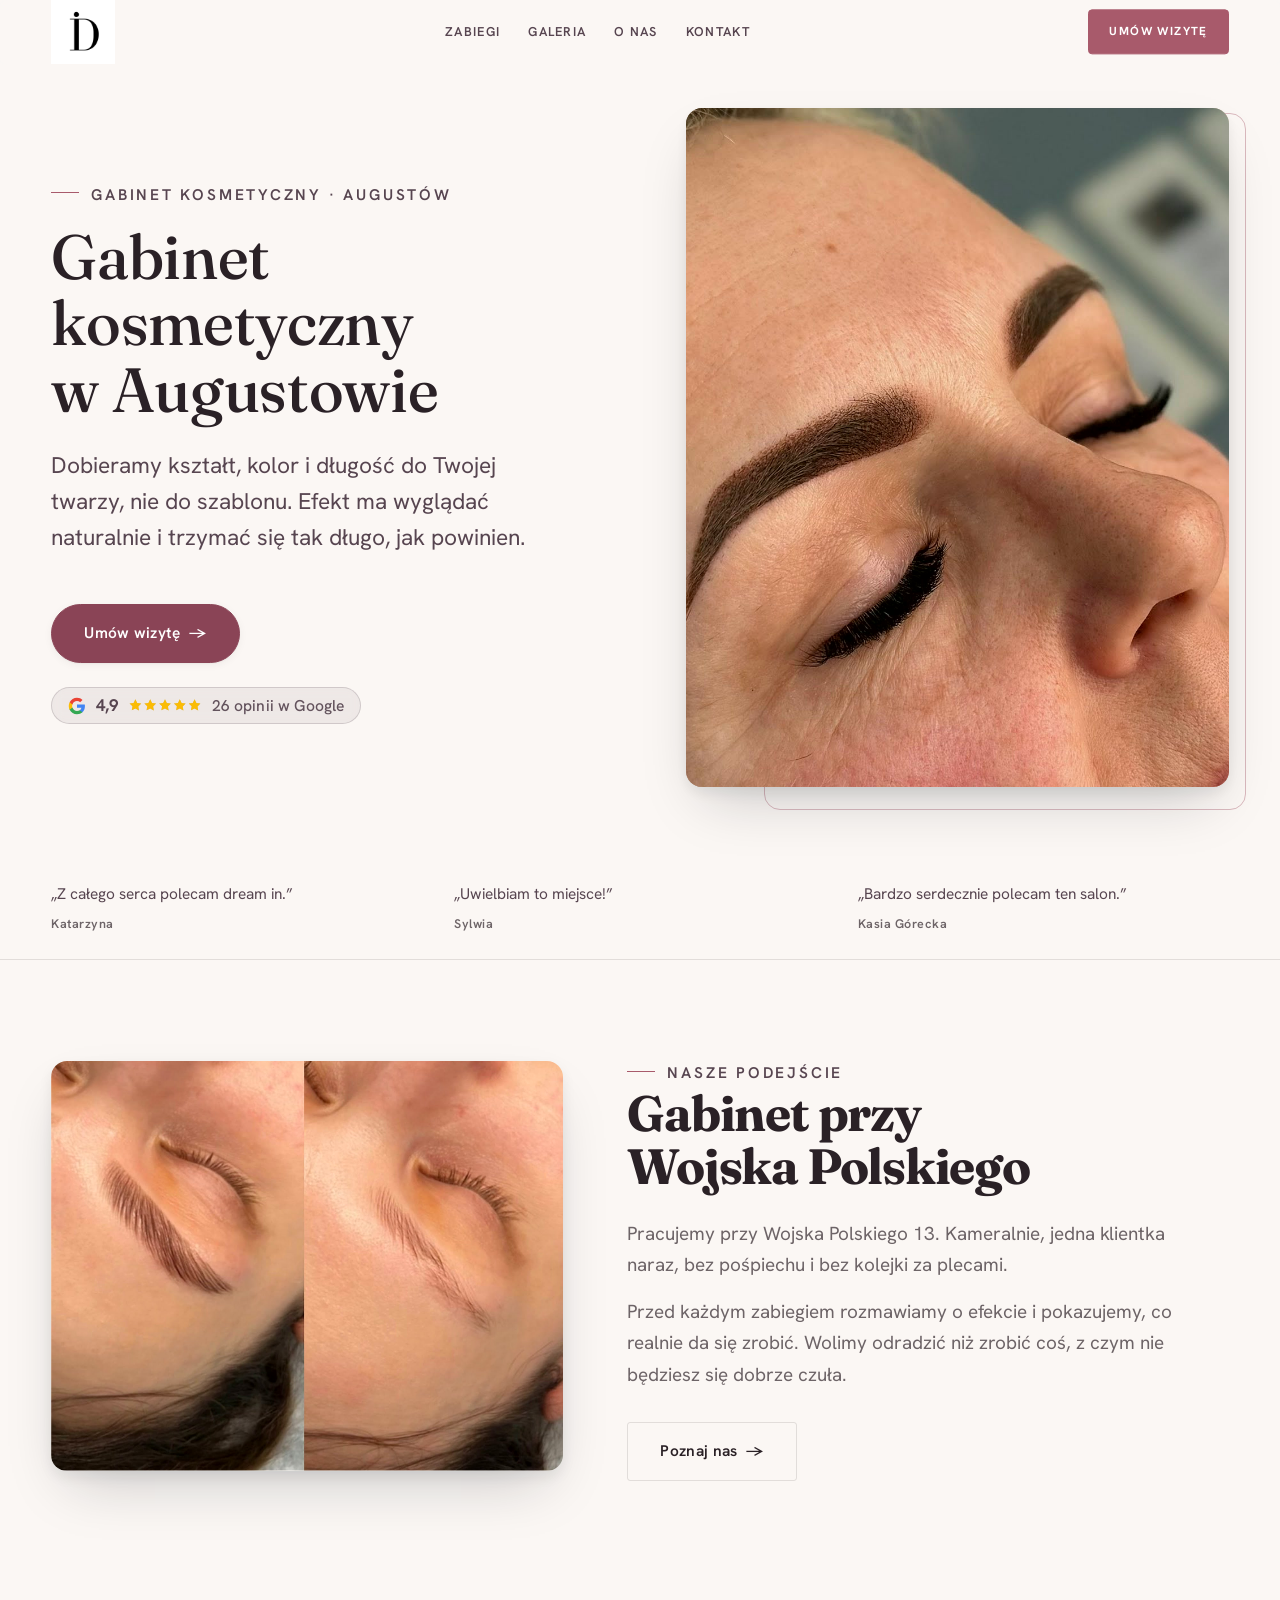
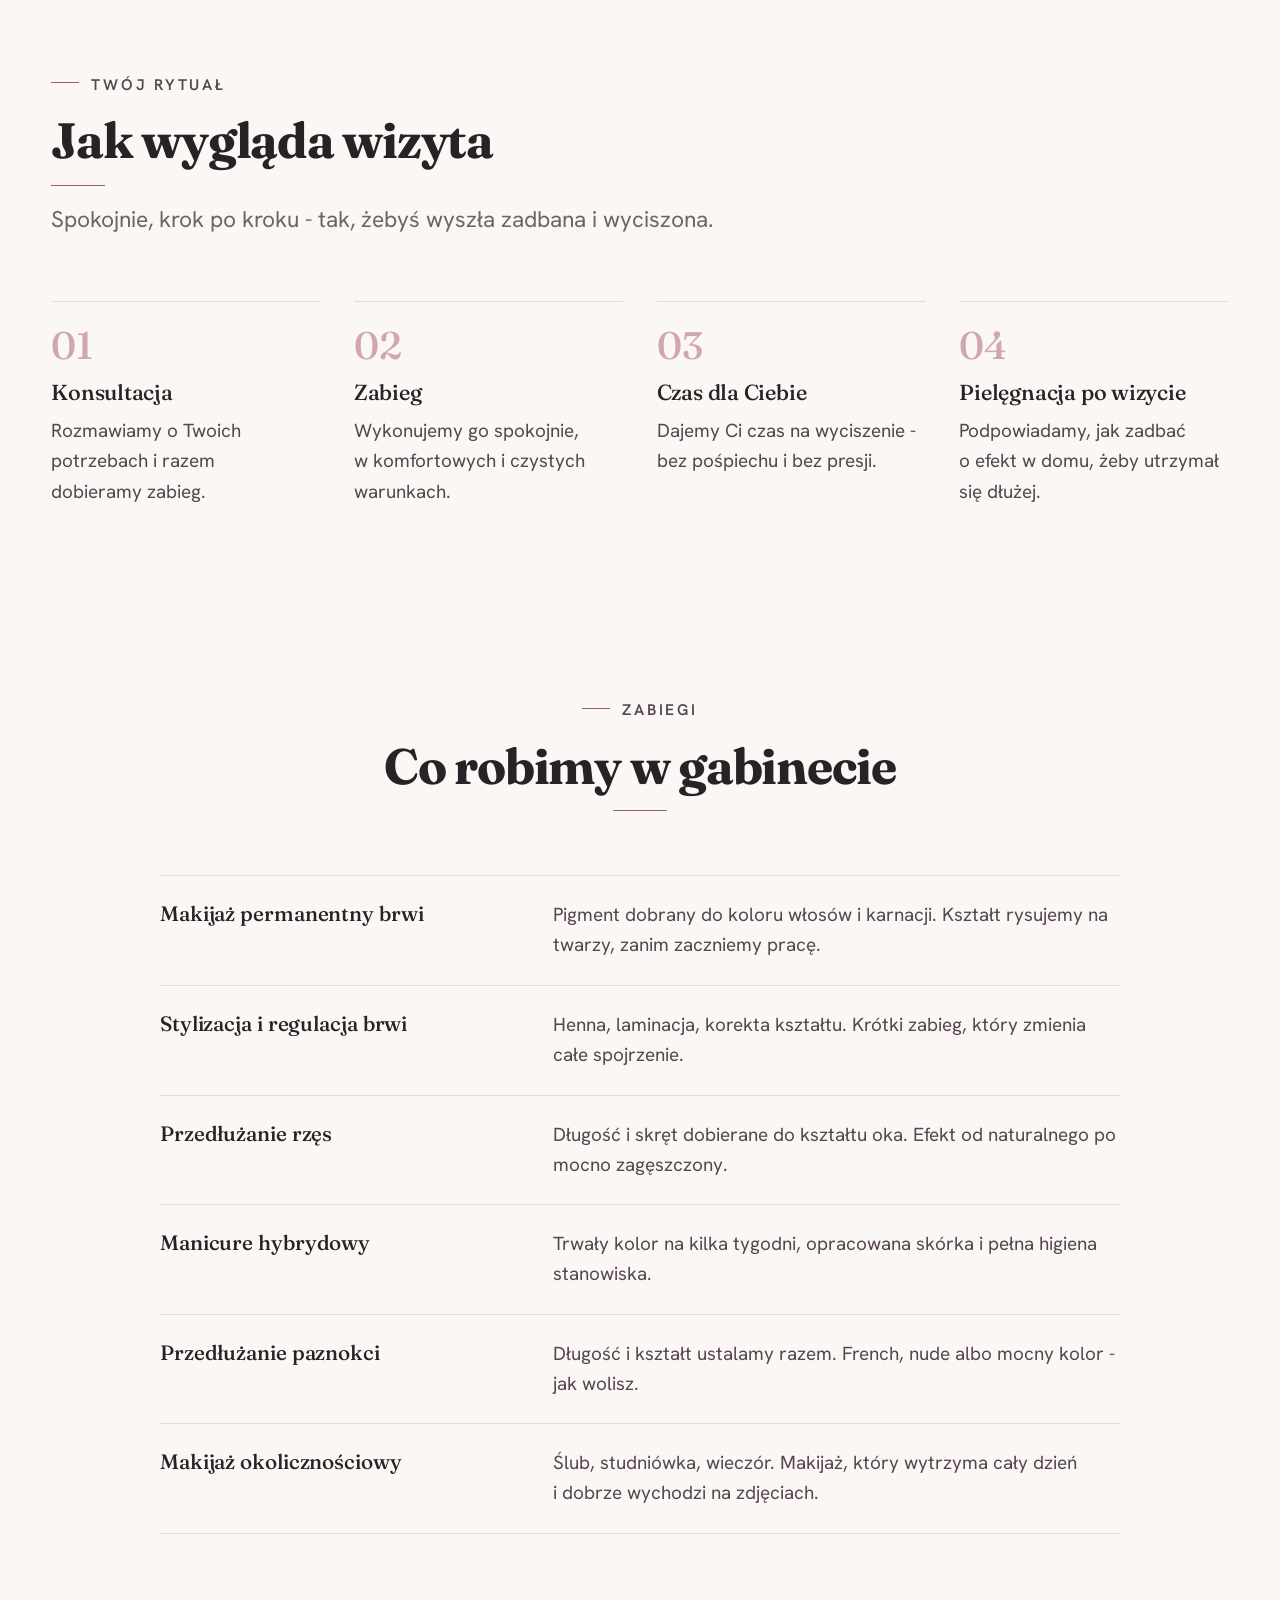
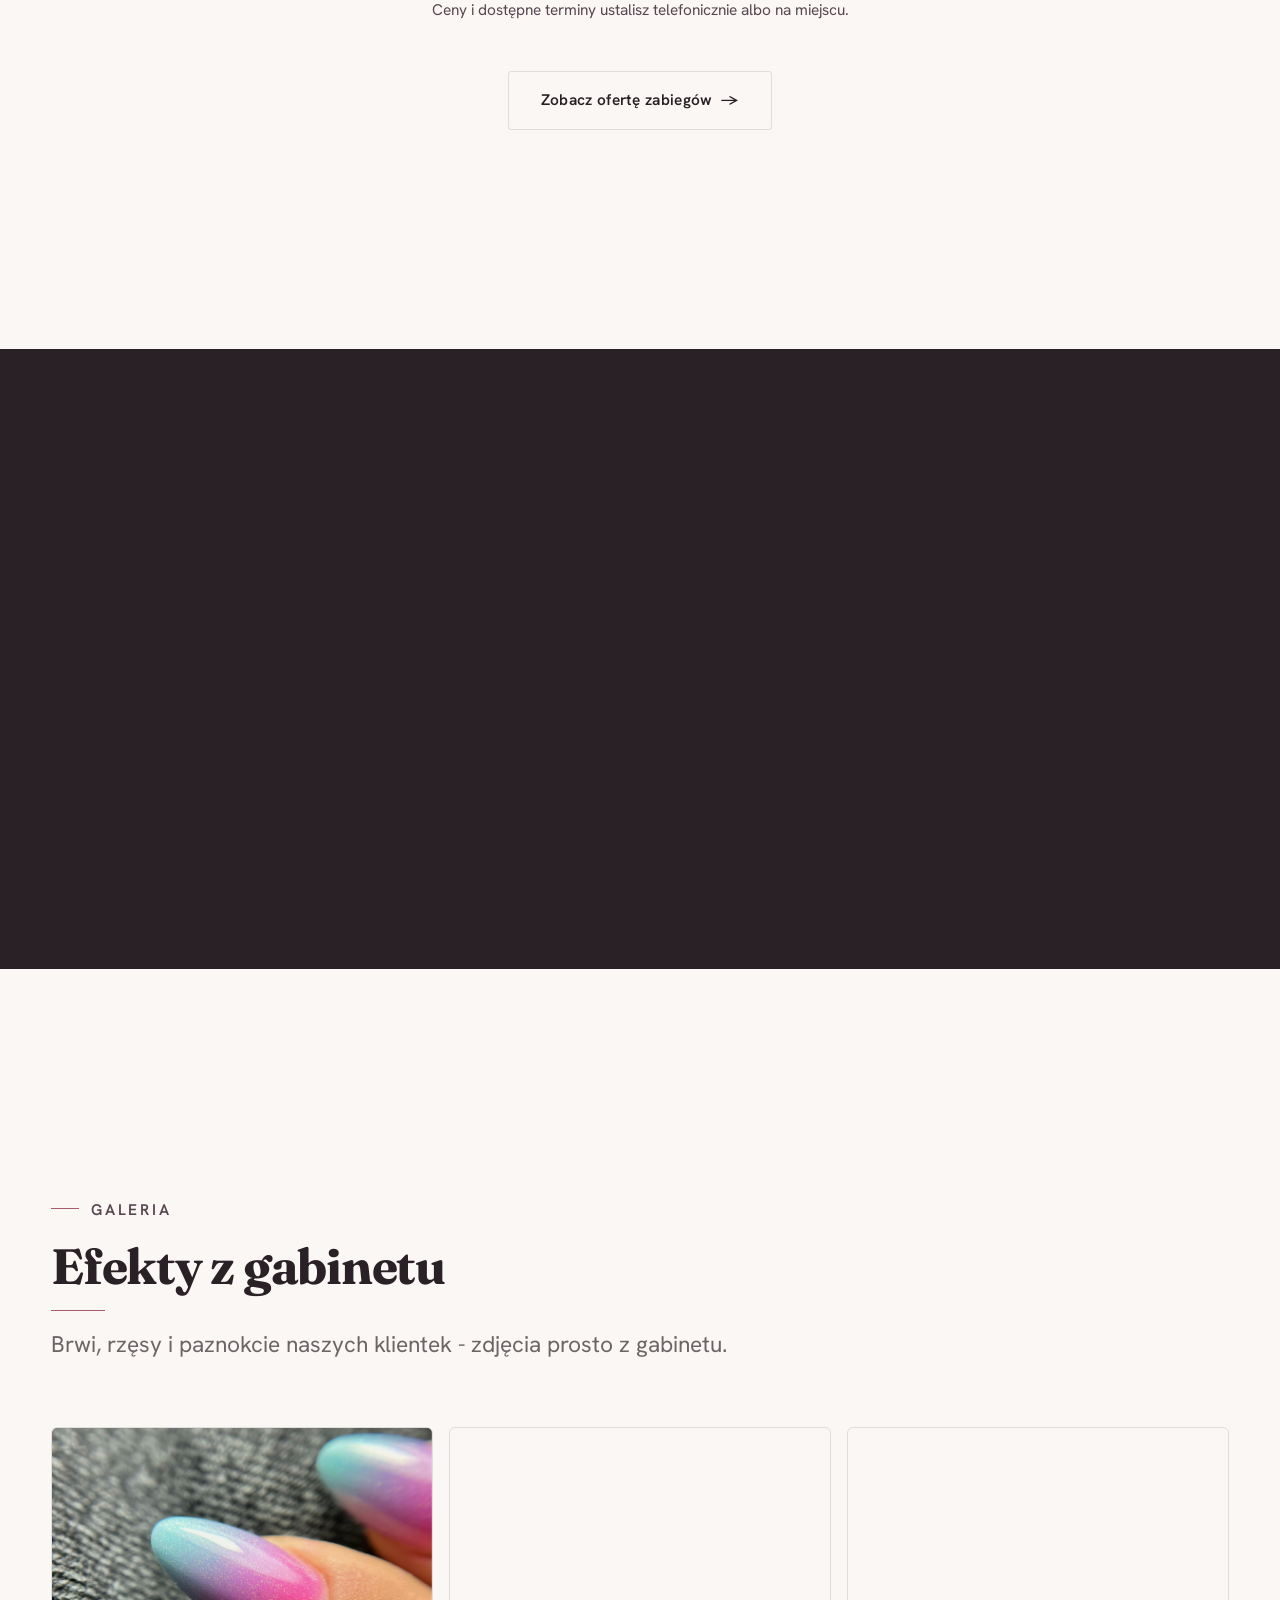
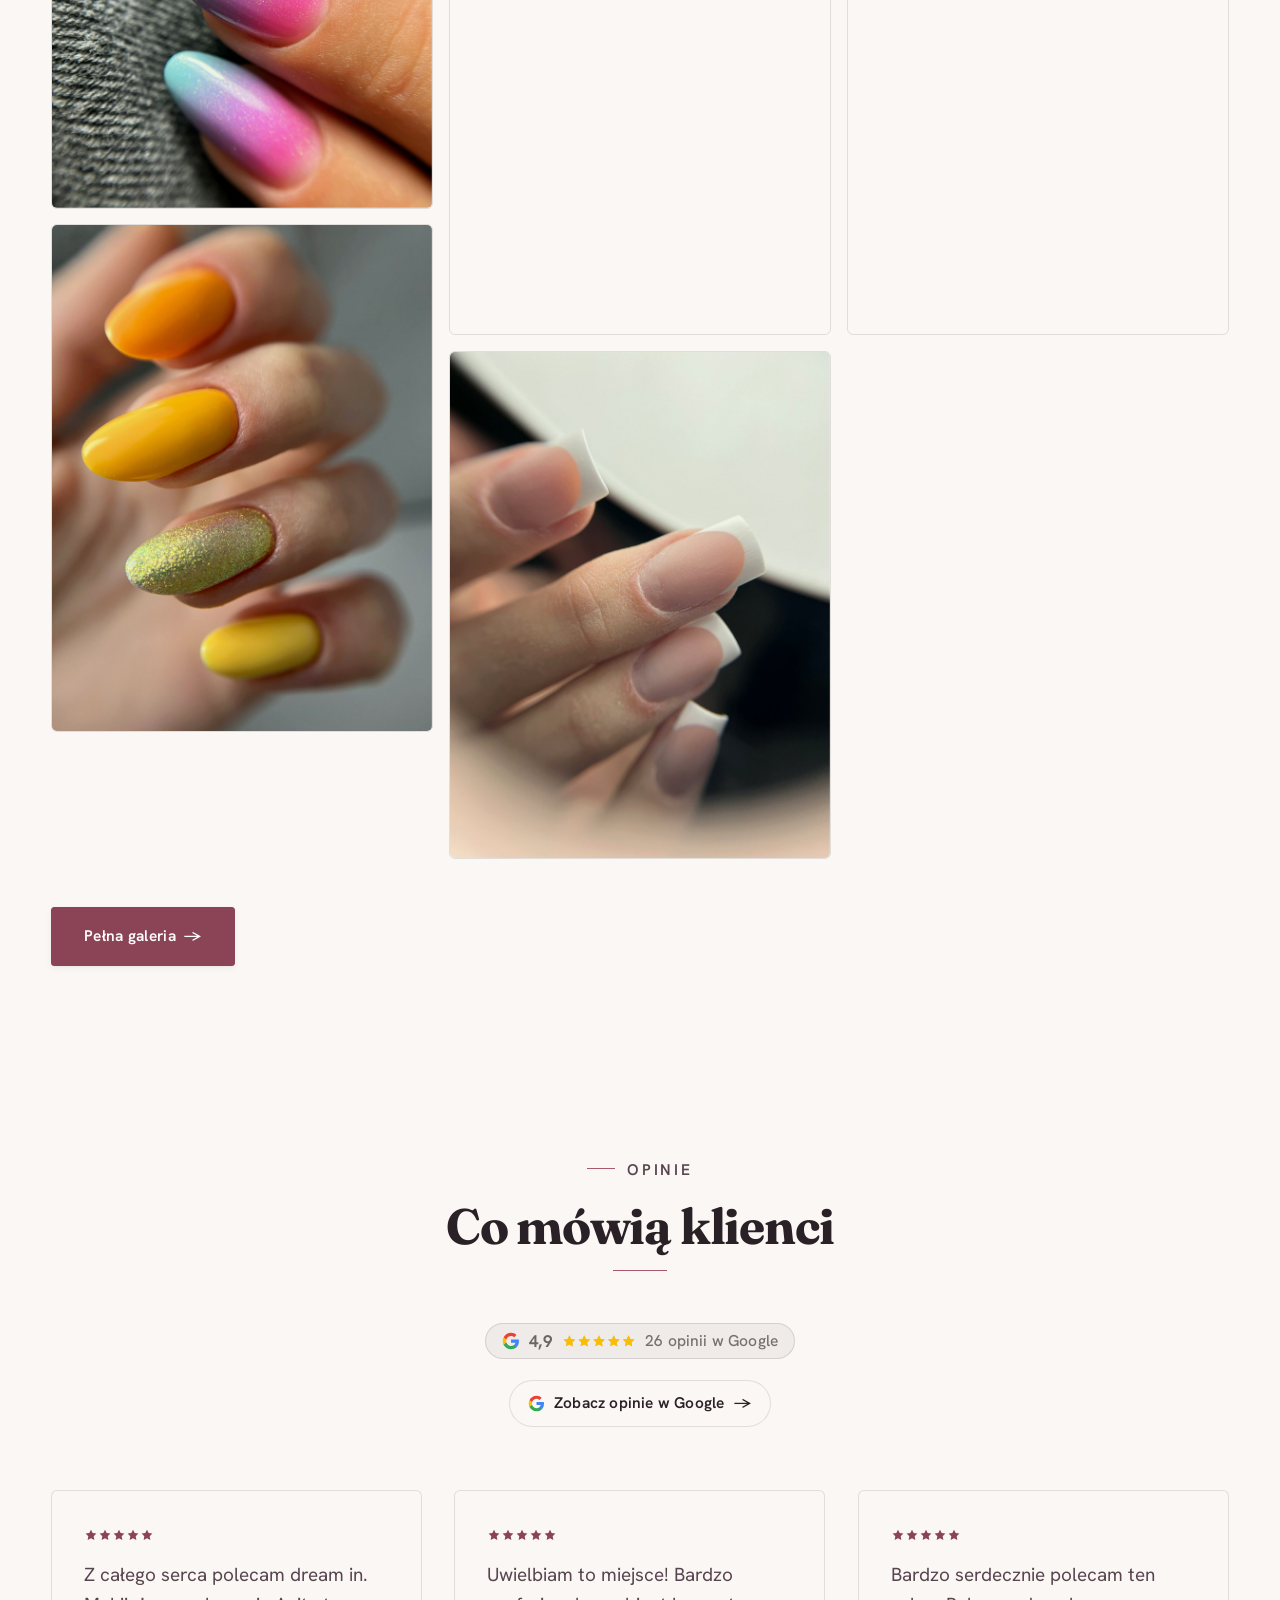
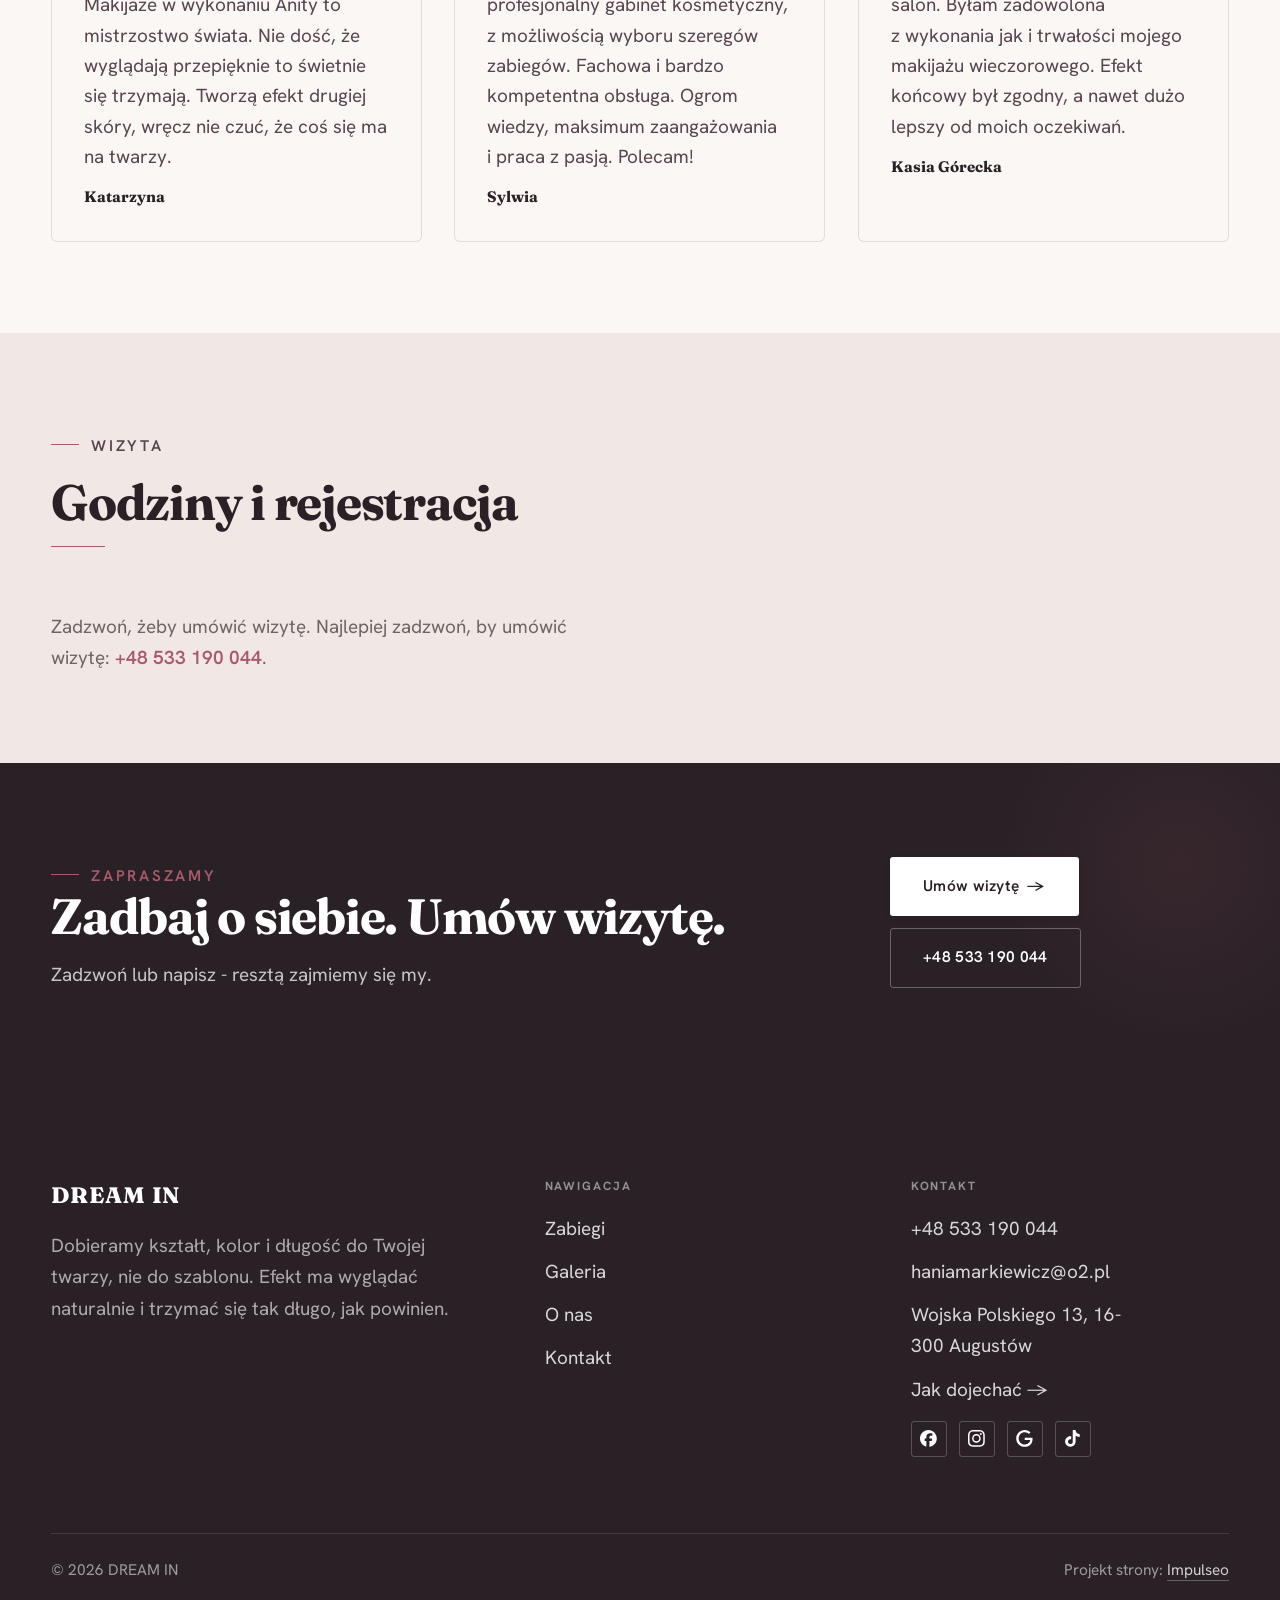
==== commit ffe82801: "deploy: znacznik wersji a9b0caac16fd" ====
--- a/index.html
+++ b/index.html
@@ -22,6 +22,7 @@
 <link rel="preconnect" href="https://fonts.gstatic.com" crossorigin>
 <link href="https://fonts.googleapis.com/css2?family=Fraunces:wght@500;600;700&family=Hanken+Grotesk:wght@400;500;600&display=swap" rel="stylesheet">
 <link rel="stylesheet" href="assets/styles.css?v=e68b31e3">
+<meta name="nb-deploy" content="a9b0caac16fd">
 </head>
 <body>
 
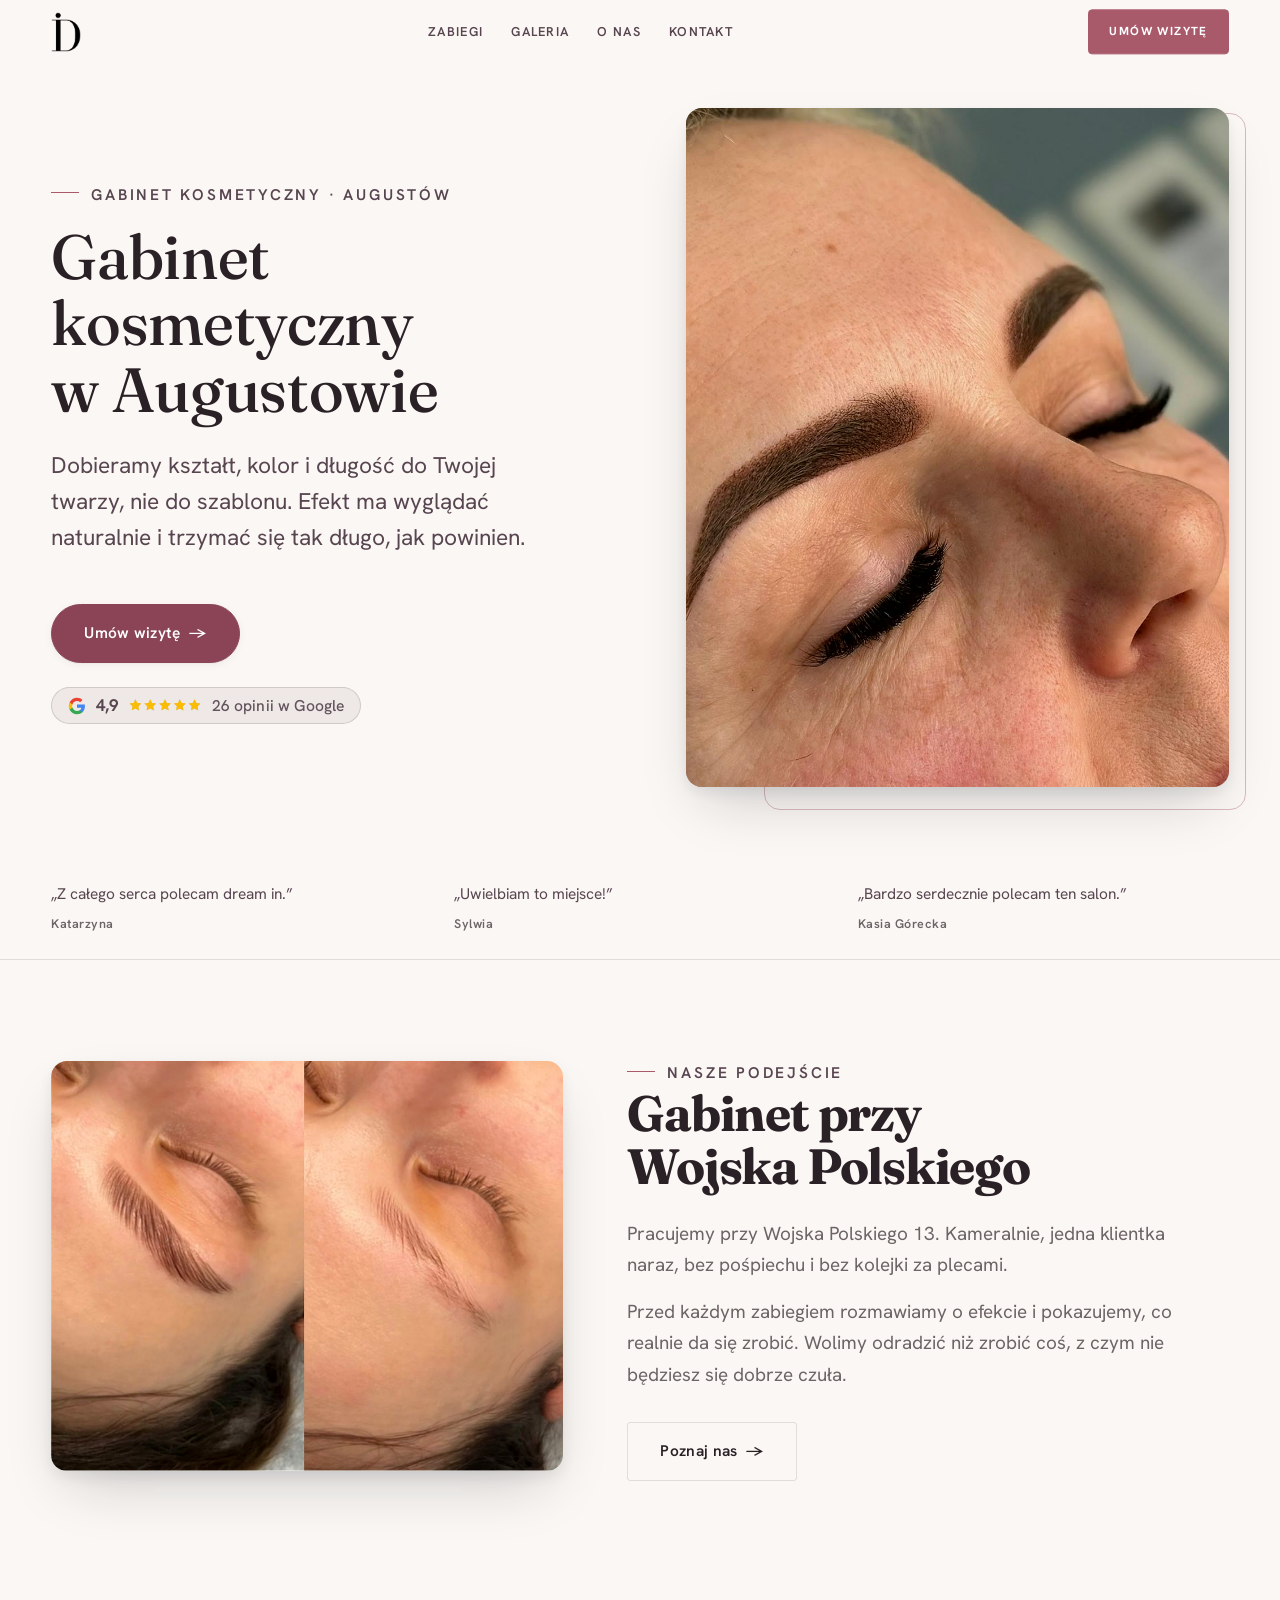
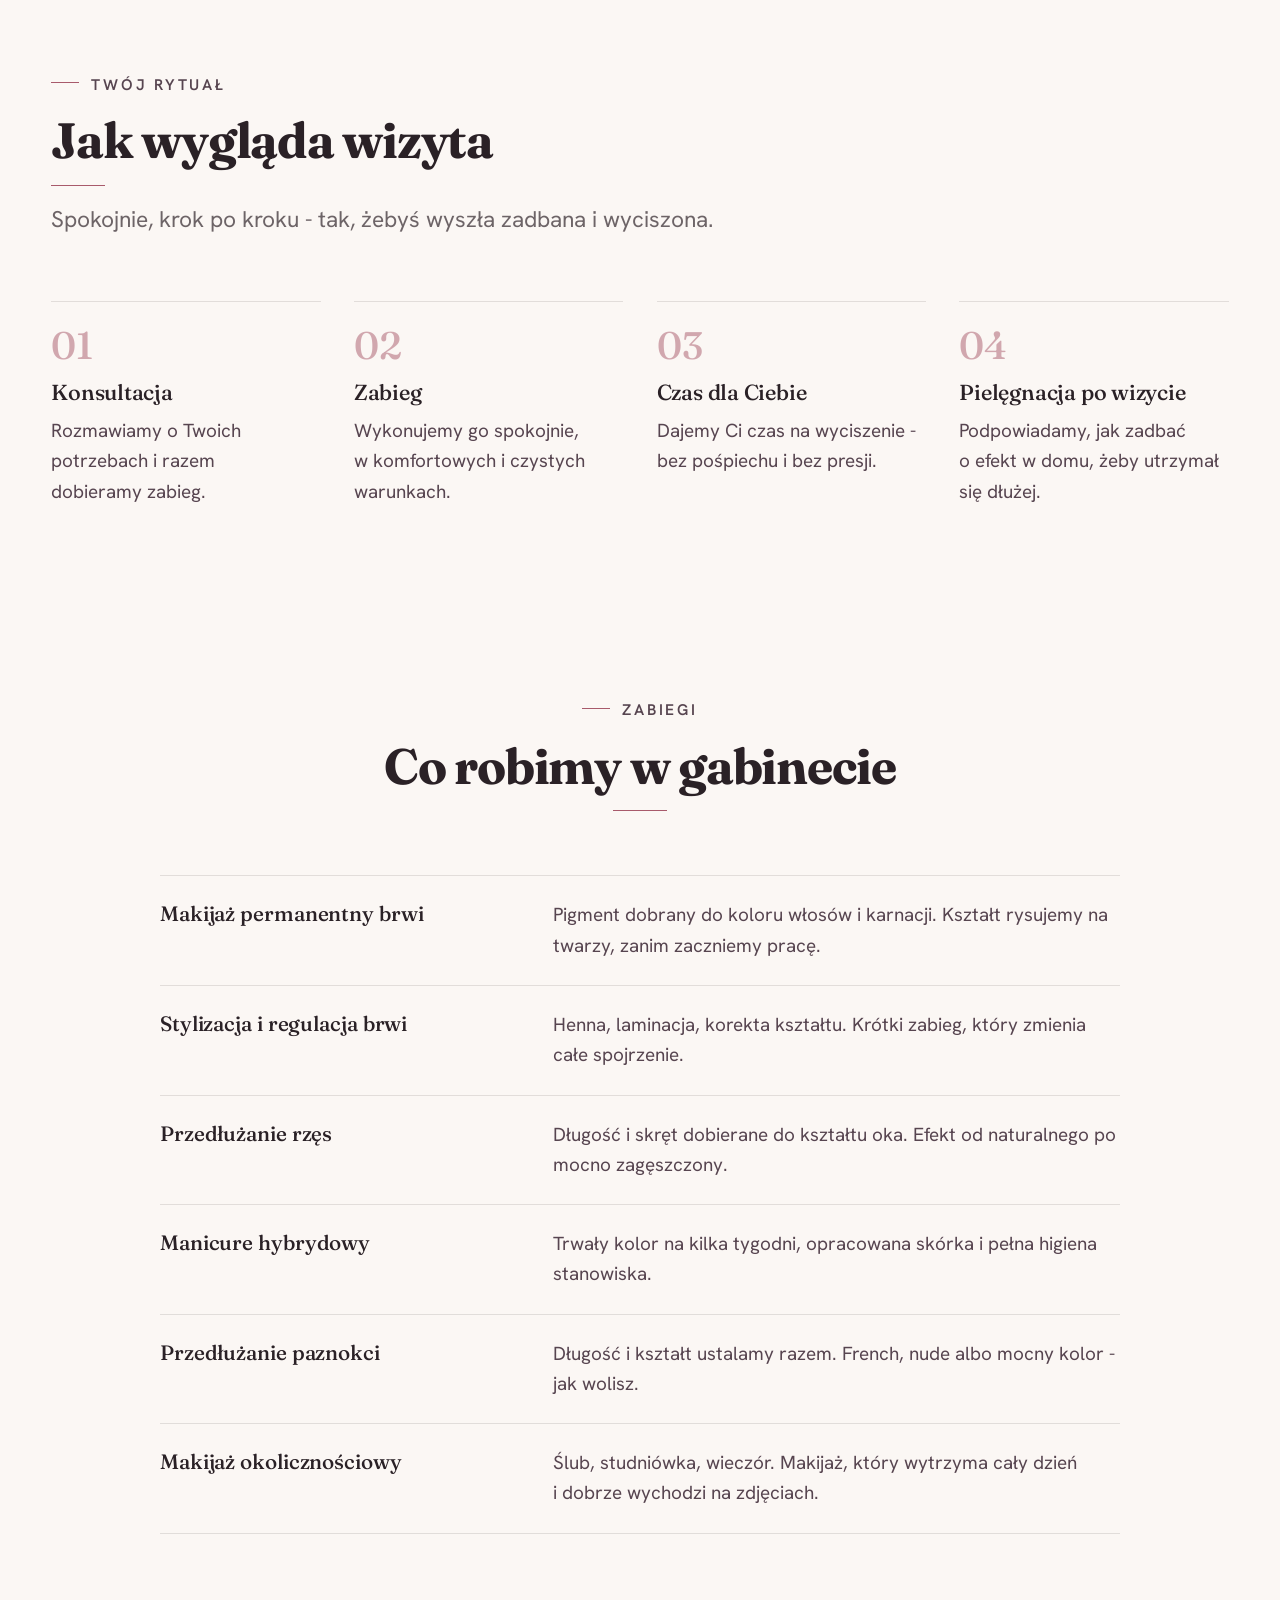
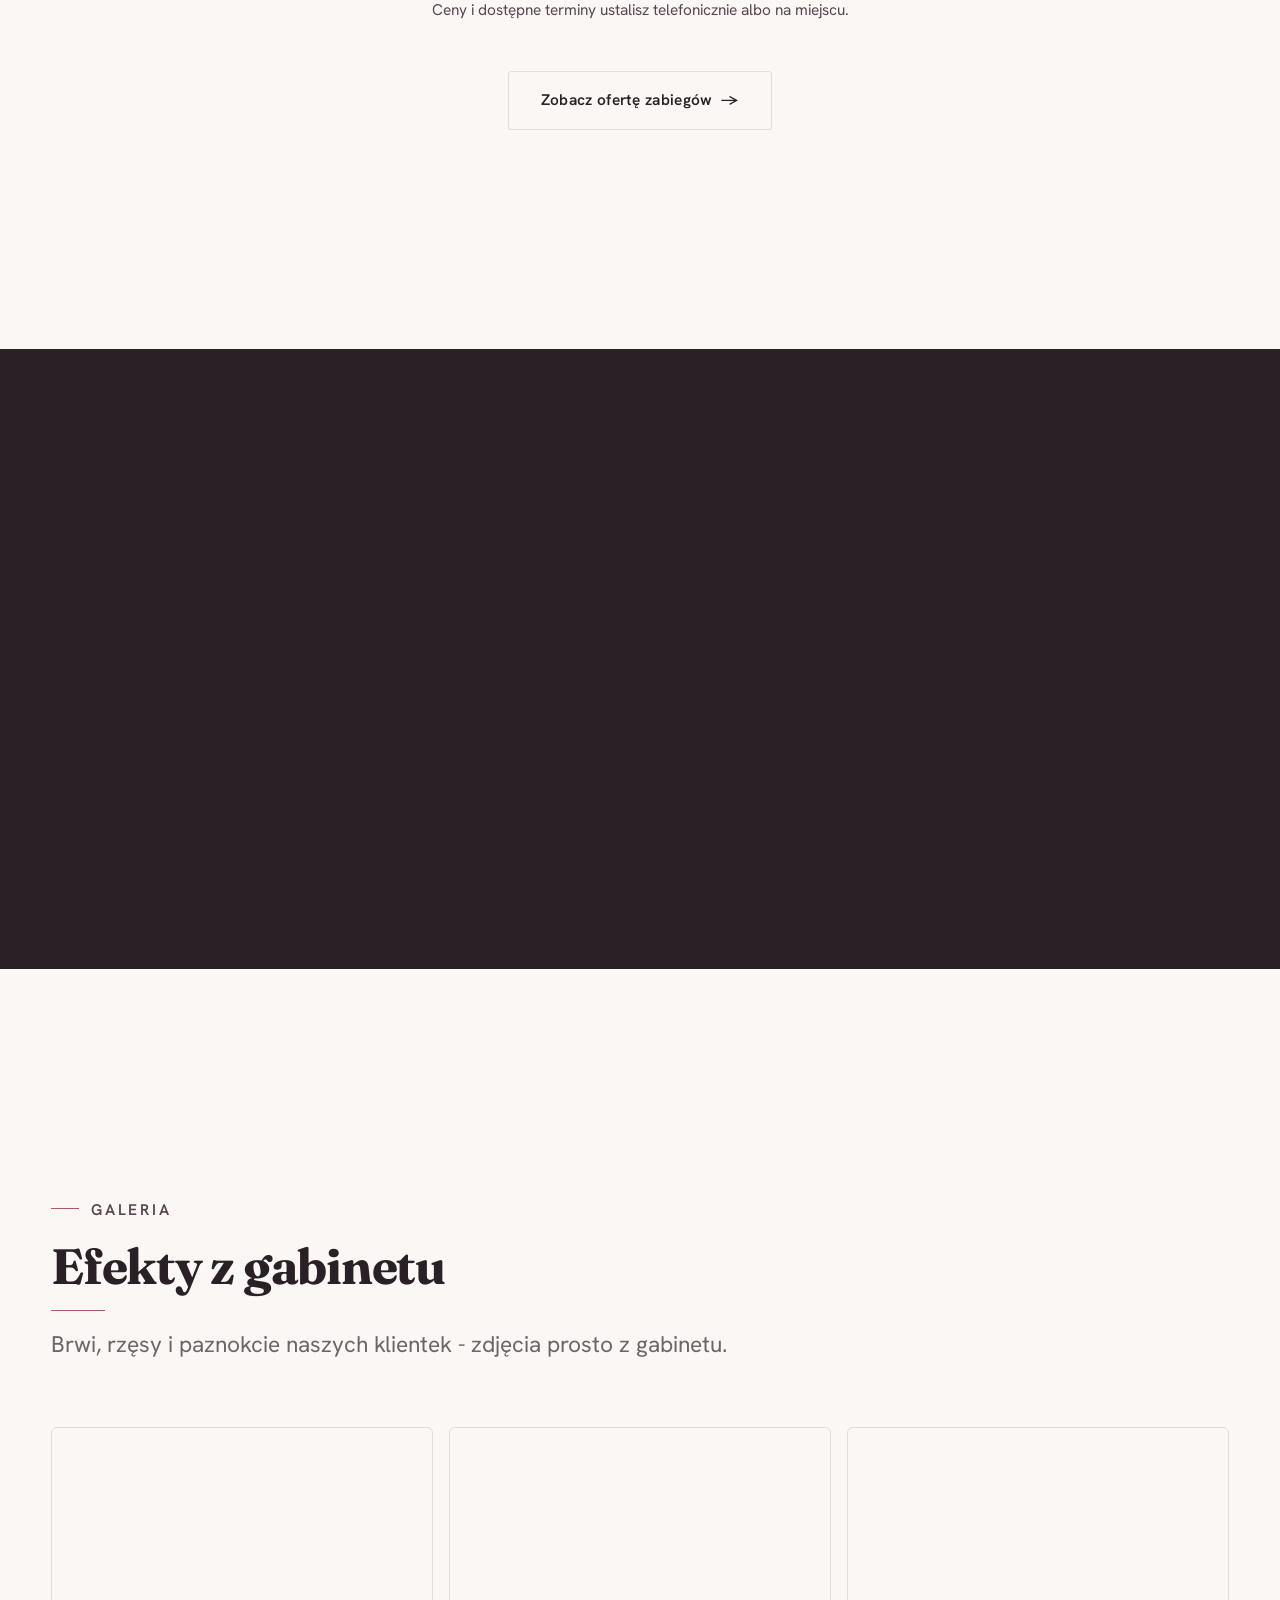
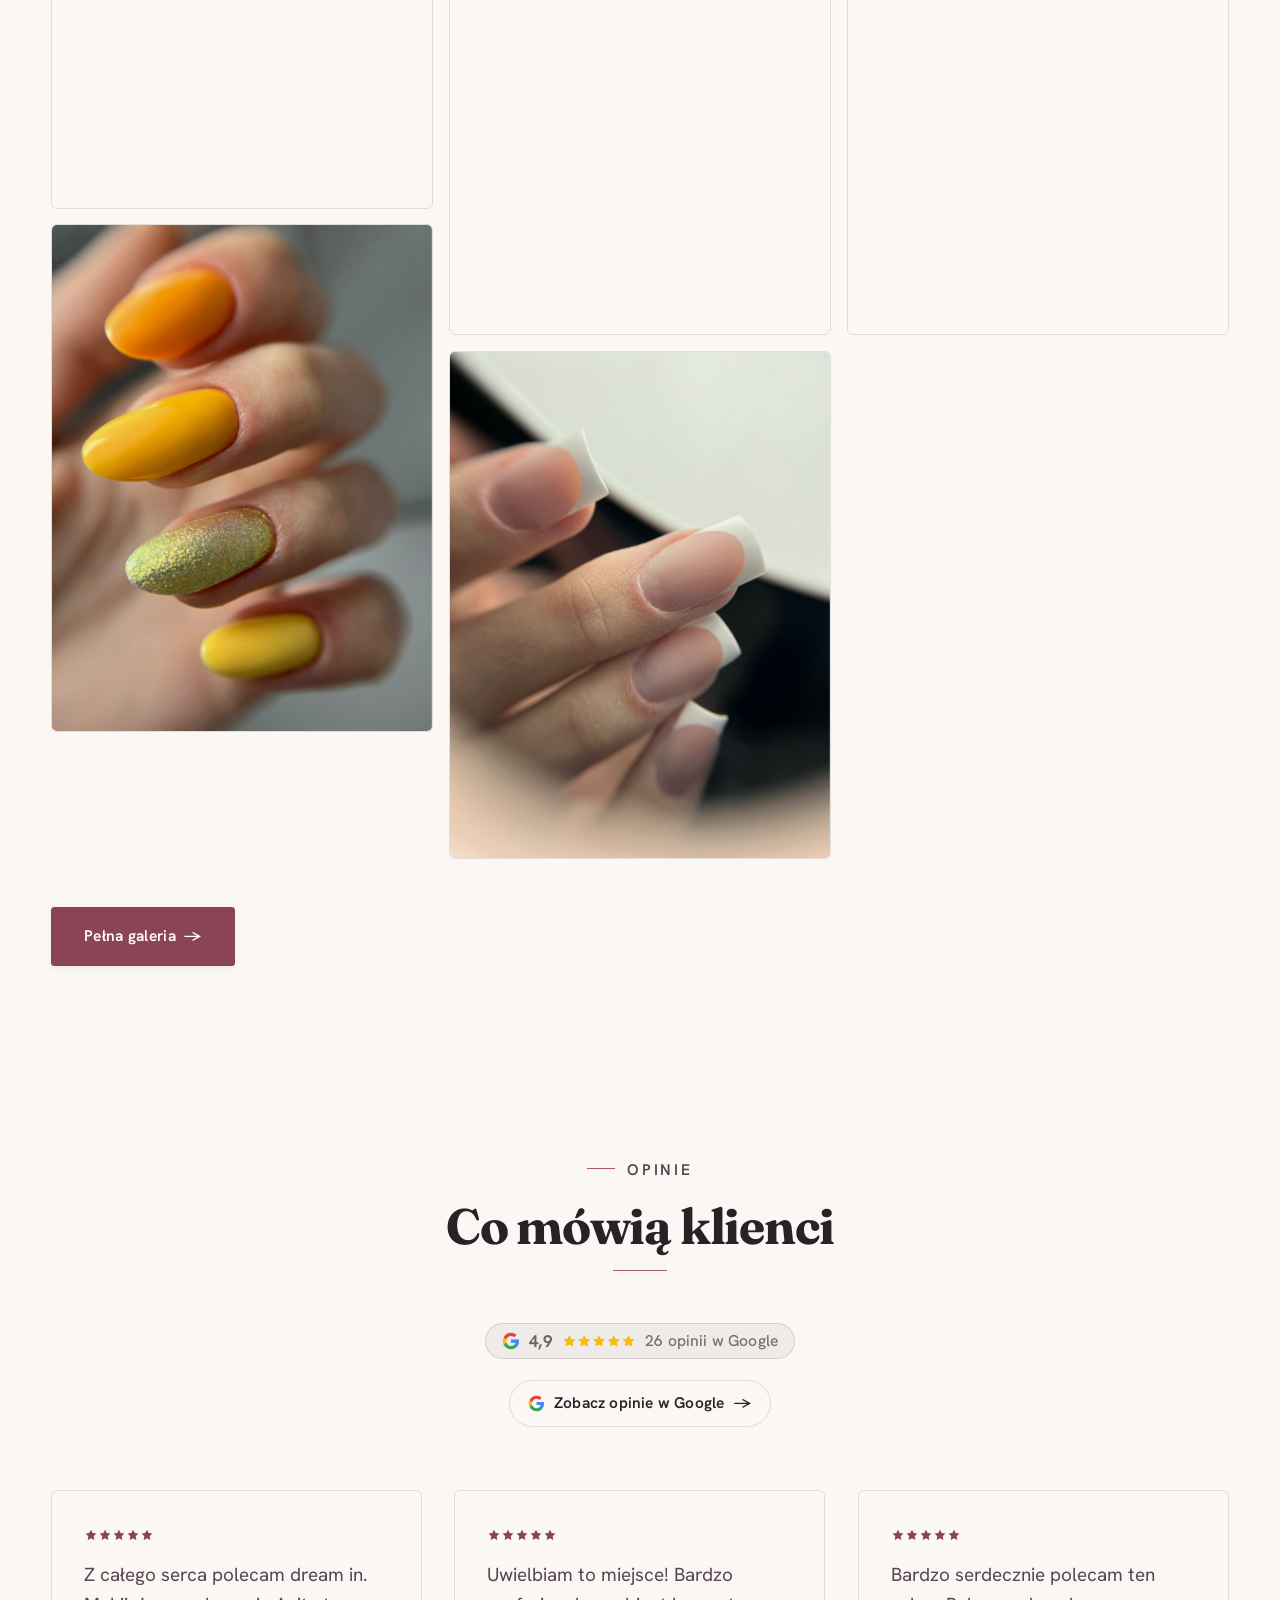
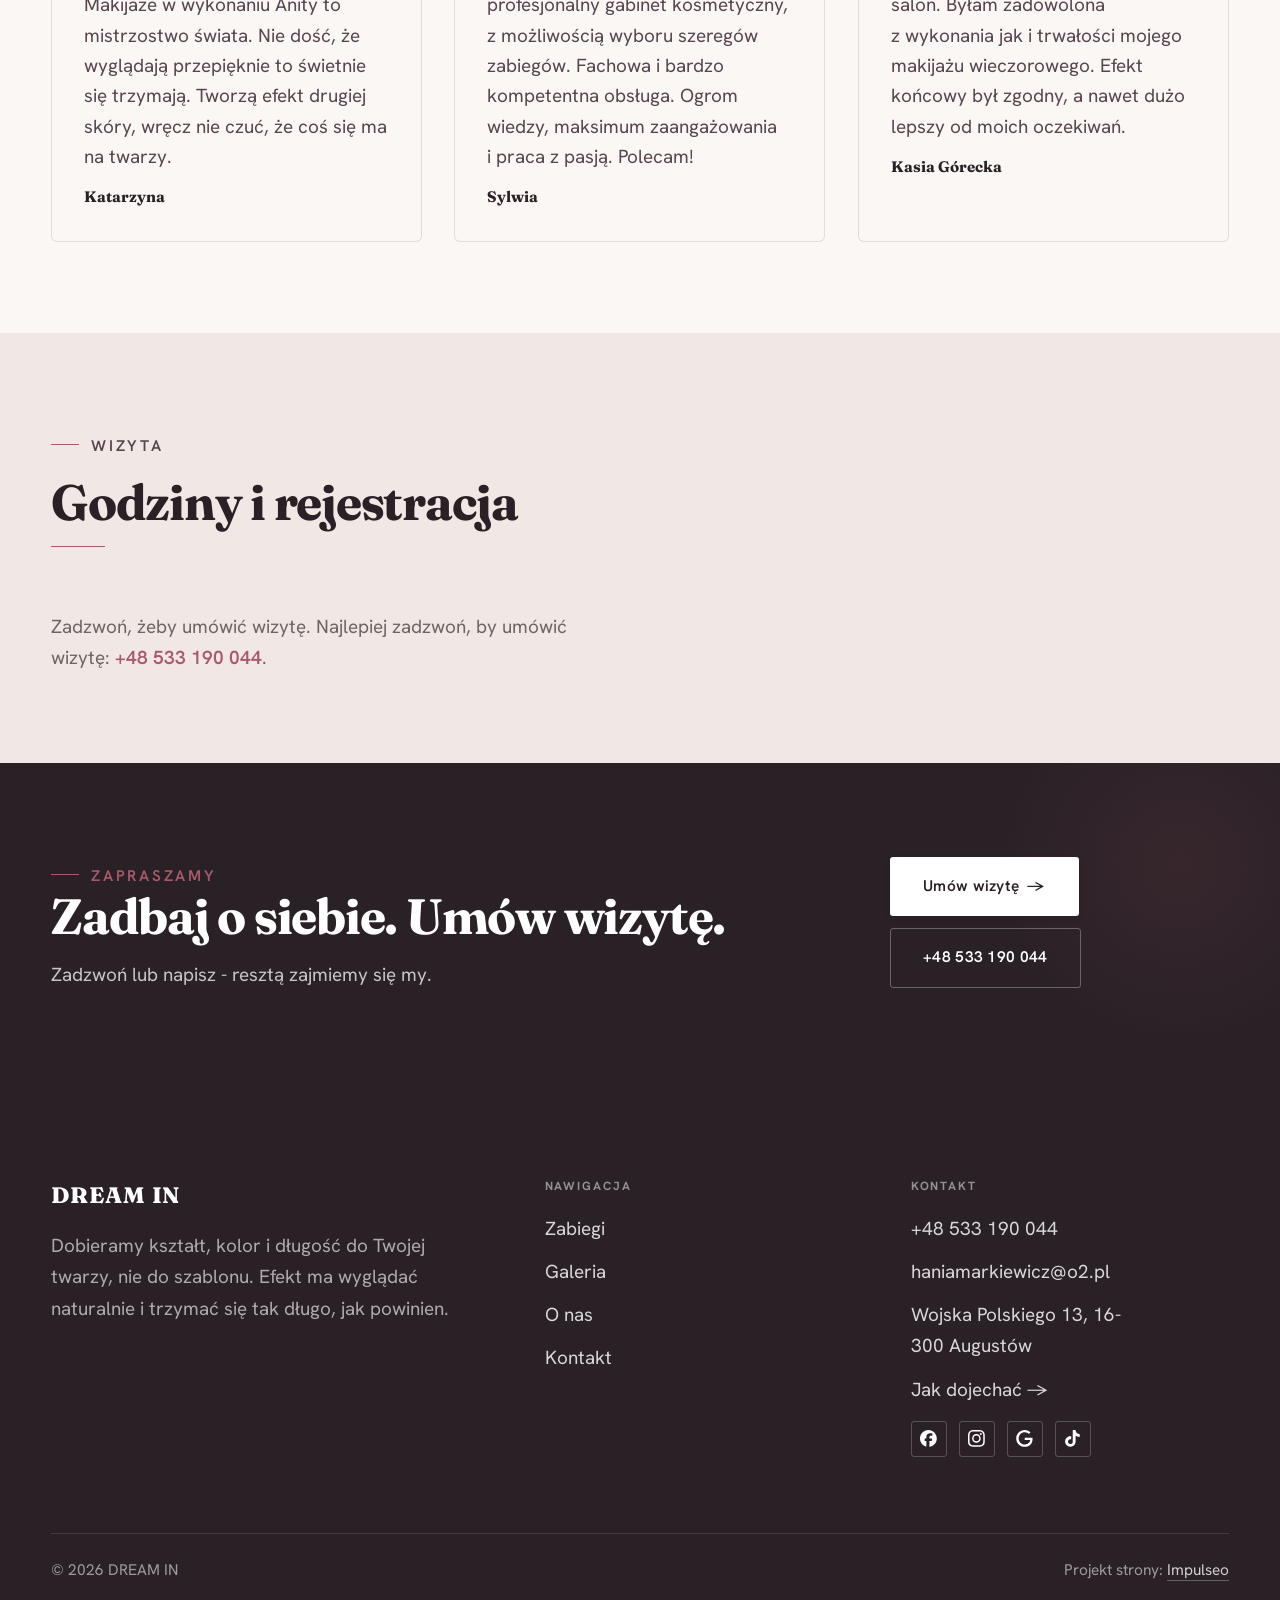
==== commit 4daed97b: "fix: logo bez bialego kafla + zdjecie w naglowku podstron nie rozciaga sie - logo.png z kanalem alfa" ====
--- a/index.html
+++ b/index.html
@@ -21,14 +21,14 @@
 <link rel="preconnect" href="https://fonts.googleapis.com">
 <link rel="preconnect" href="https://fonts.gstatic.com" crossorigin>
 <link href="https://fonts.googleapis.com/css2?family=Fraunces:wght@500;600;700&family=Hanken+Grotesk:wght@400;500;600&display=swap" rel="stylesheet">
-<link rel="stylesheet" href="assets/styles.css?v=e68b31e3">
+<link rel="stylesheet" href="assets/styles.css?v=d96a6031">
 <meta name="nb-deploy" content="a9b0caac16fd">
 </head>
 <body>
 
 <header class="nav">
   <div class="wrap nav-inner">
-    <a class="brand brand-has-logo" href="index.html"><img class="brand-logo" src="img/logo.jpg" alt="DREAM IN" width="720" height="720" decoding="async"></a>
+    <a class="brand brand-has-logo" href="index.html"><img class="brand-logo" src="img/logo.png" alt="DREAM IN" width="342" height="453" decoding="async"></a>
     <nav class="nav-links">
       <a href="oferta.html">Zabiegi</a>
       <a href="realizacje.html">Galeria</a>
--- a/assets/styles.css
+++ b/assets/styles.css
@@ -530,9 +530,9 @@
 
 /* 8) LOGO klienta w nagłówku (gdy podane --logo) */
 /* 52px domyślnie (feedback Bartka 06.07.2026: 40px ginęło, uwaga padła 3x; ~56px sprawdzone na żywym demie anna-borowiec-makeup) */
-.brand-logo{height:64px;width:auto;max-width:300px;object-fit:contain;display:block}
-.nav.is-stuck .brand-logo{height:52px}
-@media(max-width:680px){.brand-logo{height:46px;max-width:210px}}
+.brand-logo{height:40px;width:auto;max-width:300px;object-fit:contain;display:block}
+.nav.is-stuck .brand-logo{height:34px}
+@media(max-width:680px){.brand-logo{height:32px;max-width:210px}}
 
 
 /* === RWD: nagłówki na wąskich ekranach (dodane 17.07.2026 razem z fixem clamp) ===
@@ -821,8 +821,11 @@
 .pagehead-soft .eyebrow{color:var(--ink-soft)}
 .pagehead-soft .eyebrow::before{background:var(--accent)}
 .pagehead-soft p{color:var(--ink-soft);margin-top:var(--space-4);max-width:46ch}
-.pagehead-soft .ph-fig{margin:0;aspect-ratio:4/3;border-radius:16px;overflow:hidden;box-shadow:var(--sh-md)}
-.pagehead-soft .ph-fig img{width:100%;height:100%;object-fit:cover}
+.pagehead-soft .ph-fig{position:relative;margin:0;aspect-ratio:4/3;border-radius:16px;overflow:hidden;box-shadow:var(--sh-md)}
+/* FIX 27.08.2026: bazowa regula .pagehead img{position:absolute;inset:0} nie byla resetowana,
+   wiec zdjecie brala za punkt odniesienia .wrap (position:relative) i rozciagalo sie na cala
+   szerokosc naglowka, zaslaniajac tekst. Figure dostaje position:relative -> obraz zostaje w ramce. */
+.pagehead-soft .ph-fig img{position:absolute;inset:0;width:100%;height:100%;object-fit:cover}
 .pagehead-soft .ph-copy{order:-1}   /* figure PIERWSZE w DOM (blur-guard) -> copy wizualnie z lewej przez order */
 @media(max-width:860px){.pagehead-soft .wrap{grid-template-columns:1fr}.pagehead-soft .ph-copy{order:0}.pagehead-soft .ph-fig{aspect-ratio:16/10}}
 
